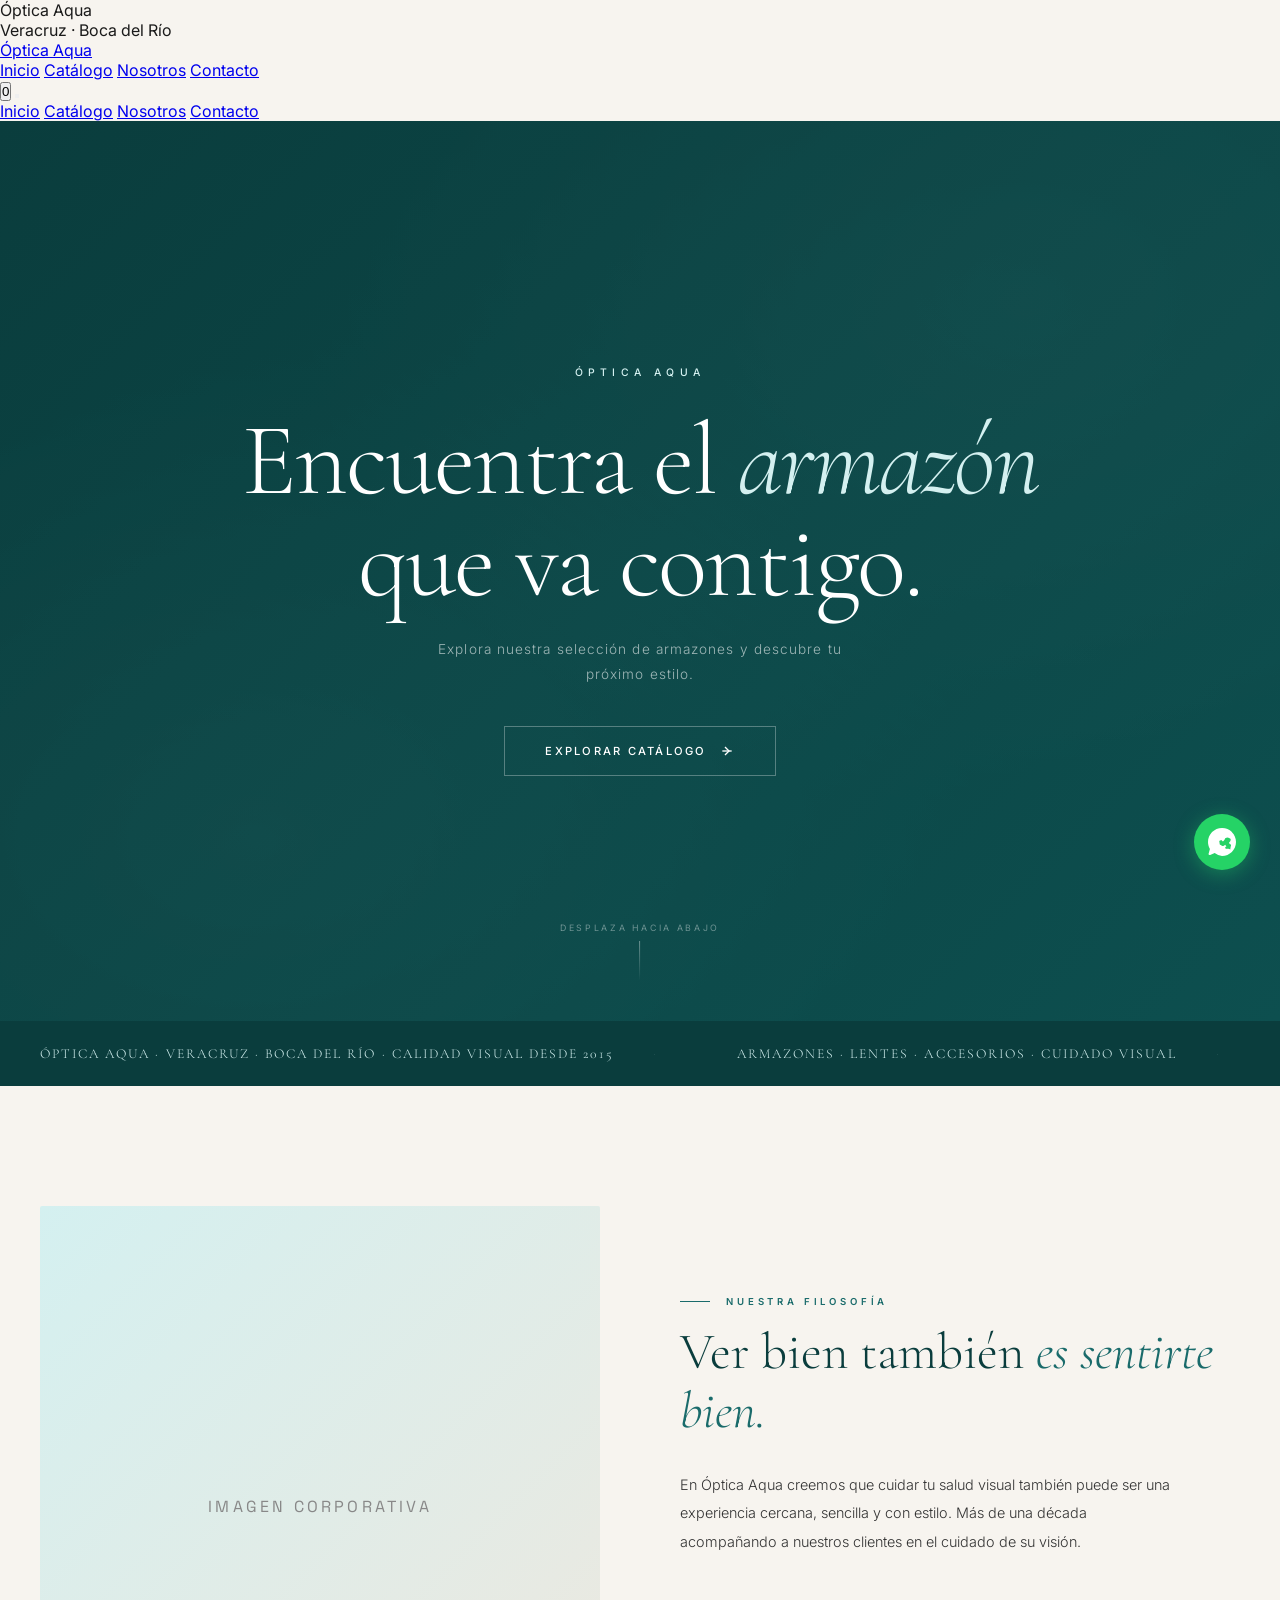
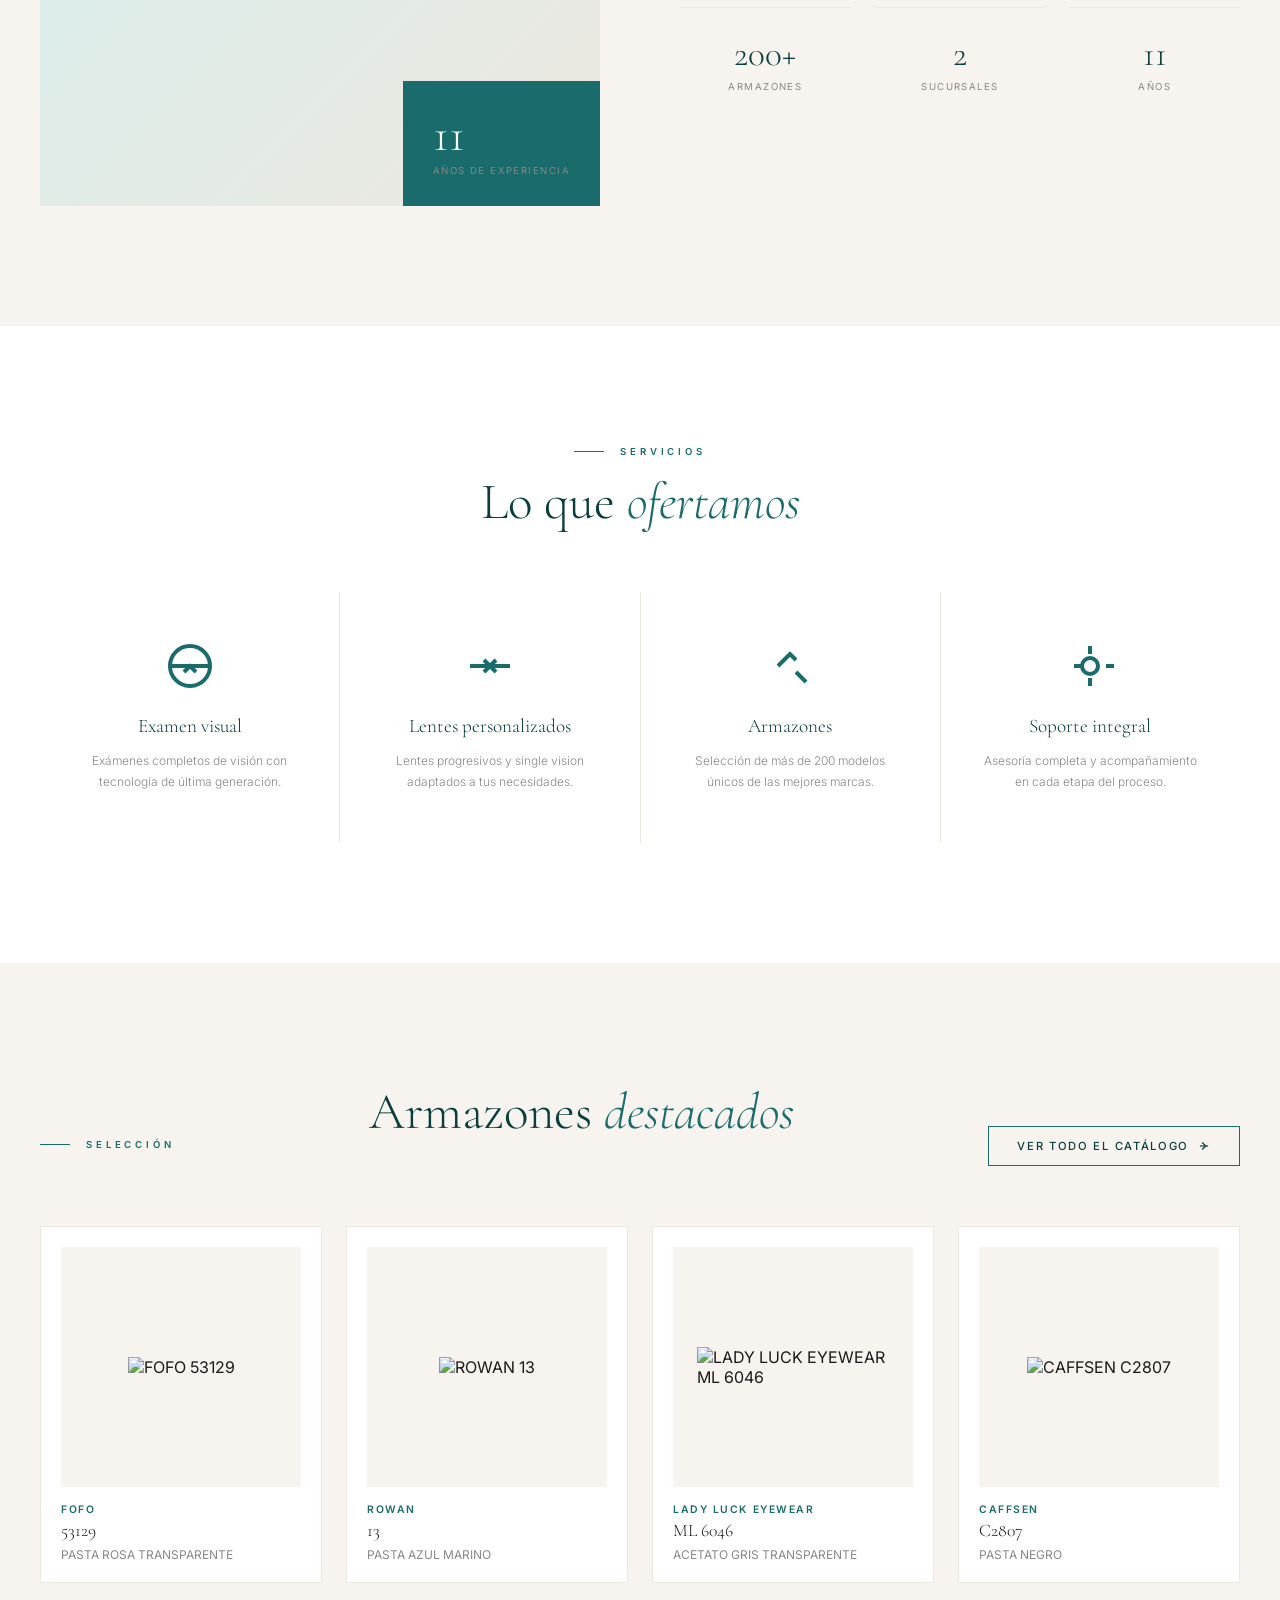
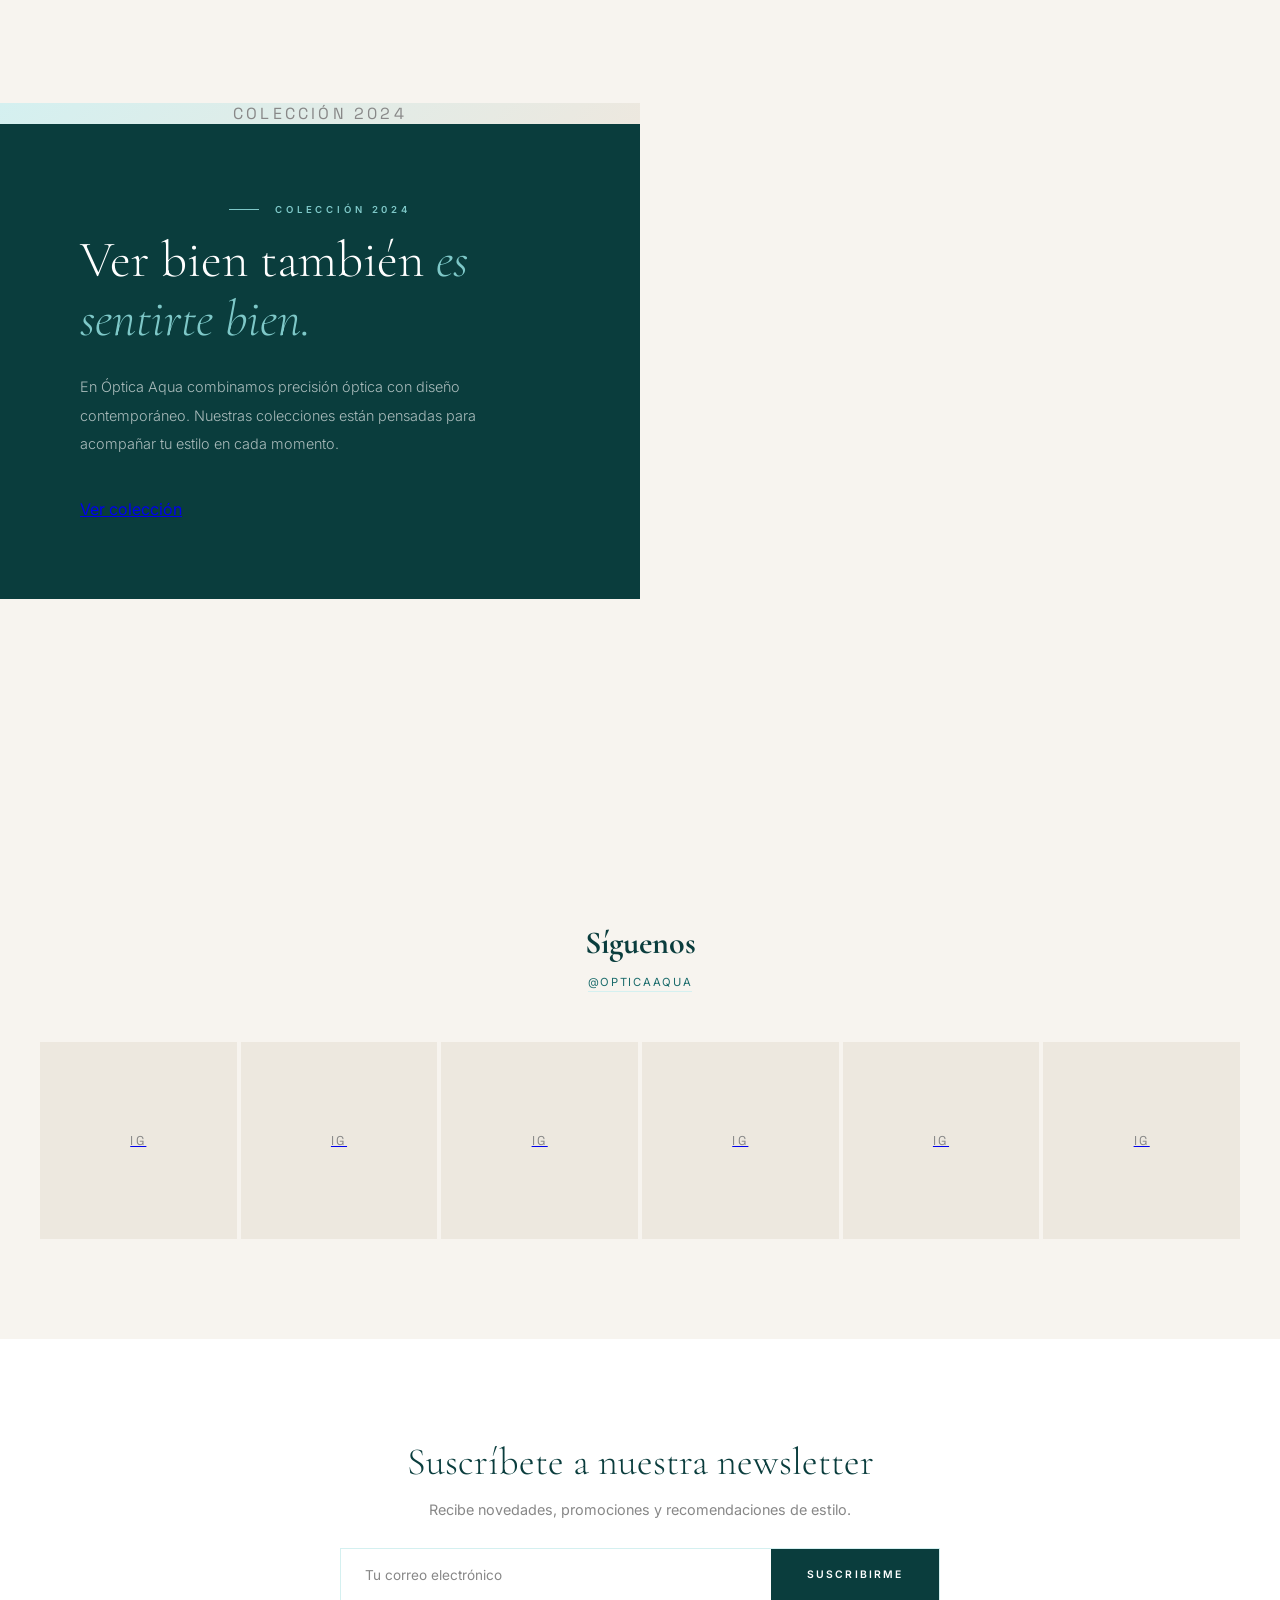
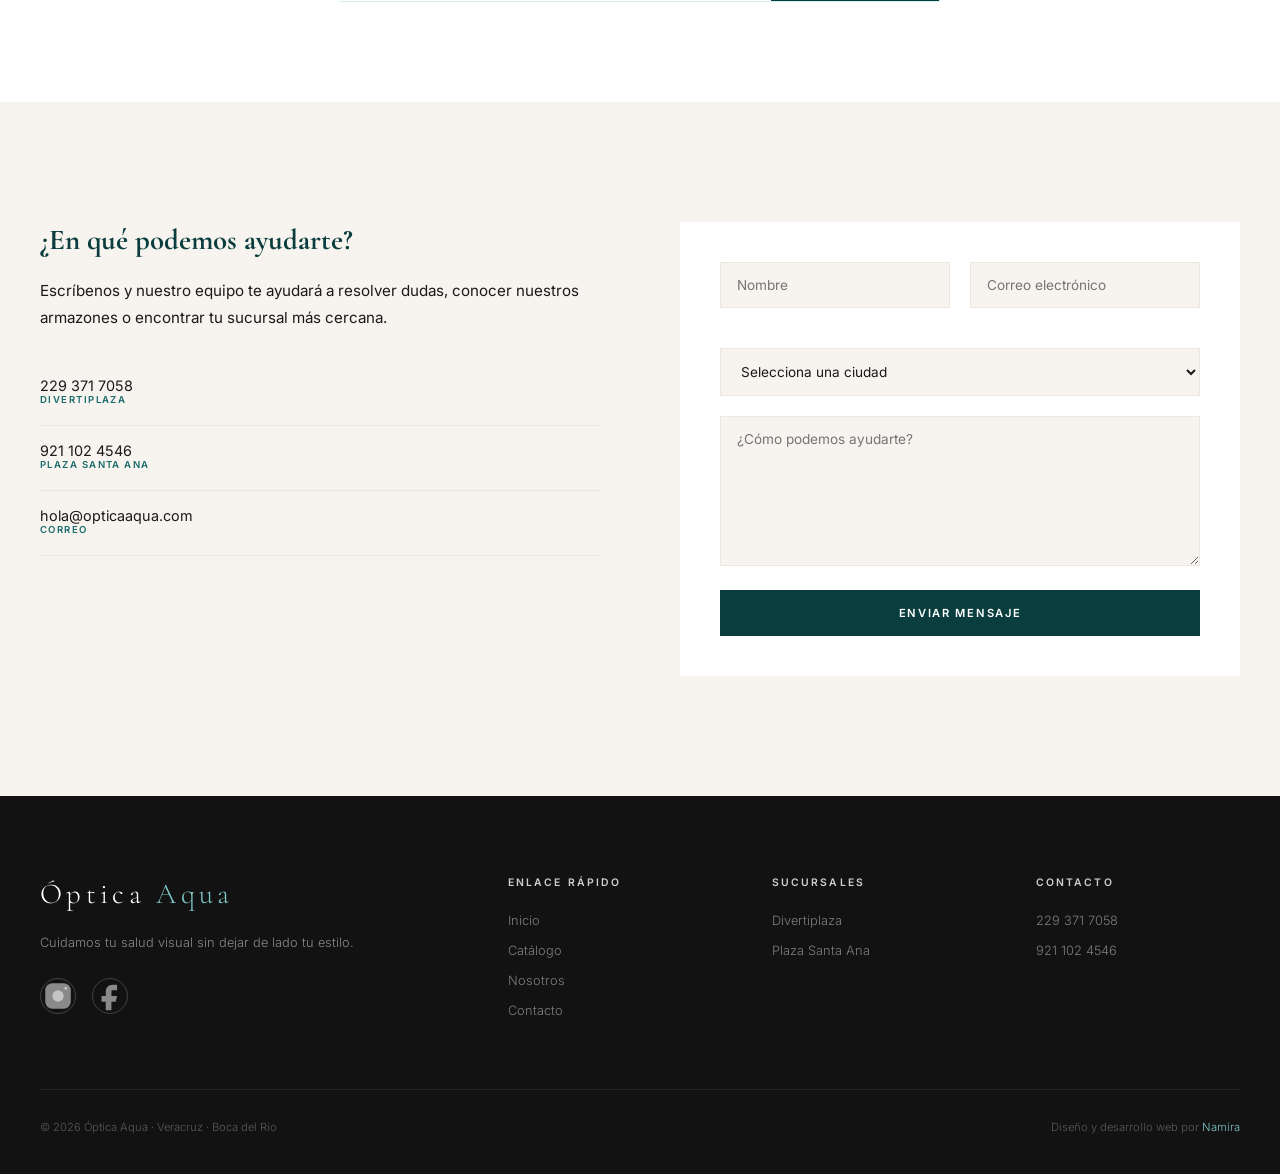
==== index.html @ f12cabb3 "Prototipo V2 - Diseño mejorado de Óptica Aqua - Index.html con Hero, filosofía, servicios y producto" ====
<!DOCTYPE html>
<html lang="es">
<head>
    <meta charset="UTF-8">
    <meta name="viewport" content="width=device-width, initial-scale=1.0">
    <title>Óptica Aqua — Veracruz · Boca del Río</title>
    <link href="https://fonts.googleapis.com/css2?family=Cormorant+Garamond:ital,wght@0,300;0,400;0,500;0,600;0,700;1,300;1,400;1,500&family=Inter:wght@300;400;500;600;700&family=Space+Grotesk:wght@300;400;500;600;700&display=swap" rel="stylesheet">
    <link rel="stylesheet" href="styles.css">
    <link rel="stylesheet" href="home.css">
</head>
<body>

    <!-- Preloader -->
    <div class="preloader">
        <div class="preloader-logo"><span>Óptica</span> <span>Aqua</span></div>
        <div class="preloader-line"></div>
        <div class="preloader-sub">Veracruz · Boca del Río</div>
    </div>

    <!-- Header -->
    <header class="header-sticky" id="header">
        <div class="header-inner">
            <a href="index.html" class="logo">Óptica <span>Aqua</span></a>
            <nav class="nav-links" id="navLinks">
                <a href="#inicio" class="nav-link active">Inicio</a>
                <a href="catalogo.html" class="nav-link">Catálogo</a>
                <a href="#nosotros" class="nav-link">Nosotros</a>
                <a href="#contacto" class="nav-link">Contacto</a>
            </nav>
            <button class="nav-cart" id="cartBtn">
                <span class="cart-count" id="cartCount">0</span>
            </button>
            <button class="nav-hamburger" id="hamburger">
                <span></span><span></span><span></span>
            </button>
        </div>
    </header>

    <!-- Mobile Menu -->
    <div class="mobile-menu" id="mobileMenu">
        <a href="#inicio">Inicio</a>
        <a href="catalogo.html">Catálogo</a>
        <a href="#nosotros">Nosotros</a>
        <a href="#contacto">Contacto</a>
    </div>

    <!-- Hero Section -->
    <section class="hero" id="inicio">
        <div class="hero-bg"></div>
        <div class="hero-content-wrapper">
            <div class="hero-content">
                <div class="hero-eyebrow">Óptica Aqua</div>
                <h1 class="hero-title">
                    <span class="hero-title-line">Encuentra el <em>armazón</em></span>
                    <span class="hero-title-line">que va contigo.</span>
                </h1>
                <p class="hero-subtitle">Explora nuestra selección de armazones y descubre tu próximo estilo.</p>
                <a href="catalogo.html" class="hero-cta">
                    <span>Explorar catálogo</span>
                    <svg viewBox="0 0 24 24" fill="none" stroke="currentColor" stroke-width="2">
                        <line x1="5" y1="12" x2="19" y2="12"></line>
                        <polyline points="9 6 15 12 9 18"></polyline>
                    </svg>
                </a>
            </div>
        </div>
        <div class="hero-scroll">
            <span>Desplaza hacia abajo</span>
            <div class="hero-scroll-line"></div>
        </div>
    </section>

    <!-- Marquee -->
    <div class="marquee-section">
        <div class="marquee-track">
            <div class="marquee-item">Óptica Aqua · Veracruz · Boca del Río · Calidad visual desde 2015</div>
            <div class="marquee-item">Armazones · Lentes · Accesorios · Cuidado visual</div>
        </div>
    </div>

    <!-- Philosophy Section -->
    <section class="philosophy-section" id="nosotros">
        <div class="philosophy-grid">
            <div class="philosophy-visual">
                <div class="philosophy-image">
                    <span class="image-placeholder">Imagen Corporativa</span>
                </div>
                <div class="philosophy-accent">
                    <div class="stat-number-large">11</div>
                    <div class="stat-label">Años de experiencia</div>
                </div>
            </div>
            <div class="philosophy-content">
                <div class="section-label">Nuestra Filosofía</div>
                <h2 class="section-title">Ver bien también <em>es sentirte bien.</em></h2>
                <p class="philosophy-text">En Óptica Aqua creemos que cuidar tu salud visual también puede ser una experiencia cercana, sencilla y con estilo. Más de una década acompañando a nuestros clientes en el cuidado de su visión.</p>
                <div class="philosophy-stats">
                    <div class="stat">
                        <div class="stat-number">200+</div>
                        <div class="stat-label">Armazones</div>
                    </div>
                    <div class="stat">
                        <div class="stat-number">2</div>
                        <div class="stat-label">Sucursales</div>
                    </div>
                    <div class="stat">
                        <div class="stat-number">11</div>
                        <div class="stat-label">Años</div>
                    </div>
                </div>
            </div>
        </div>
    </section>

    <!-- Services Section -->
    <section class="services-section">
        <div class="services-header">
            <div class="section-label">Servicios</div>
            <h2 class="section-title">Lo que <em>ofertamos</em></h2>
        </div>
        <div class="services-grid">
            <div class="service-card">
                <div class="service-icon">
                    <svg viewBox="0 0 24 24" fill="none" stroke="currentColor" stroke-width="2">
                        <circle cx="12" cy="12" r="10"/>
                        <path d="M2 12h20M9 15l3-3 3 3"/>
                    </svg>
                </div>
                <h3>Examen visual</h3>
                <p>Exámenes completos de visión con tecnología de última generación.</p>
            </div>
            <div class="service-card">
                <div class="service-icon">
                    <svg viewBox="0 0 24 24" fill="none" stroke="currentColor" stroke-width="2">
                        <path d="M2 12h20M9 15l3-3 3 3M9 9l3 3 3-3"/>
                    </svg>
                </div>
                <h3>Lentes personalizados</h3>
                <p>Lentes progresivos y single vision adaptados a tus necesidades.</p>
            </div>
            <div class="service-card">
                <div class="service-icon">
                    <svg viewBox="0 0 24 24" fill="none" stroke="currentColor" stroke-width="2">
                        <path d="M20 20l-5-5M9 9l3-3 3 3M9 9l-3 3 3-3z"/>
                    </svg>
                </div>
                <h3>Armazones</h3>
                <p>Selección de más de 200 modelos únicos de las mejores marcas.</p>
            </div>
            <div class="service-card">
                <div class="service-icon">
                    <svg viewBox="0 0 24 24" fill="none" stroke="currentColor" stroke-width="2">
                        <circle cx="12" cy="12" r="4"/>
                        <path d="M12 2v4m0 12v4M4 12h4m12 0h4"/>
                    </svg>
                </div>
                <h3>Soporte integral</h3>
                <p>Asesoría completa y acompañamiento en cada etapa del proceso.</p>
            </div>
        </div>
    </section>

    <!-- Featured Products -->
    <section class="featured-products">
        <div class="featured-header">
            <div class="section-label">Selección</div>
            <h2 class="section-title">Armazones <em>destacados</em></h2>
            <a href="catalogo.html" class="btn-secondary">
                <span>Ver todo el catálogo</span>
                <svg viewBox="0 0 24 24" fill="none" stroke="currentColor" stroke-width="2">
                    <line x1="5" y1="12" x2="19" y2="12"></line>
                    <polyline points="9 6 15 12 9 18"></polyline>
                </svg>
            </a>
        </div>
        <div class="products-grid">
            <div class="product-card-simple">
                <div class="product-image-simple">
                    <img src="imagenes/FOFO53129.png" alt="FOFO 53129">
                </div>
                <div class="product-info-simple">
                    <div class="product-brand-simple">FOFO</div>
                    <h3 class="product-name-simple">53129</h3>
                    <div class="product-meta-simple">PASTA ROSA TRANSPARENTE</div>
                </div>
            </div>
            <div class="product-card-simple">
                <div class="product-image-simple">
                    <img src="imagenes/ROWAN.png" alt="ROWAN 13">
                </div>
                <div class="product-info-simple">
                    <div class="product-brand-simple">ROWAN</div>
                    <h3 class="product-name-simple">13</h3>
                    <div class="product-meta-simple">PASTA AZUL MARINO</div>
                </div>
            </div>
            <div class="product-card-simple">
                <div class="product-image-simple">
                    <img src="imagenes/LADY6046.png" alt="LADY LUCK EYEWEAR ML 6046">
                </div>
                <div class="product-info-simple">
                    <div class="product-brand-simple">LADY LUCK EYEWEAR</div>
                    <h3 class="product-name-simple">ML 6046</h3>
                    <div class="product-meta-simple">ACETATO GRIS TRANSPARENTE</div>
                </div>
            </div>
            <div class="product-card-simple">
                <div class="product-image-simple">
                    <img src="imagenes/CAFFSEN C2807.png" alt="CAFFSEN C2807">
                </div>
                <div class="product-info-simple">
                    <div class="product-brand-simple">CAFFSEN</div>
                    <h3 class="product-name-simple">C2807</h3>
                    <div class="product-meta-simple">PASTA NEGRO</div>
                </div>
            </div>
        </div>
    </section>

    <!-- Editorial -->
    <section class="editorial-section">
        <div class="editorial-grid">
            <div class="editorial-image">
                <div class="editorial-placeholder">
                    <span class="editorial-placeholder-text">Colección 2024</span>
                </div>
            </div>
            <div class="editorial-content">
                <div class="section-label white">Colección 2024</div>
                <h2 class="section-title white">Ver bien también <em>es sentirte bien.</em></h2>
                <p>En Óptica Aqua combinamos precisión óptica con diseño contemporáneo. Nuestras colecciones están pensadas para acompañar tu estilo en cada momento.</p>
                <a href="catalogo.html" class="btn-outline">Ver colección</a>
            </div>
        </div>
    </section>

    <!-- Instagram Feed -->
    <section class="instagram-section">
        <div class="instagram-header">
            <h2>Síguenos</h2>
            <a href="https://www.instagram.com/opticaaqua/" target="_blank">@opticaaqua</a>
        </div>
        <div class="instagram-grid">
            <a href="https://www.instagram.com/opticaaqua/" target="_blank" class="insta-item">
                <div class="insta-placeholder">IG</div>
            </a>
            <a href="https://www.instagram.com/opticaaqua/" target="_blank" class="insta-item">
                <div class="insta-placeholder">IG</div>
            </a>
            <a href="https://www.instagram.com/opticaaqua/" target="_blank" class="insta-item">
                <div class="insta-placeholder">IG</div>
            </a>
            <a href="https://www.instagram.com/opticaaqua/" target="_blank" class="insta-item">
                <div class="insta-placeholder">IG</div>
            </a>
            <a href="https://www.instagram.com/opticaaqua/" target="_blank" class="insta-item">
                <div class="insta-placeholder">IG</div>
            </a>
            <a href="https://www.instagram.com/opticaaqua/" target="_blank" class="insta-item">
                <div class="insta-placeholder">IG</div>
            </a>
        </div>
    </section>

    <!-- Newsletter -->
    <section class="newsletter-section">
        <div class="newsletter-container">
            <h2>Suscríbete a nuestra newsletter</h2>
            <p>Recibe novedades, promociones y recomendaciones de estilo.</p>
            <form class="newsletter-form">
                <input type="email" placeholder="Tu correo electrónico" required>
                <button type="submit" class="btn-primary">Suscribirme</button>
            </form>
        </div>
    </section>

    <!-- Contact -->
    <section class="contact-section" id="contacto">
        <div class="contact-grid">
            <div class="contact-info">
                <h3>¿En qué podemos ayudarte?</h3>
                <p>Escríbenos y nuestro equipo te ayudará a resolver dudas, conocer nuestros armazones o encontrar tu sucursal más cercana.</p>
                <ul class="contact-details">
                    <li>
                        <div class="detail-value">
                            <a href="tel:+522293717058">229 371 7058</a>
                            <span class="detail-label">Divertiplaza</span>
                        </div>
                    </li>
                    <li>
                        <div class="detail-value">
                            <a href="tel:+529211024546">921 102 4546</a>
                            <span class="detail-label">Plaza Santa Ana</span>
                        </div>
                    </li>
                    <li>
                        <div class="detail-value">
                            <a href="mailto:hola@opticaaqua.com">hola@opticaaqua.com</a>
                            <span class="detail-label">Correo</span>
                        </div>
                    </li>
                </ul>
            </div>
            <form class="contact-form">
                <div class="form-row">
                    <div class="form-group">
                        <input type="text" placeholder="Nombre" required>
                    </div>
                    <div class="form-group">
                        <input type="email" placeholder="Correo electrónico" required>
                    </div>
                </div>
                <div class="form-group">
                    <select required>
                        <option value="">Selecciona una ciudad</option>
                        <option>Veracruz</option>
                        <option>Boca del Río</option>
                        <option>Xalapa</option>
                        <option>Coatzacoalcos</option>
                    </select>
                </div>
                <div class="form-group">
                    <textarea placeholder="¿Cómo podemos ayudarte?" rows="5" required></textarea>
                </div>
                <button type="submit" class="form-submit">Enviar mensaje</button>
            </form>
        </div>
    </section>

    <!-- Footer -->
    <footer class="footer">
        <div class="footer-top">
            <div class="footer-brand">
                <div class="footer-logo">Óptica <span>Aqua</span></div>
                <p>Cuidamos tu salud visual sin dejar de lado tu estilo.</p>
                <div class="footer-social">
                    <a href="https://www.instagram.com/opticaaqua/" target="_blank" aria-label="Instagram">
                        <svg viewBox="0 0 24 24" fill="currentColor">
                            <rect x="3" y="3" width="18" height="18" rx="5"/>
                            <circle cx="12" cy="12" r="4"/>
                            <circle cx="17.5" cy="6.5" r="1"/>
                        </svg>
                    </a>
                    <a href="https://www.facebook.com/opticaaqua" target="_blank" aria-label="Facebook">
                        <svg viewBox="0 0 24 24" fill="currentColor">
                            <path d="M14 8h3V4h-3c-3 0-5 2-5 5v3H6v4h3v6h4v-6h3l1-4h-4V9c0-.7.3-1 1-1Z"/>
                        </svg>
                    </a>
                </div>
            </div>
            <div class="footer-col">
                <h4>Enlace rápido</h4>
                <ul>
                    <li><a href="#inicio">Inicio</a></li>
                    <li><a href="catalogo.html">Catálogo</a></li>
                    <li><a href="#nosotros">Nosotros</a></li>
                    <li><a href="#contacto">Contacto</a></li>
                </ul>
            </div>
            <div class="footer-col">
                <h4>Sucursales</h4>
                <ul>
                    <li><a href="https://maps.google.com/?q=Divertiplaza+Rio+Medio+Veracruz">Divertiplaza</a></li>
                    <li><a href="https://maps.google.com/?q=Plaza+Santa+Ana+49+Boca+del+Rio">Plaza Santa Ana</a></li>
                </ul>
            </div>
            <div class="footer-col">
                <h4>Contacto</h4>
                <ul>
                    <li><a href="tel:+522293717058">229 371 7058</a></li>
                    <li><a href="tel:+529211024546">921 102 4546</a></li>
                </ul>
            </div>
        </div>
        <div class="footer-bottom">
            <p>© 2026 Óptica Aqua · Veracruz · Boca del Río</p>
            <p>Diseño y desarrollo web por <a href="https://www.instagram.com/namiramx/">Namira</a></p>
        </div>
    </footer>

    <!-- WhatsApp Float -->
    <a href="https://wa.me/522293717058" class="whatsapp-float" target="_blank">
        <svg viewBox="0 0 24 24" fill="currentColor">
            <path d="M20.52 3.48A11.94 11.94 0 0012 0C5.38 0 .01 5.37.01 12c0 2.11.55 4.16 1.61 6.01l-1.06 3.87a1 1 0 001.28 1.28l3.9-1.63A11.84 11.84 0 0012 24c6.62 0 12-5.38 12-12 0-3.2-1.25-6.17-3.48-8.42zm-1.42 14.88c-.34-.2-2.01-.99-3.82-.43-.24-.46-.43-.92-.62-1.38.34-.28.74-.52 1.19-.69a13.2 13.2 0 00-1.1-1.6 13.2 13.2 0 00-1.63 1.21 10.8 10.8 0 01-1.29-.32l-.26-.08v-.08a11.9 11.9 0 01-1.28-.6l-.08-.04a12 12 0 01-.43-2.57 10.6 10.6 0 01-.16-.56 8.3 8.3 0 011.44-.7l.4-.21a8.5 8.5 0 001.33 1.24 8.2 8.2 0 001.62-1.92l.11-.29a9.6 9.6 0 01.23-.55 8.5 8.5 0 012.1-.72 8.4 8.4 0 012.35 1.13l.24.16a8.2 8.2 0 01-.13 1.35 8.1 8.1 0 01-.23.59 10.8 10.8 0 00-1.14 1.53 10.9 10.9 0 001.79 1.57 8.6 8.6 0 01-.06 1.1 8.1 8.1 0 01-.27.59z"/>
        </svg>
    </a>

    <script src="script.js"></script>
</body>
</html>
---- styles.css ----
/* Base Styles - Prototipo V2 */

:root {
    /* Paleta de acuarios profesional */
    --deep-aqua: #0a3d3d;
    --mid-aqua: #1a6b6b;
    --light-aqua: #2d9e9e;
    --pale-aqua: #7ec8c8;
    --aqua-whisper: #d4f0f0;
    
    /* Paleta neutra elegante */
    --cream: #f7f4ef;
    --cream-dark: #ede8df;
    --sand: #c9b99a;
    --gold: #b8973a;
    
    /* Tipografía */
    --font-serif: 'Cormorant Garamond', Georgia, serif;
    --font-sans: 'Inter', -apple-system, sans-serif;
    --font-display: 'Space Grotesk', sans-serif;
    
    /* Textos */
    --charcoal: #1a1a1a;
    --graphite: #333333;
    --silver: #888888;
    --white: #ffffff;
    
    /* Utilidades */
    --nav-height: 72px;
    --transition-smooth: cubic-bezier(0.25, 0.46, 0.45, 0.94);
    --transition-bounce: cubic-bezier(0.68, -0.55, 0.265, 1.55);
}

* {
    margin: 0;
    padding: 0;
    box-sizing: border-box;
}

html {
    scroll-behavior: smooth;
    font-size: 16px;
    overflow-x: hidden;
}

body {
    font-family: var(--font-sans);
    background-color: var(--cream);
    color: var(--charcoal);
    overflow-x: hidden;
}

::selection {
    background: var(--pale-aqua);
    color: var(--deep-aqua);
}

/* Section label helper */
.section-label {
    font-family: var(--font-sans);
    font-size: 0.6rem;
    font-weight: 600;
    color: var(--mid-aqua);
    letter-spacing: 0.4em;
    text-transform: uppercase;
    margin-bottom: 16px;
    display: flex;
    align-items: center;
    justify-content: center;
    gap: 16px;
}

.section-label::before {
    content: '';
    width: 30px;
    height: 1px;
    background: var(--mid-aqua);
}

/* Section title helper */
.section-title {
    font-family: var(--font-serif);
    font-size: clamp(2rem, 4vw, 3.5rem);
    font-weight: 300;
    color: var(--deep-aqua);
    line-height: 1.15;
    margin-bottom: 24px;
}

.section-title em {
    font-style: italic;
    color: var(--mid-aqua);
}

/* Button helpers */
.btn-primary {
    display: inline-flex;
    align-items: center;
    gap: 0.8rem;
    padding: 1rem 2.5rem;
    background: var(--mid-aqua);
    color: var(--white);
    text-decoration: none;
    font-size: 0.8rem;
    font-weight: 500;
    letter-spacing: 0.15em;
    text-transform: uppercase;
    border: none;
    cursor: pointer;
    transition: all 0.4s var(--transition-smooth);
}

.btn-primary:hover {
    background: var(--light-aqua);
    transform: translateY(-2px);
    box-shadow: 0 4px 20px rgba(45, 158, 158, 0.3);
}

.btn-secondary {
    display: inline-flex;
    align-items: center;
    gap: 0.8rem;
    padding: 1rem 2rem;
    background: transparent;
    color: var(--white);
    text-decoration: none;
    font-size: 0.8rem;
    font-weight: 500;
    letter-spacing: 0.15em;
    text-transform: uppercase;
    border: 1px solid rgba(255, 255, 255, 0.3);
    cursor: pointer;
    transition: all 0.4s var(--transition-smooth);
}

.btn-secondary:hover {
    background: var(--white);
    color: var(--deep-aqua);
}
---- home.css ----
/* Home Styles - Prototipo V2 */

/* Hero Section */
.hero {
    width: 100%;
    height: 100vh;
    position: relative;
    overflow: hidden;
    display: flex;
    align-items: center;
    justify-content: center;
    background: linear-gradient(135deg,
        #0a3d3d 0%,
        #0d4f4f 25%,
        #1a6b6b 50%,
        #0f5555 75%,
        #0a3d3d 100%);
    background-size: 400% 400%;
    animation: gradientShift 12s ease infinite;
}

@keyframes gradientShift {
    0% { background-position: 0% 50%; }
    50% { background-position: 100% 50%; }
    100% { background-position: 0% 50%; }
}

.hero::before {
    content: '';
    position: absolute;
    top: 0;
    left: 0;
    width: 100%;
    height: 100%;
    opacity: 0.15;
    background:
        radial-gradient(ellipse at 20% 80%, rgba(126, 200, 200, 0.3) 0%, transparent 50%),
        radial-gradient(ellipse at 80% 20%, rgba(212, 240, 240, 0.2) 0%, transparent 50%),
        radial-gradient(ellipse at 50% 50%, rgba(45, 158, 158, 0.15) 0%, transparent 70%);
    animation: waterMove 8s ease-in-out infinite alternate;
}

@keyframes waterMove {
    0% { transform: scale(1) translate(0, 0); }
    100% { transform: scale(1.05) translate(-10px, -10px); }
}

.hero-content-wrapper {
    position: relative;
    z-index: 2;
    text-align: center;
    padding: 0 20px;
}

.hero-eyebrow {
    font-family: var(--font-sans);
    font-size: 0.65rem;
    font-weight: 500;
    color: var(--aqua-whisper);
    letter-spacing: 0.5em;
    text-transform: uppercase;
    margin-bottom: 30px;
    opacity: 0;
    transform: translateY(20px);
    animation: heroFadeUp 0.8s var(--transition-smooth) 2.2s forwards;
}

.hero-title {
    font-family: var(--font-serif);
    font-size: clamp(3rem, 8vw, 7rem);
    font-weight: 300;
    color: var(--white);
    line-height: 1;
    letter-spacing: -0.02em;
    margin-bottom: 24px;
}

.hero-title-line {
    display: block;
    opacity: 0;
    transform: translateY(100%);
    animation: heroSlideUp 1s var(--transition-smooth) forwards;
}

.hero-title-line:nth-child(1) { animation-delay: 2.4s; }
.hero-title-line:nth-child(2) { animation-delay: 2.6s; }

.hero-title em {
    font-style: italic;
    font-weight: 300;
    color: var(--aqua-whisper);
}

.hero-subtitle {
    font-family: var(--font-sans);
    font-size: 0.85rem;
    font-weight: 300;
    color: rgba(255, 255, 255, 0.6);
    letter-spacing: 0.08em;
    max-width: 460px;
    margin: 0 auto 40px;
    line-height: 1.8;
    opacity: 0;
    transform: translateY(20px);
    animation: heroFadeUp 0.8s var(--transition-smooth) 3s forwards;
}

.hero-cta {
    display: inline-flex;
    align-items: center;
    gap: 12px;
    font-family: var(--font-sans);
    font-size: 0.7rem;
    font-weight: 500;
    color: var(--white);
    text-decoration: none;
    letter-spacing: 0.2em;
    text-transform: uppercase;
    border: 1px solid rgba(255, 255, 255, 0.3);
    padding: 16px 40px;
    transition: all 0.4s var(--transition-smooth);
    opacity: 0;
    transform: translateY(20px);
    animation: heroFadeUp 0.8s var(--transition-smooth) 3.2s forwards;
}

.hero-cta:hover {
    background: var(--white);
    color: var(--deep-aqua);
    border-color: var(--white);
}

.hero-cta svg {
    width: 16px;
    height: 16px;
    transition: transform 0.3s ease;
}

.hero-cta:hover svg {
    transform: translateX(4px);
}

@keyframes heroSlideUp {
    to { opacity: 1; transform: translateY(0); }
}

@keyframes heroFadeUp {
    to { opacity: 1; transform: translateY(0); }
}

.hero-scroll {
    position: absolute;
    bottom: 40px;
    left: 50%;
    transform: translateX(-50%);
    z-index: 3;
    display: flex;
    flex-direction: column;
    align-items: center;
    gap: 8px;
    opacity: 0;
    animation: fadeIn 1s ease 3.5s forwards;
}

.hero-scroll span {
    font-family: var(--font-sans);
    font-size: 0.55rem;
    color: rgba(255, 255, 255, 0.4);
    letter-spacing: 0.3em;
    text-transform: uppercase;
}

.hero-scroll-line {
    width: 1px;
    height: 40px;
    background: linear-gradient(to bottom, rgba(255, 255, 255, 0.4), transparent);
    animation: scrollPulse 2s ease infinite;
}

@keyframes scrollPulse {
    0%, 100% { opacity: 0.4; }
    50% { opacity: 1; }
}

@keyframes fadeIn {
    to { opacity: 1; }
}

/* Marquee */
.marquee-section {
    padding: 24px 0;
    background: var(--deep-aqua);
    overflow: hidden;
}

.marquee-track {
    display: flex;
    animation: marquee 30s linear infinite;
    white-space: nowrap;
}

.marquee-item {
    font-family: var(--font-serif);
    font-size: 0.85rem;
    font-weight: 300;
    color: var(--aqua-whisper);
    letter-spacing: 0.15em;
    text-transform: uppercase;
    padding: 0 40px;
    flex-shrink: 0;
    display: flex;
    align-items: center;
    gap: 40px;
}

.marquee-item::after {
    content: '·';
    font-size: 0.4rem;
    opacity: 0.5;
}

@keyframes marquee {
    0% { transform: translateX(0); }
    100% { transform: translateX(-50%); }
}

/* Philosophy Section */
.philosophy-section {
    padding: 120px 40px;
}

.philosophy-grid {
    display: grid;
    grid-template-columns: 1fr 1fr;
    gap: 80px;
    align-items: center;
    max-width: 1400px;
    margin: 0 auto;
}

.philosophy-visual {
    position: relative;
    height: 600px;
    overflow: hidden;
}

.philosophy-image {
    width: 100%;
    height: 100%;
    background: linear-gradient(135deg, var(--aqua-whisper) 0%, var(--cream-dark) 100%);
    display: flex;
    align-items: center;
    justify-content: center;
    border-radius: 2px;
}

.image-placeholder {
    font-family: var(--font-display);
    font-size: 1rem;
    color: var(--silver);
    letter-spacing: 0.2em;
    text-transform: uppercase;
}

.philosophy-accent {
    position: absolute;
    bottom: 0;
    right: 0;
    background: var(--mid-aqua);
    color: var(--white);
    padding: 30px;
    max-width: 200px;
}

.stat-number-large {
    font-family: var(--font-serif);
    font-size: 3rem;
    font-weight: 300;
    line-height: 1;
}

.philosophy-content .section-label {
    justify-content: flex-start;
}

.philosophy-content .section-title {
    text-align: left;
}

.philosophy-text {
    font-family: var(--font-sans);
    font-size: 0.9rem;
    font-weight: 300;
    color: var(--graphite);
    line-height: 2;
    margin-top: 30px;
    max-width: 500px;
}

.philosophy-stats {
    display: grid;
    grid-template-columns: repeat(3, 1fr);
    gap: 24px;
    margin-top: 50px;
}

.stat {
    text-align: center;
    padding: 24px 0;
    border-top: 1px solid var(--aqua-whisper);
}

.stat-number {
    font-family: var(--font-serif);
    font-size: 2.2rem;
    font-weight: 300;
    color: var(--deep-aqua);
}

.stat-label {
    font-family: var(--font-sans);
    font-size: 0.6rem;
    color: var(--silver);
    letter-spacing: 0.15em;
    text-transform: uppercase;
    margin-top: 6px;
}

/* Services Section */
.services-section {
    padding: 120px 40px;
    background: var(--white);
}

.services-header {
    text-align: center;
    max-width: 900px;
    margin: 0 auto 60px;
}

.services-header .section-label {
    justify-content: center;
}

.services-header .section-title {
    text-align: center;
}

.services-grid {
    display: grid;
    grid-template-columns: repeat(4, 1fr);
    gap: 1px;
    max-width: 1400px;
    margin: 0 auto;
    background: var(--cream-dark);
}

.service-card {
    background: var(--white);
    padding: 50px 36px;
    text-align: center;
    transition: all 0.5s ease;
    cursor: default;
}

.service-card:hover {
    background: var(--deep-aqua);
    transform: translateY(-4px);
}

.service-icon {
    width: 48px;
    height: 48px;
    margin: 0 auto 24px;
    color: var(--mid-aqua);
    transition: color 0.5s ease;
}

.service-card:hover .service-icon {
    color: var(--pale-aqua);
}

.service-card h3 {
    font-family: var(--font-serif);
    font-size: 1.2rem;
    font-weight: 300;
    color: var(--deep-aqua);
    margin-bottom: 12px;
    transition: color 0.5s ease;
}

.service-card:hover h3 {
    color: var(--white);
}

.service-card p {
    font-family: var(--font-sans);
    font-size: 0.75rem;
    font-weight: 300;
    color: var(--silver);
    line-height: 1.8;
    transition: color 0.5s ease;
}

.service-card:hover p {
    color: rgba(255, 255, 255, 0.6);
}

/* Featured Products */
.featured-products {
    padding: 120px 40px;
    background: var(--cream);
}

.featured-header {
    display: flex;
    justify-content: space-between;
    align-items: flex-end;
    max-width: 1400px;
    margin: 0 auto 60px;
}

.featured-header .section-label {
    justify-content: flex-start;
}

.featured-header .section-title {
    text-align: left;
}

.btn-secondary {
    display: inline-flex;
    align-items: center;
    gap: 8px;
    font-family: var(--font-sans);
    font-size: 0.7rem;
    font-weight: 500;
    color: var(--deep-aqua);
    text-decoration: none;
    letter-spacing: 0.15em;
    text-transform: uppercase;
    border: 1px solid var(--mid-aqua);
    padding: 12px 28px;
    transition: all 0.4s ease;
}

.btn-secondary:hover {
    background: var(--deep-aqua);
    color: var(--white);
}

.btn-secondary svg {
    width: 14px;
    height: 14px;
    transition: transform 0.3s ease;
}

.btn-secondary:hover svg {
    transform: translateX(4px);
}

.products-grid {
    display: grid;
    grid-template-columns: repeat(4, 1fr);
    gap: 24px;
    max-width: 1400px;
    margin: 0 auto;
}

.product-card-simple {
    background: var(--white);
    padding: 20px;
    border: 1px solid var(--cream-dark);
    transition: all 0.3s ease;
}

.product-card-simple:hover {
    transform: translateY(-4px);
    box-shadow: 0 10px 40px rgba(10, 61, 61, 0.1);
}

.product-image-simple {
    aspect-ratio: 1;
    background: var(--cream);
    display: flex;
    align-items: center;
    justify-content: center;
    margin-bottom: 16px;
}

.product-image-simple img {
    max-width: 80%;
    max-height: 80%;
    object-fit: contain;
}

.product-brand-simple {
    font-family: var(--font-sans);
    font-size: 0.65rem;
    font-weight: 600;
    color: var(--mid-aqua);
    letter-spacing: 0.15em;
    text-transform: uppercase;
    margin-bottom: 4px;
}

.product-name-simple {
    font-family: var(--font-serif);
    font-size: 1.1rem;
    font-weight: 300;
    color: var(--charcoal);
    margin-bottom: 6px;
}

.product-meta-simple {
    font-size: 0.75rem;
    color: var(--silver);
}

/* Editorial Section */
.editorial-section {
    display: grid;
    grid-template-columns: 1fr 1fr;
    min-height: 80vh;
}

.editorial-image {
    position: relative;
    overflow: hidden;
    background: var(--deep-aqua);
}

.editorial-placeholder {
    width: 100%;
    height: 100%;
    background: linear-gradient(135deg, var(--aqua-whisper) 0%, var(--cream-dark) 100%);
    display: flex;
    align-items: center;
    justify-content: center;
}

.editorial-placeholder-text {
    font-family: var(--font-display);
    font-size: 1rem;
    color: var(--silver);
    letter-spacing: 0.2em;
    text-transform: uppercase;
}

.editorial-content {
    display: flex;
    flex-direction: column;
    justify-content: center;
    padding: 80px;
    background: var(--deep-aqua);
    color: var(--white);
}

.editorial-content .section-label {
    color: var(--pale-aqua);
}

.editorial-content .section-label::before {
    background: var(--pale-aqua);
}

.editorial-content .section-title {
    color: var(--white);
    margin-bottom: 24px;
}

.editorial-content .section-title em {
    color: var(--pale-aqua);
}

.editorial-content p {
    font-size: 0.9rem;
    font-weight: 300;
    line-height: 2;
    color: rgba(255, 255, 255, 0.65);
    max-width: 440px;
    margin-bottom: 40px;
}

.section-title.white {
    color: var(--white);
}

/* Instagram Section */
.instagram-section {
    padding: 100px 40px;
    background: var(--cream);
}

.instagram-header {
    text-align: center;
    margin-bottom: 50px;
}

.instagram-header h2 {
    font-family: var(--font-serif);
    font-size: 2rem;
    color: var(--deep-aqua);
    margin-bottom: 8px;
}

.instagram-header a {
    font-family: var(--font-sans);
    font-size: 0.7rem;
    color: var(--mid-aqua);
    letter-spacing: 0.15em;
    text-decoration: none;
    text-transform: uppercase;
    border-bottom: 1px solid var(--aqua-whisper);
    padding-bottom: 2px;
    display: inline-block;
}

.instagram-grid {
    display: grid;
    grid-template-columns: repeat(6, 1fr);
    gap: 4px;
    max-width: 1400px;
    margin: 0 auto;
}

.insta-item {
    aspect-ratio: 1;
    overflow: hidden;
    position: relative;
    cursor: pointer;
    background: var(--cream-dark);
    display: flex;
    align-items: center;
    justify-content: center;
    font-size: 2.5rem;
}

.insta-item:hover {
    opacity: 0.9;
}

.insta-placeholder {
    font-family: var(--font-display);
    font-size: 0.8rem;
    color: var(--silver);
    letter-spacing: 0.2em;
    text-transform: uppercase;
}

/* Newsletter */
.newsletter-section {
    background: var(--white);
    padding: 100px 40px;
    text-align: center;
}

.newsletter-container {
    max-width: 600px;
    margin: 0 auto;
}

.newsletter-section h2 {
    font-family: var(--font-serif);
    font-size: clamp(1.8rem, 3vw, 2.5rem);
    font-weight: 300;
    color: var(--deep-aqua);
    margin-bottom: 16px;
}

.newsletter-section p {
    color: var(--silver);
    margin-bottom: 30px;
    font-size: 0.9rem;
}

.newsletter-form {
    display: flex;
    gap: 0;
    border: 1px solid var(--aqua-whisper);
    overflow: hidden;
}

.newsletter-form input {
    flex: 1;
    padding: 18px 24px;
    font-family: var(--font-sans);
    font-size: 0.85rem;
    border: none;
    background: transparent;
    color: var(--charcoal);
    outline: none;
}

.newsletter-form input::placeholder {
    color: var(--silver);
}

.newsletter-form button {
    padding: 18px 36px;
    background: var(--deep-aqua);
    color: var(--white);
    font-family: var(--font-sans);
    font-size: 0.65rem;
    font-weight: 600;
    letter-spacing: 0.2em;
    text-transform: uppercase;
    border: none;
    cursor: pointer;
    transition: background 0.3s ease;
}

.newsletter-form button:hover {
    background: var(--light-aqua);
}

/* Contact Section */
.contact-section {
    padding: 120px 40px;
    background: var(--cream);
}

.contact-grid {
    display: grid;
    grid-template-columns: 1fr 1fr;
    gap: 80px;
    max-width: 1400px;
    margin: 0 auto;
}

.contact-info h3 {
    font-family: var(--font-serif);
    font-size: 1.8rem;
    color: var(--deep-aqua);
    margin-bottom: 20px;
}

.contact-info p {
    color: var(--medium-gray);
    line-height: 1.8;
    margin-bottom: 30px;
    font-size: 0.95rem;
}

.contact-details {
    list-style: none;
    margin-bottom: 40px;
}

.contact-details li {
    padding: 16px 0;
    border-bottom: 1px solid var(--cream-dark);
}

.detail-label {
    font-size: 0.6rem;
    font-weight: 600;
    color: var(--mid-aqua);
    letter-spacing: 0.15em;
    text-transform: uppercase;
    display: block;
    margin-bottom: 4px;
}

.detail-value {
    font-size: 0.9rem;
    color: var(--charcoal);
}

.detail-value a {
    color: var(--charcoal);
    text-decoration: none;
    transition: color 0.3s;
}

.detail-value a:hover {
    color: var(--mid-aqua);
}

.contact-form {
    background: var(--white);
    padding: 40px;
}

.form-row {
    display: grid;
    grid-template-columns: 1fr 1fr;
    gap: 20px;
    margin-bottom: 20px;
}

.form-group {
    margin-bottom: 20px;
}

.form-group input,
.form-group select,
.form-group textarea {
    width: 100%;
    padding: 14px 16px;
    border: 1px solid var(--cream-dark);
    background: var(--cream);
    font-family: var(--font-sans);
    font-size: 0.85rem;
    color: var(--charcoal);
    transition: border-color 0.3s;
    outline: none;
}

.form-group input:focus,
.form-group select:focus,
.form-group textarea:focus {
    border-color: var(--mid-aqua);
}

.form-group textarea {
    resize: vertical;
    min-height: 150px;
}

.form-submit {
    width: 100%;
    padding: 16px;
    background: var(--deep-aqua);
    color: var(--white);
    border: none;
    font-family: var(--font-sans);
    font-size: 0.7rem;
    font-weight: 600;
    letter-spacing: 0.15em;
    text-transform: uppercase;
    cursor: pointer;
    transition: background 0.3s ease;
}

.form-submit:hover {
    background: var(--light-aqua);
}

/* WhatsApp Float Button */
.whatsapp-float {
    position: fixed;
    bottom: 30px;
    right: 30px;
    width: 56px;
    height: 56px;
    background: #25D366;
    border-radius: 50%;
    display: flex;
    align-items: center;
    justify-content: center;
    z-index: 9999;
    box-shadow: 0 4px 20px rgba(37, 211, 102, 0.4);
    transition: transform 0.3s ease;
    text-decoration: none;
}

.whatsapp-float:hover {
    transform: scale(1.1);
}

.whatsapp-float svg {
    width: 28px;
    height: 28px;
    fill: var(--white);
}

/* Footer */
.footer {
    background: #121212;
    color: rgba(255, 255, 255, 0.4);
    padding: 80px 40px 40px;
}

.footer-top {
    display: grid;
    grid-template-columns: 2fr 1fr 1fr 1fr;
    gap: 60px;
    max-width: 1400px;
    margin: 0 auto 60px;
}

.footer-brand {
    max-width: 320px;
}

.footer-logo {
    font-family: var(--font-serif);
    font-size: 1.8rem;
    font-weight: 300;
    letter-spacing: 0.15em;
    color: var(--white);
    margin-bottom: 20px;
}

.footer-logo span {
    color: var(--pale-aqua);
}

.footer-brand p {
    font-size: 0.8rem;
    font-weight: 300;
    line-height: 1.8;
    color: rgba(255, 255, 255, 0.5);
}

.footer-social {
    display: flex;
    gap: 16px;
    margin-top: 24px;
}

.footer-social a {
    width: 36px;
    height: 36px;
    border: 1px solid rgba(255, 255, 255, 0.2);
    border-radius: 50%;
    display: flex;
    align-items: center;
    justify-content: center;
    color: rgba(255, 255, 255, 0.5);
    transition: all 0.3s ease;
    text-decoration: none;
}

.footer-social a:hover {
    border-color: var(--pale-aqua);
    color: var(--pale-aqua);
}

.footer-col h4 {
    font-family: var(--font-sans);
    font-size: 0.65rem;
    font-weight: 600;
    letter-spacing: 0.2em;
    text-transform: uppercase;
    margin-bottom: 20px;
    color: rgba(255, 255, 255, 0.8);
}

.footer-col ul {
    list-style: none;
}

.footer-col ul li {
    margin-bottom: 10px;
}

.footer-col ul li a {
    font-size: 0.8rem;
    font-weight: 300;
    color: rgba(255, 255, 255, 0.45);
    text-decoration: none;
    transition: color 0.3s ease;
}

.footer-col ul li a:hover {
    color: var(--pale-aqua);
}

.footer-bottom {
    border-top: 1px solid rgba(255, 255, 255, 0.08);
    padding-top: 30px;
    max-width: 1400px;
    margin: 0 auto;
    display: flex;
    justify-content: space-between;
    align-items: center;
}

.footer-bottom p {
    font-size: 0.7rem;
    font-weight: 300;
    color: rgba(255, 255, 255, 0.3);
}

.footer-bottom a {
    color: var(--pale-aqua);
    text-decoration: none;
}

/* Responsive */
@media (max-width: 1024px) {
    .services-grid {
        grid-template-columns: repeat(2, 1fr);
    }
    
    .footer-top {
        grid-template-columns: 1fr 1fr;
    }
    
    .philosophy-grid {
        grid-template-columns: 1fr;
        gap: 40px;
    }
    
    .featured-header {
        flex-direction: column;
        align-items: flex-start;
        gap: 20px;
    }
    
    .products-grid {
        grid-template-columns: repeat(2, 1fr);
    }
    
    .instagram-grid {
        grid-template-columns: repeat(3, 1fr);
    }
}

@media (max-width: 768px) {
    .services-grid {
        grid-template-columns: 1fr;
    }
    
    .philosophy-section {
        padding: 80px 20px;
    }
    
    .hero-scroll {
        display: none;
    }
    
    .products-grid {
        grid-template-columns: 1fr;
    }
    
    .instagram-grid {
        grid-template-columns: repeat(2, 1fr);
    }
    
    .footer-top {
        grid-template-columns: 1fr;
    }
    
    .footer-bottom {
        flex-direction: column;
        gap: 12px;
        text-align: center;
    }
}

@media (max-width: 480px) {
    .instagram-grid {
        grid-template-columns: 1fr;
    }
}
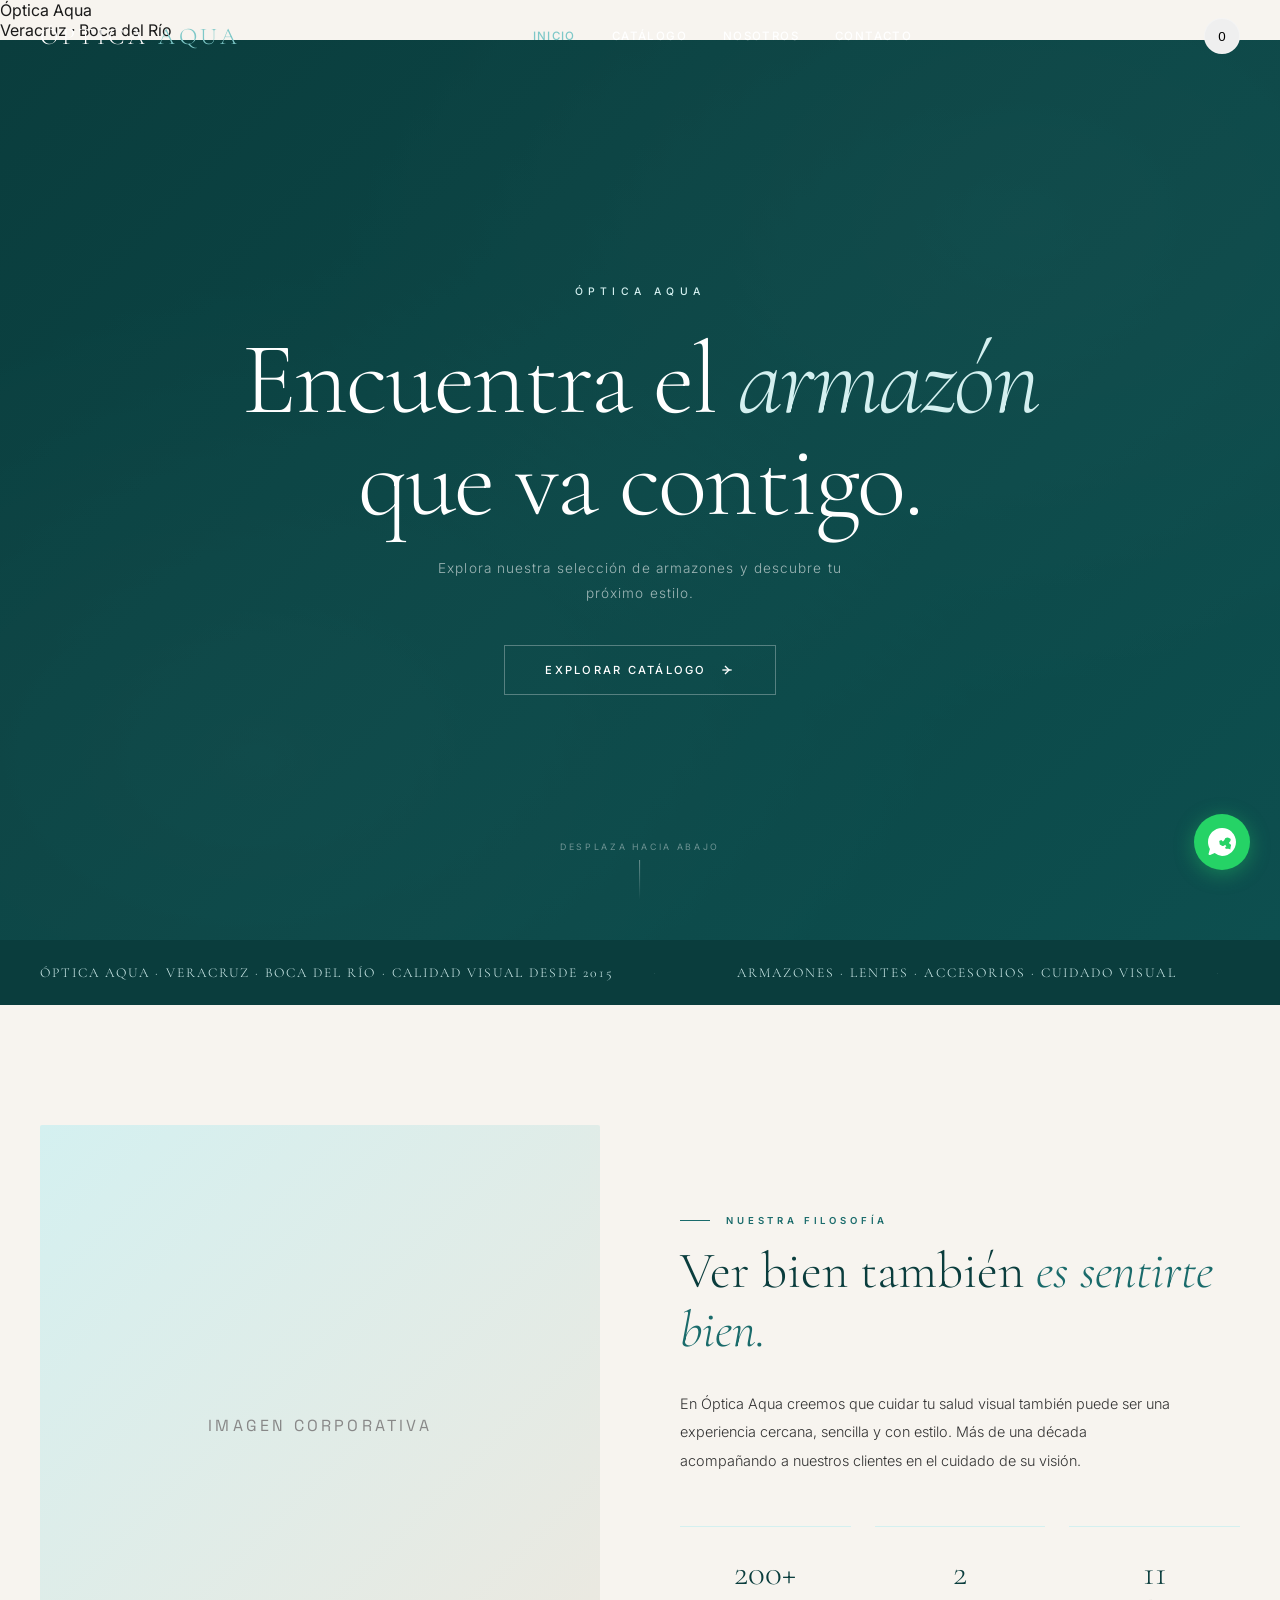
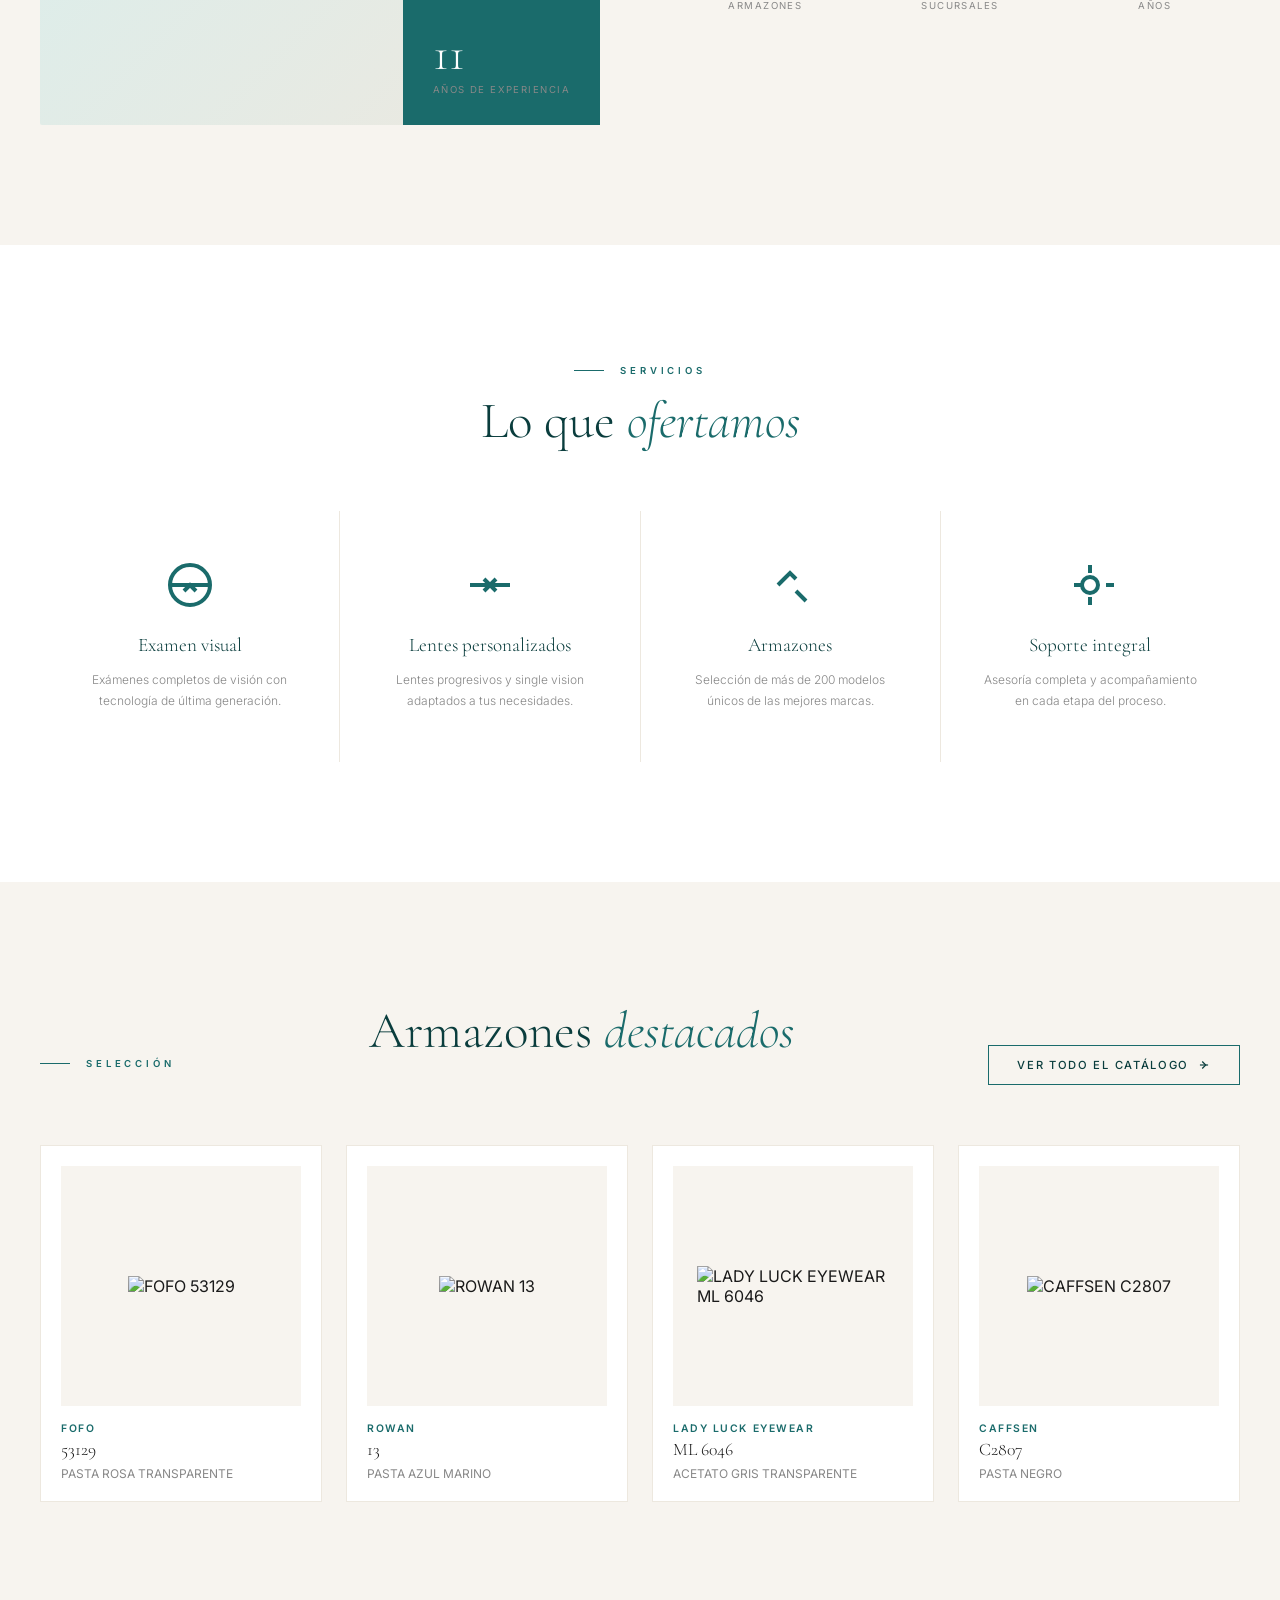
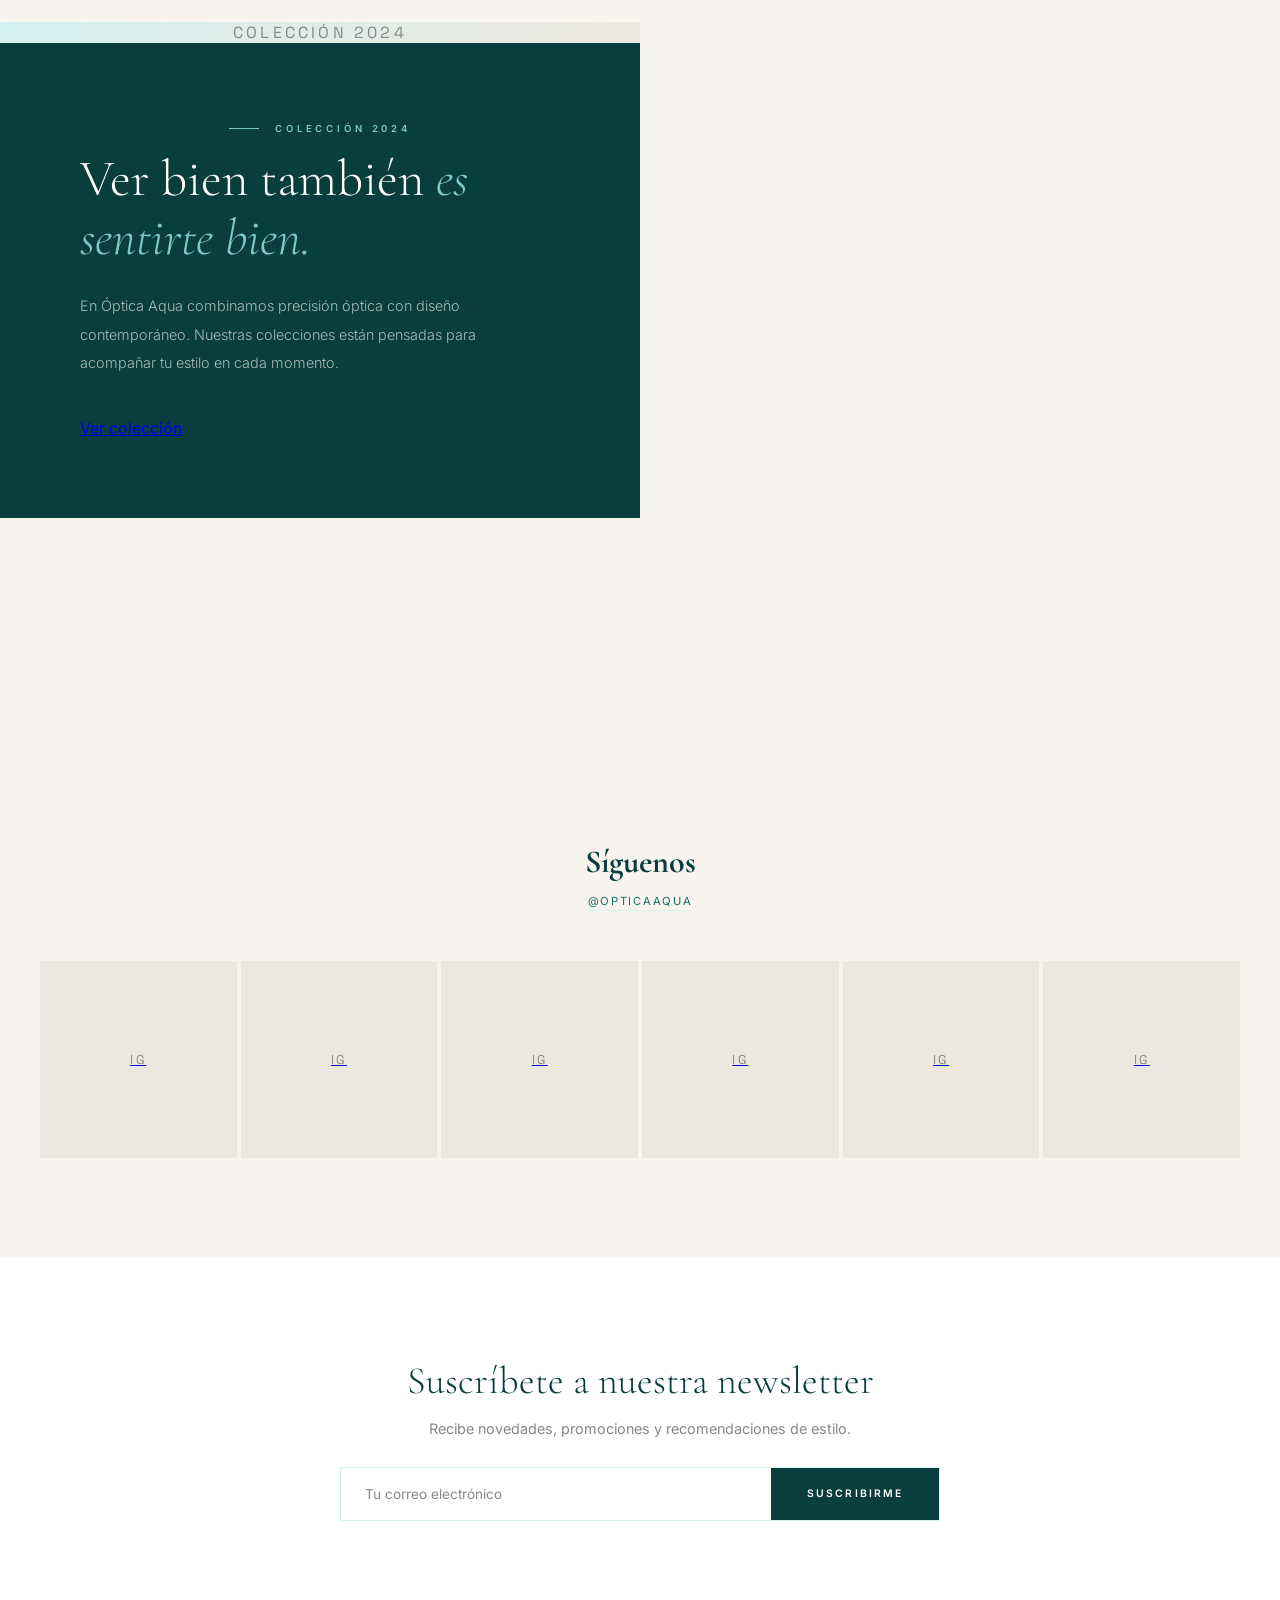
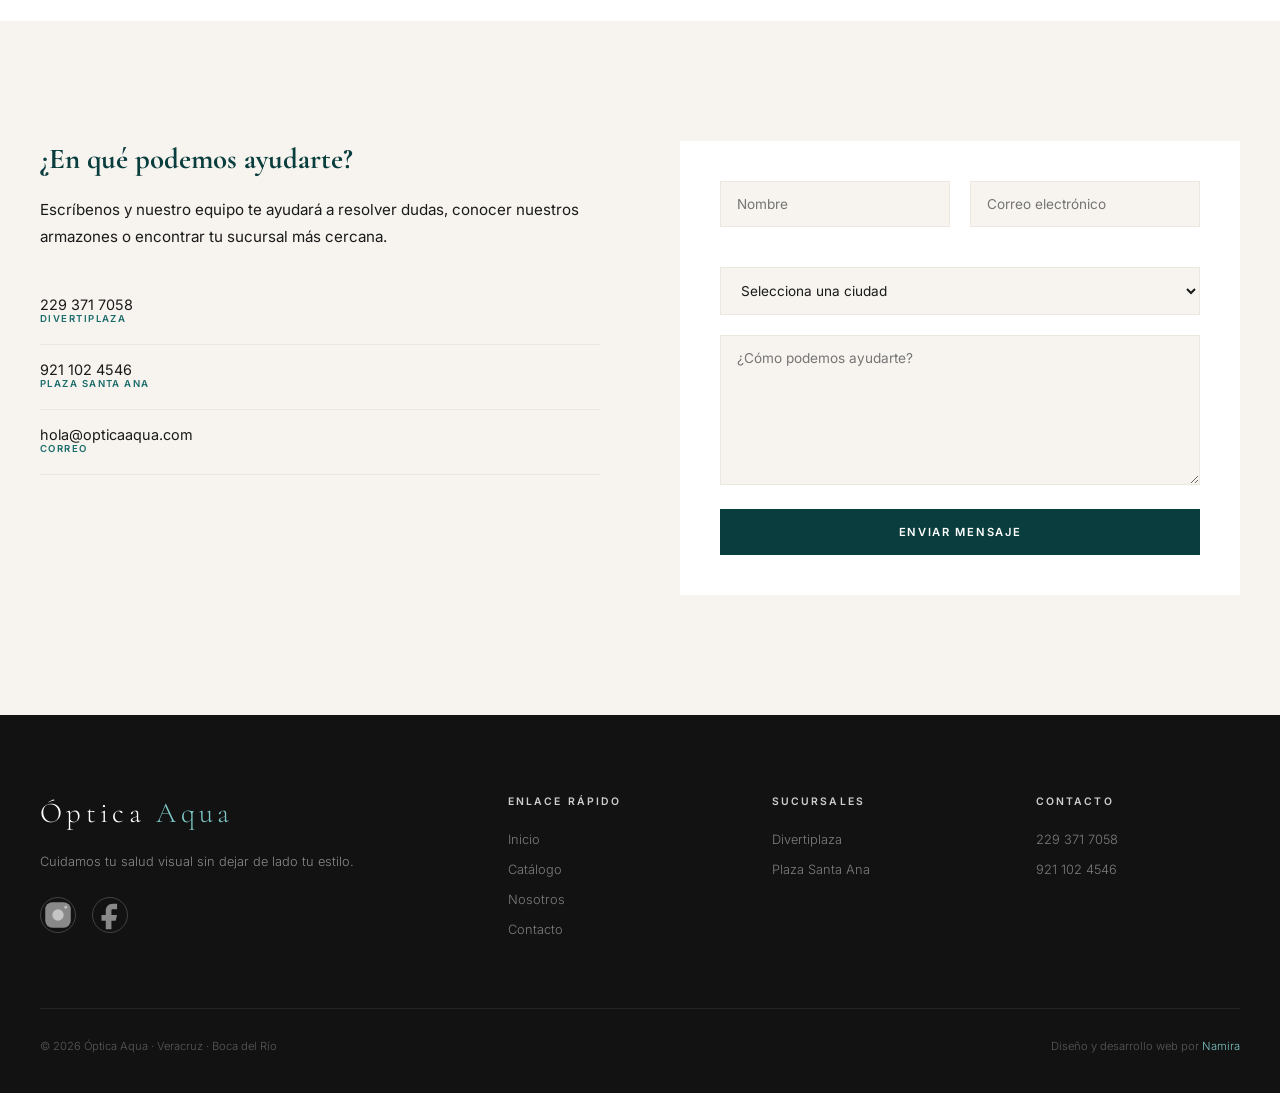
==== commit f223119b: "Fix: Header styles - Añadir header.css con estilos completos para el menú de navegación - Crear head" ====
--- a/index.html
+++ b/index.html
@@ -6,6 +6,7 @@
     <title>Óptica Aqua — Veracruz · Boca del Río</title>
     <link href="https://fonts.googleapis.com/css2?family=Cormorant+Garamond:ital,wght@0,300;0,400;0,500;0,600;0,700;1,300;1,400;1,500&family=Inter:wght@300;400;500;600;700&family=Space+Grotesk:wght@300;400;500;600;700&display=swap" rel="stylesheet">
     <link rel="stylesheet" href="styles.css">
+    <link rel="stylesheet" href="header.css">
     <link rel="stylesheet" href="home.css">
 </head>
 <body>
--- a/header.css
+++ b/header.css
@@ -0,0 +1,247 @@
+/* Header Styles - Prototipo V2 */
+/* Common header styles for both index.html and catalogo.html */
+
+/* Header */
+.header-sticky {
+    position: fixed;
+    top: 0;
+    left: 0;
+    width: 100%;
+    height: var(--nav-height);
+    z-index: 10000;
+    display: flex;
+    align-items: center;
+    transition: all 0.5s var(--transition-smooth);
+    background: transparent;
+}
+
+.header-sticky.scrolled {
+    background: rgba(247, 244, 239, 0.92);
+    backdrop-filter: blur(20px);
+    -webkit-backdrop-filter: blur(20px);
+    border-bottom: 1px solid rgba(26, 107, 107, 0.08);
+}
+
+.header-inner {
+    max-width: 1400px;
+    margin: 0 auto;
+    padding: 0 40px;
+    width: 100%;
+    display: flex;
+    align-items: center;
+    justify-content: space-between;
+}
+
+.logo {
+    font-family: var(--font-serif);
+    font-size: 1.5rem;
+    font-weight: 300;
+    color: var(--white);
+    text-decoration: none;
+    letter-spacing: 0.15em;
+    text-transform: uppercase;
+    transition: color 0.3s ease;
+}
+
+.header-sticky.scrolled .logo {
+    color: var(--deep-aqua);
+}
+
+.logo span {
+    color: var(--pale-aqua);
+}
+
+/* Navigation Links */
+.nav-links {
+    display: flex;
+    align-items: center;
+    gap: 36px;
+    list-style: none;
+}
+
+.nav-links a {
+    font-family: var(--font-sans);
+    font-size: 0.72rem;
+    font-weight: 500;
+    color: var(--white);
+    text-decoration: none;
+    letter-spacing: 0.12em;
+    text-transform: uppercase;
+    position: relative;
+    padding: 4px 0;
+    transition: color 0.3s ease;
+}
+
+.nav-links a:hover {
+    color: var(--pale-aqua);
+}
+
+.nav-links a::after {
+    content: '';
+    position: absolute;
+    bottom: 0;
+    left: 0;
+    width: 0;
+    height: 1px;
+    background: var(--pale-aqua);
+    transition: width 0.4s var(--transition-smooth);
+}
+
+.nav-links a:hover::after {
+    width: 100%;
+}
+
+.header-sticky.scrolled .nav-links a {
+    color: var(--deep-aqua);
+}
+
+.header-sticky.scrolled .nav-links a:hover {
+    color: var(--mid-aqua);
+}
+
+.header-sticky.scrolled .nav-links a:hover::after {
+    background: var(--mid-aqua);
+}
+
+.nav-links a.active {
+    color: var(--pale-aqua);
+}
+
+.header-sticky.scrolled .nav-links a.active {
+    color: var(--mid-aqua);
+}
+
+/* Cart Button */
+.nav-cart {
+    position: relative;
+    cursor: pointer;
+    width: 36px;
+    height: 36px;
+    display: flex;
+    align-items: center;
+    justify-content: center;
+    border: 1px solid rgba(255, 255, 255, 0.3);
+    border-radius: 50%;
+    transition: all 0.3s ease;
+}
+
+.nav-cart:hover {
+    border-color: var(--pale-aqua);
+    transform: scale(1.05);
+}
+
+.header-sticky.scrolled .nav-cart {
+    border-color: var(--cream-dark);
+}
+
+.nav-cart-count {
+    position: absolute;
+    top: -4px;
+    right: -4px;
+    width: 18px;
+    height: 18px;
+    background: var(--mid-aqua);
+    color: var(--white);
+    border-radius: 50%;
+    display: flex;
+    align-items: center;
+    justify-content: center;
+    font-size: 0.55rem;
+    font-weight: 600;
+}
+
+.nav-cart.added {
+    animation: cartPulse 0.3s ease;
+}
+
+@keyframes cartPulse {
+    0%, 100% { transform: scale(1); }
+    50% { transform: scale(1.2); }
+}
+
+/* Hamburger Menu */
+.nav-hamburger {
+    display: none;
+    flex-direction: column;
+    gap: 5px;
+    cursor: pointer;
+    padding: 8px;
+    z-index: 10001;
+}
+
+.nav-hamburger span {
+    width: 24px;
+    height: 1.5px;
+    background: var(--white);
+    transition: all 0.3s ease;
+}
+
+.nav-hamburger.active span:nth-child(1) {
+    transform: rotate(45deg) translate(4px, 4px);
+}
+
+.nav-hamburger.active span:nth-child(2) {
+    opacity: 0;
+}
+
+.nav-hamburger.active span:nth-child(3) {
+    transform: rotate(-45deg) translate(5px, -5px);
+}
+
+.header-sticky.scrolled .nav-hamburger span {
+    background: var(--deep-aqua);
+}
+
+/* Mobile Menu */
+.mobile-menu {
+    position: fixed;
+    top: 0;
+    right: -100%;
+    width: 100%;
+    height: 100vh;
+    background: var(--cream);
+    z-index: 10000;
+    display: flex;
+    flex-direction: column;
+    justify-content: center;
+    align-items: center;
+    gap: 32px;
+    transition: right 0.6s var(--transition-smooth);
+}
+
+.mobile-menu.active {
+    right: 0;
+}
+
+.mobile-menu a {
+    font-family: var(--font-serif);
+    font-size: 2.5rem;
+    font-weight: 300;
+    color: var(--deep-aqua);
+    text-decoration: none;
+    letter-spacing: 0.05em;
+    transition: color 0.3s ease;
+}
+
+.mobile-menu a:hover {
+    color: var(--mid-aqua);
+}
+
+/* Responsive */
+@media (max-width: 768px) {
+    .nav-hamburger {
+        display: flex;
+    }
+    
+    .nav-links {
+        display: none;
+    }
+    
+    .header-inner {
+        padding: 0 20px;
+    }
+    
+    .logo {
+        font-size: 1.3rem;
+    }
+}
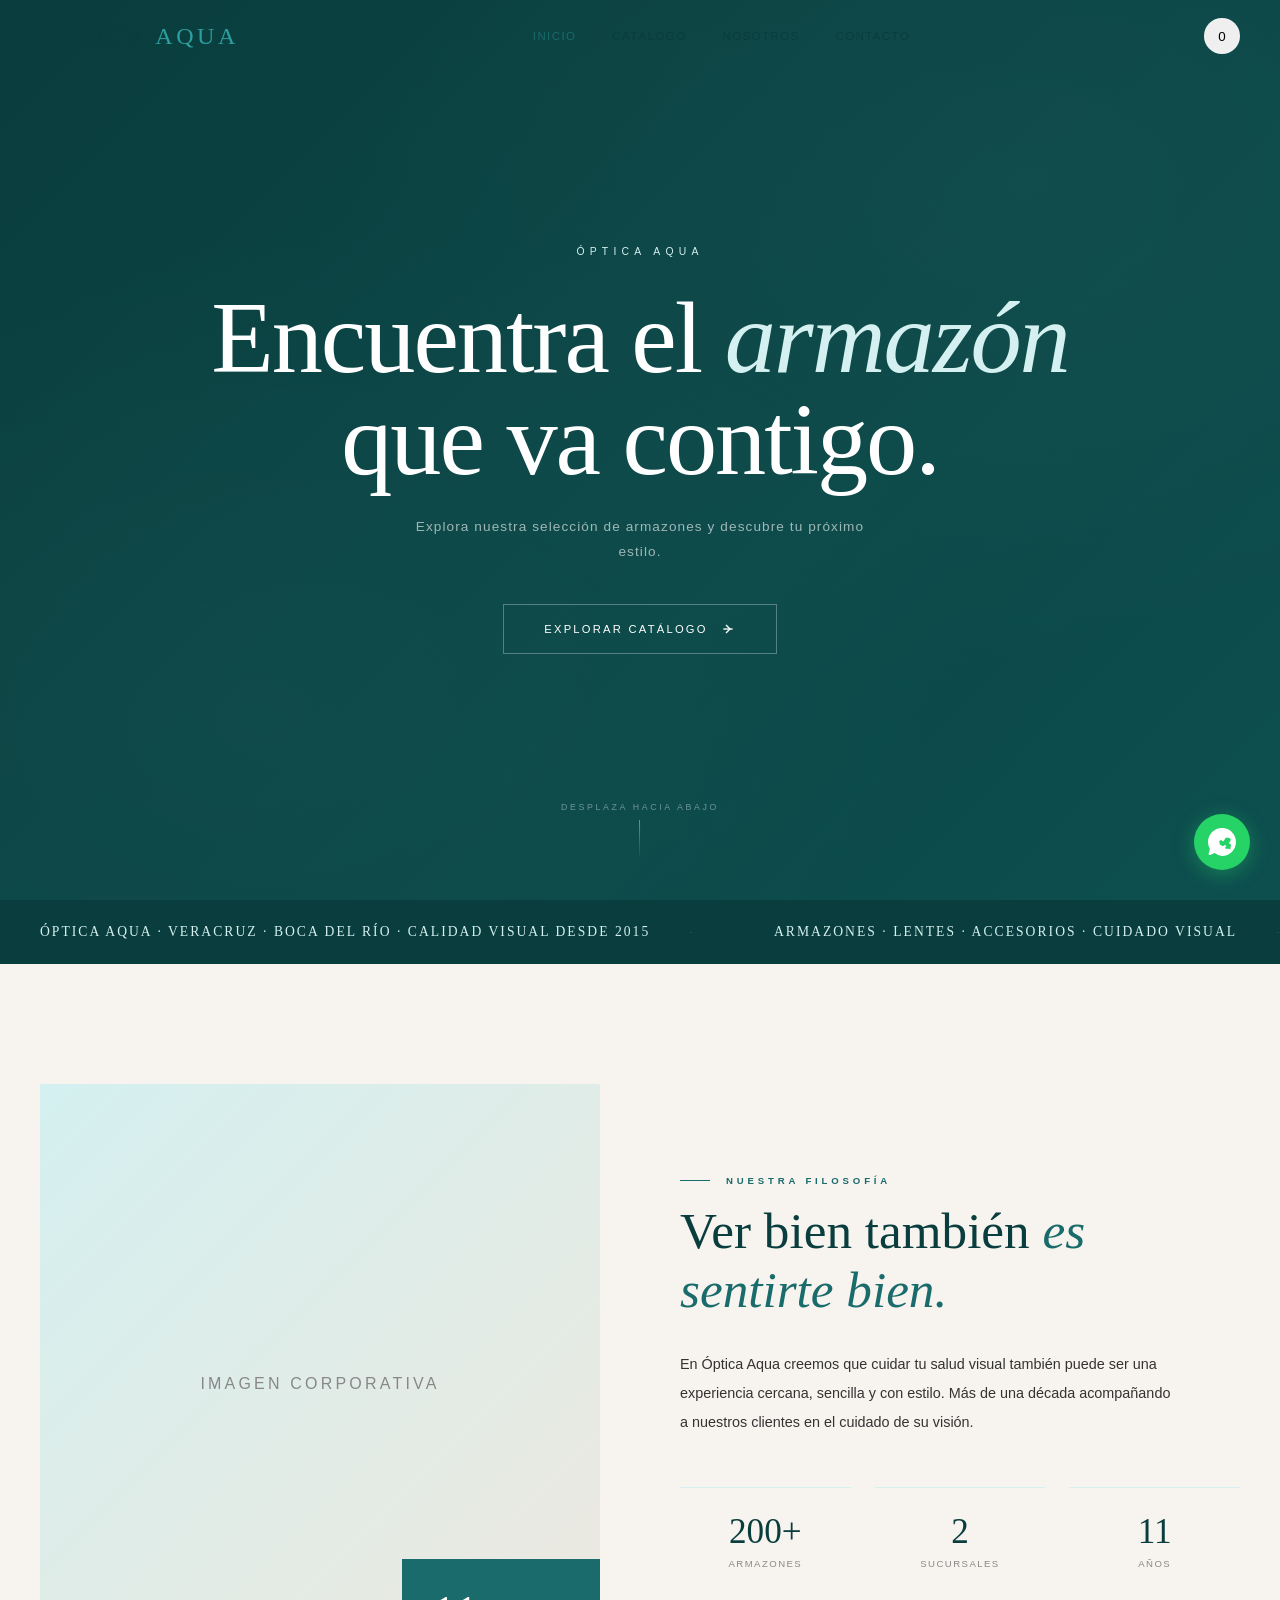
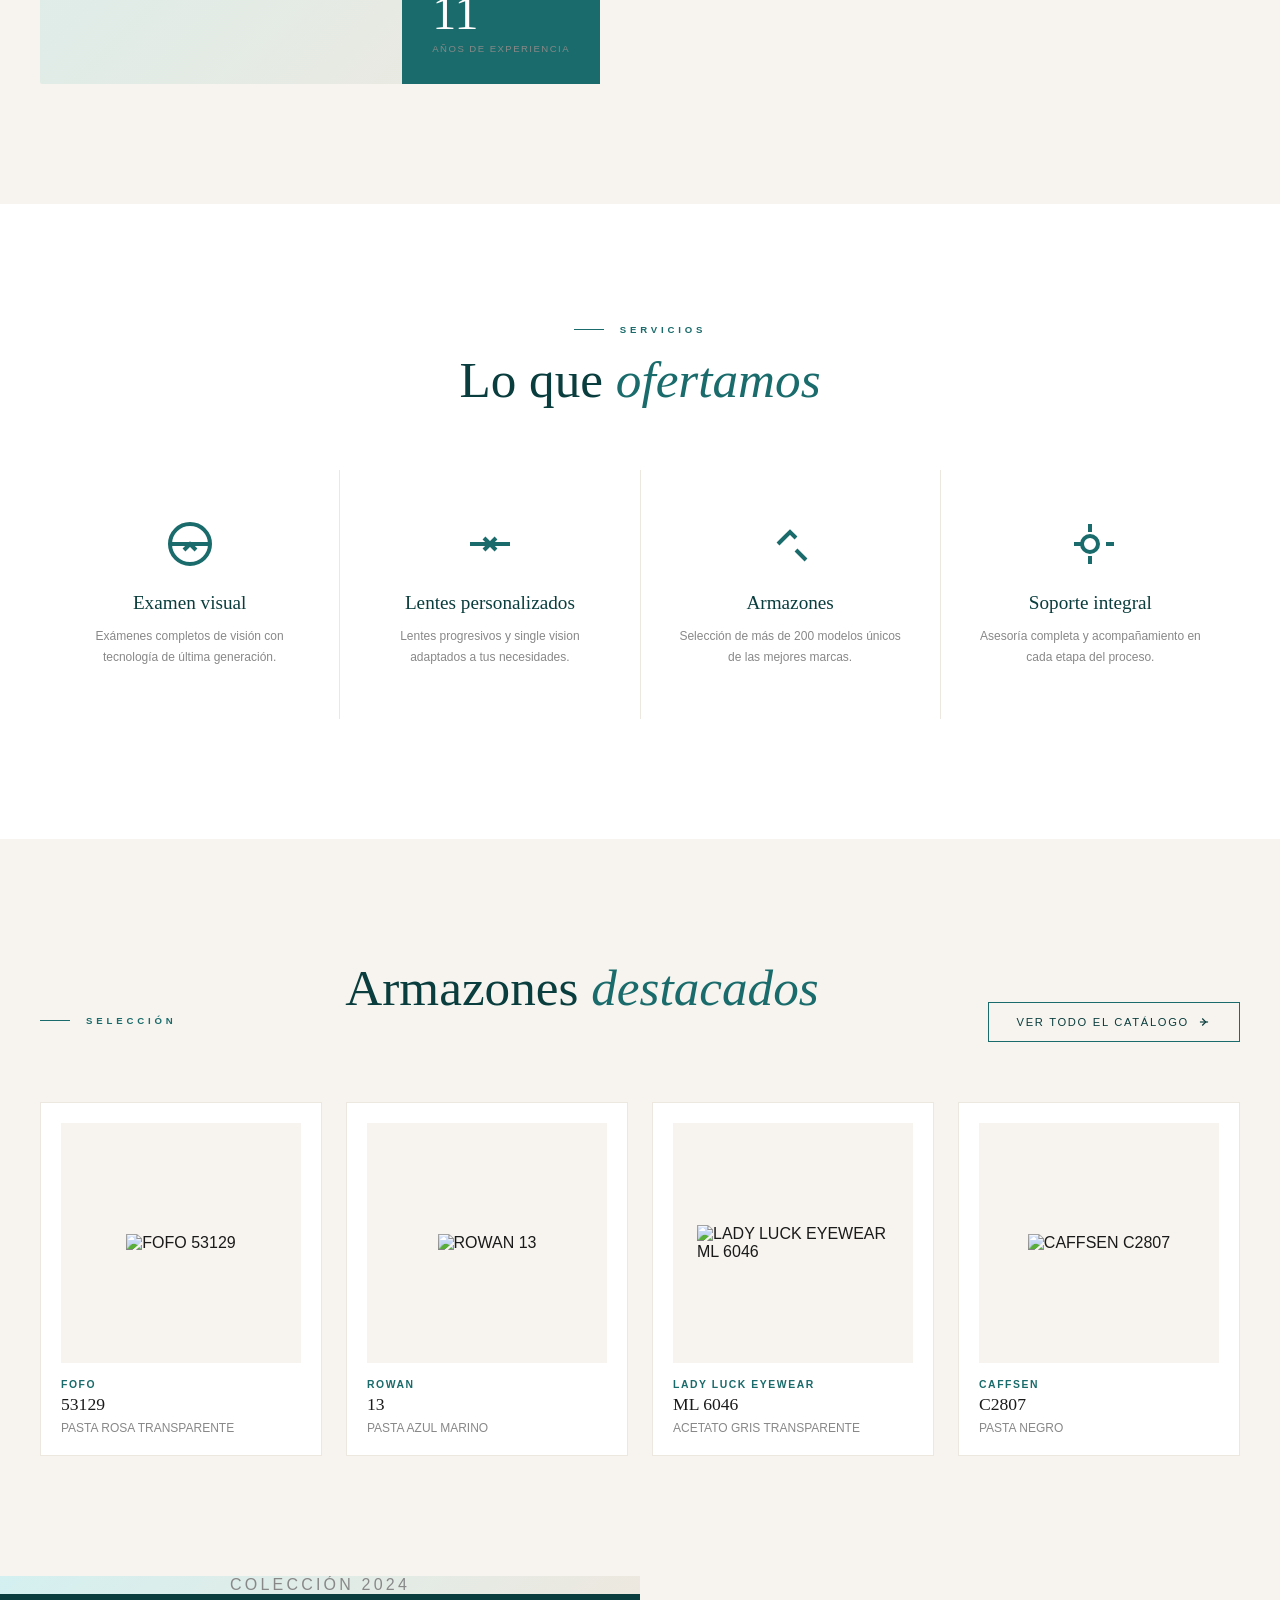
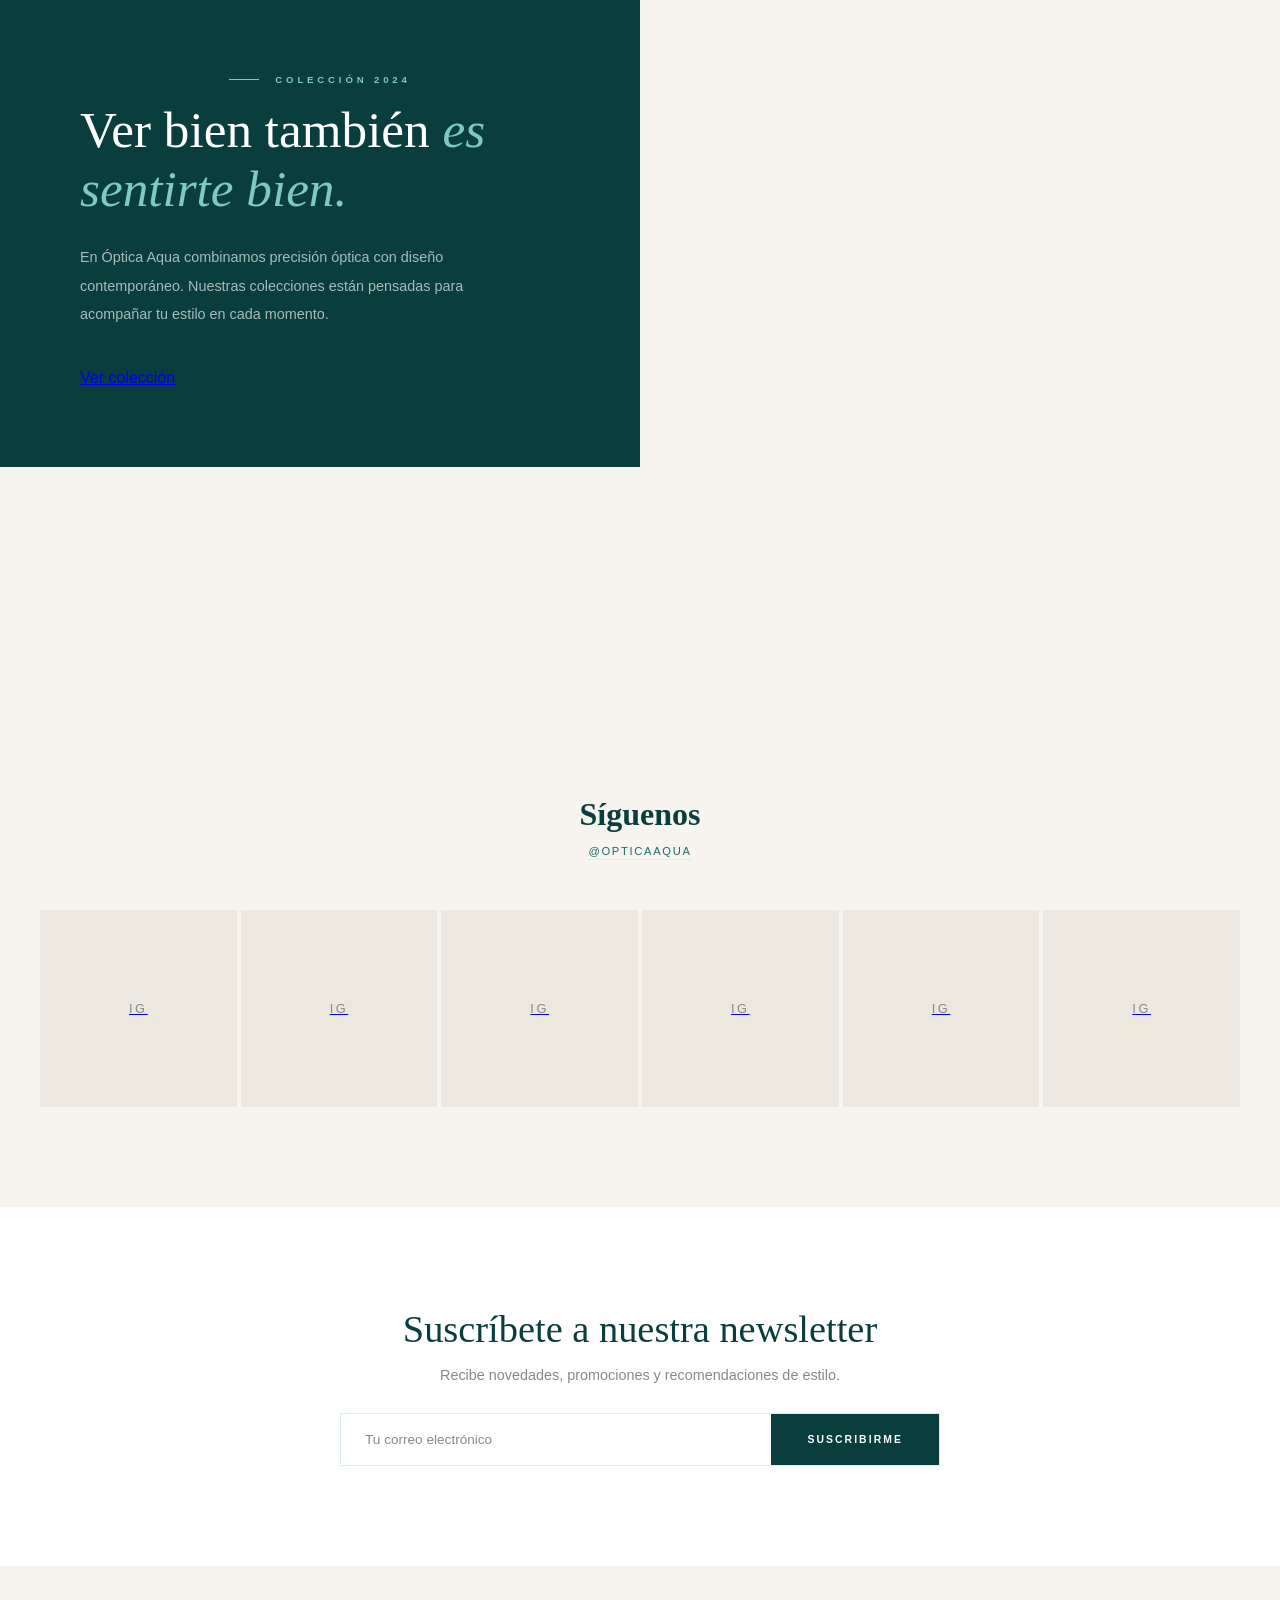
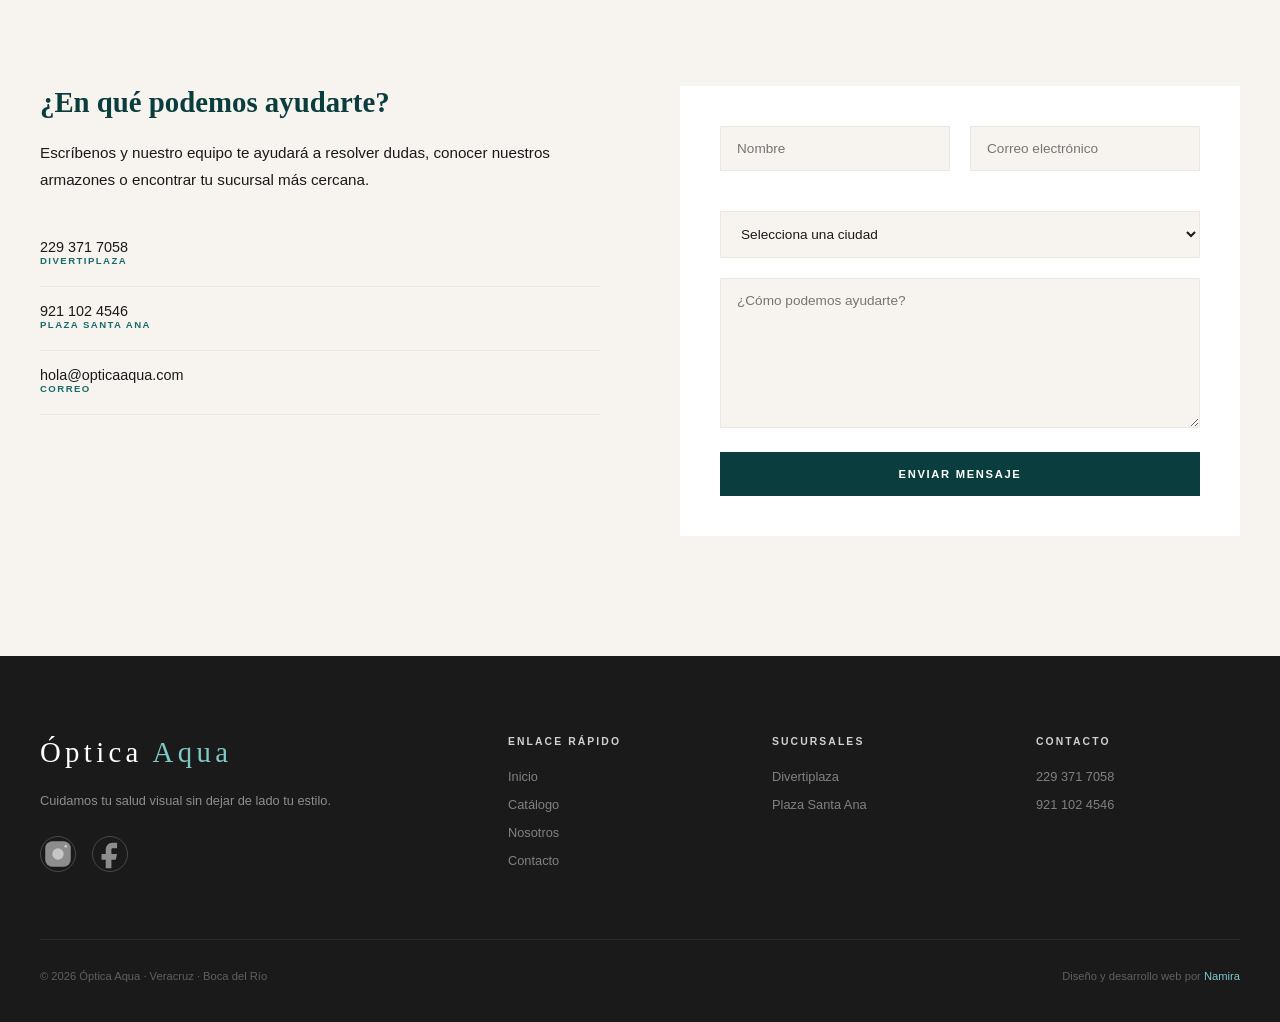
==== commit d52e5015: "Fix: Consolidate all CSS into single all-styles.css file" ====
--- a/index.html
+++ b/index.html
@@ -4,10 +4,7 @@
     <meta charset="UTF-8">
     <meta name="viewport" content="width=device-width, initial-scale=1.0">
     <title>Óptica Aqua — Veracruz · Boca del Río</title>
-    <link href="https://fonts.googleapis.com/css2?family=Cormorant+Garamond:ital,wght@0,300;0,400;0,500;0,600;0,700;1,300;1,400;1,500&family=Inter:wght@300;400;500;600;700&family=Space+Grotesk:wght@300;400;500;600;700&display=swap" rel="stylesheet">
-    <link rel="stylesheet" href="styles.css">
-    <link rel="stylesheet" href="header.css">
-    <link rel="stylesheet" href="home.css">
+    <link rel="stylesheet" href="all-styles.css">
 </head>
 <body>
 
--- a/all-styles.css
+++ b/all-styles.css
@@ -0,0 +1,2287 @@
+/* Base Styles - Prototipo V2 */
+
+:root {
+    /* Paleta de acuarios profesional */
+    --deep-aqua: #0a3d3d;
+    --mid-aqua: #1a6b6b;
+    --light-aqua: #2d9e9e;
+    --pale-aqua: #7ec8c8;
+    --aqua-whisper: #d4f0f0;
+    
+    /* Paleta neutra elegante */
+    --cream: #f7f4ef;
+    --cream-dark: #ede8df;
+    --sand: #c9b99a;
+    --gold: #b8973a;
+    
+    /* Tipografía */
+    --font-serif: 'Cormorant Garamond', Georgia, serif;
+    --font-sans: 'Inter', -apple-system, sans-serif;
+    --font-display: 'Space Grotesk', sans-serif;
+    
+    /* Textos */
+    --charcoal: #1a1a1a;
+    --graphite: #333333;
+    --silver: #888888;
+    --white: #ffffff;
+    
+    /* Utilidades */
+    --nav-height: 72px;
+    --transition-smooth: cubic-bezier(0.25, 0.46, 0.45, 0.94);
+    --transition-bounce: cubic-bezier(0.68, -0.55, 0.265, 1.55);
+}
+
+* {
+    margin: 0;
+    padding: 0;
+    box-sizing: border-box;
+}
+
+html {
+    scroll-behavior: smooth;
+    font-size: 16px;
+    overflow-x: hidden;
+}
+
+body {
+    font-family: var(--font-sans);
+    background-color: var(--cream);
+    color: var(--charcoal);
+    overflow-x: hidden;
+}
+
+::selection {
+    background: var(--pale-aqua);
+    color: var(--deep-aqua);
+}
+
+/* Section label helper */
+.section-label {
+    font-family: var(--font-sans);
+    font-size: 0.6rem;
+    font-weight: 600;
+    color: var(--mid-aqua);
+    letter-spacing: 0.4em;
+    text-transform: uppercase;
+    margin-bottom: 16px;
+    display: flex;
+    align-items: center;
+    justify-content: center;
+    gap: 16px;
+}
+
+.section-label::before {
+    content: '';
+    width: 30px;
+    height: 1px;
+    background: var(--mid-aqua);
+}
+
+/* Section title helper */
+.section-title {
+    font-family: var(--font-serif);
+    font-size: clamp(2rem, 4vw, 3.5rem);
+    font-weight: 300;
+    color: var(--deep-aqua);
+    line-height: 1.15;
+    margin-bottom: 24px;
+}
+
+.section-title em {
+    font-style: italic;
+    color: var(--mid-aqua);
+}
+
+/* Button helpers */
+.btn-primary {
+    display: inline-flex;
+    align-items: center;
+    gap: 0.8rem;
+    padding: 1rem 2.5rem;
+    background: var(--mid-aqua);
+    color: var(--white);
+    text-decoration: none;
+    font-size: 0.8rem;
+    font-weight: 500;
+    letter-spacing: 0.15em;
+    text-transform: uppercase;
+    border: none;
+    cursor: pointer;
+    transition: all 0.4s var(--transition-smooth);
+}
+
+.btn-primary:hover {
+    background: var(--light-aqua);
+    transform: translateY(-2px);
+    box-shadow: 0 4px 20px rgba(45, 158, 158, 0.3);
+}
+
+.btn-secondary {
+    display: inline-flex;
+    align-items: center;
+    gap: 0.8rem;
+    padding: 1rem 2rem;
+    background: transparent;
+    color: var(--white);
+    text-decoration: none;
+    font-size: 0.8rem;
+    font-weight: 500;
+    letter-spacing: 0.15em;
+    text-transform: uppercase;
+    border: 1px solid rgba(255, 255, 255, 0.3);
+    cursor: pointer;
+    transition: all 0.4s var(--transition-smooth);
+}
+
+.btn-secondary:hover {
+    background: var(--white);
+    color: var(--deep-aqua);
+}
+/* Header Styles - Prototipo V2 */
+/* Common header styles for both index.html and catalogo.html */
+
+/* Header */
+.header-sticky {
+    position: fixed;
+    top: 0;
+    left: 0;
+    width: 100%;
+    height: var(--nav-height);
+    z-index: 10000;
+    display: flex;
+    align-items: center;
+    transition: all 0.5s var(--transition-smooth);
+    background: transparent;
+}
+
+.header-sticky.scrolled {
+    background: rgba(247, 244, 239, 0.92);
+    backdrop-filter: blur(20px);
+    -webkit-backdrop-filter: blur(20px);
+    border-bottom: 1px solid rgba(26, 107, 107, 0.08);
+}
+
+.header-inner {
+    max-width: 1400px;
+    margin: 0 auto;
+    padding: 0 40px;
+    width: 100%;
+    display: flex;
+    align-items: center;
+    justify-content: space-between;
+}
+
+.logo {
+    font-family: var(--font-serif);
+    font-size: 1.5rem;
+    font-weight: 300;
+    color: var(--white);
+    text-decoration: none;
+    letter-spacing: 0.15em;
+    text-transform: uppercase;
+    transition: color 0.3s ease;
+}
+
+.header-sticky.scrolled .logo {
+    color: var(--deep-aqua);
+}
+
+.logo span {
+    color: var(--pale-aqua);
+}
+
+/* Navigation Links */
+.nav-links {
+    display: flex;
+    align-items: center;
+    gap: 36px;
+    list-style: none;
+}
+
+.nav-links a {
+    font-family: var(--font-sans);
+    font-size: 0.72rem;
+    font-weight: 500;
+    color: var(--white);
+    text-decoration: none;
+    letter-spacing: 0.12em;
+    text-transform: uppercase;
+    position: relative;
+    padding: 4px 0;
+    transition: color 0.3s ease;
+}
+
+.nav-links a:hover {
+    color: var(--pale-aqua);
+}
+
+.nav-links a::after {
+    content: '';
+    position: absolute;
+    bottom: 0;
+    left: 0;
+    width: 0;
+    height: 1px;
+    background: var(--pale-aqua);
+    transition: width 0.4s var(--transition-smooth);
+}
+
+.nav-links a:hover::after {
+    width: 100%;
+}
+
+.header-sticky.scrolled .nav-links a {
+    color: var(--deep-aqua);
+}
+
+.header-sticky.scrolled .nav-links a:hover {
+    color: var(--mid-aqua);
+}
+
+.header-sticky.scrolled .nav-links a:hover::after {
+    background: var(--mid-aqua);
+}
+
+.nav-links a.active {
+    color: var(--pale-aqua);
+}
+
+.header-sticky.scrolled .nav-links a.active {
+    color: var(--mid-aqua);
+}
+
+/* Cart Button */
+.nav-cart {
+    position: relative;
+    cursor: pointer;
+    width: 36px;
+    height: 36px;
+    display: flex;
+    align-items: center;
+    justify-content: center;
+    border: 1px solid rgba(255, 255, 255, 0.3);
+    border-radius: 50%;
+    transition: all 0.3s ease;
+}
+
+.nav-cart:hover {
+    border-color: var(--pale-aqua);
+    transform: scale(1.05);
+}
+
+.header-sticky.scrolled .nav-cart {
+    border-color: var(--cream-dark);
+}
+
+.nav-cart-count {
+    position: absolute;
+    top: -4px;
+    right: -4px;
+    width: 18px;
+    height: 18px;
+    background: var(--mid-aqua);
+    color: var(--white);
+    border-radius: 50%;
+    display: flex;
+    align-items: center;
+    justify-content: center;
+    font-size: 0.55rem;
+    font-weight: 600;
+}
+
+.nav-cart.added {
+    animation: cartPulse 0.3s ease;
+}
+
+@keyframes cartPulse {
+    0%, 100% { transform: scale(1); }
+    50% { transform: scale(1.2); }
+}
+
+/* Hamburger Menu */
+.nav-hamburger {
+    display: none;
+    flex-direction: column;
+    gap: 5px;
+    cursor: pointer;
+    padding: 8px;
+    z-index: 10001;
+}
+
+.nav-hamburger span {
+    width: 24px;
+    height: 1.5px;
+    background: var(--white);
+    transition: all 0.3s ease;
+}
+
+.nav-hamburger.active span:nth-child(1) {
+    transform: rotate(45deg) translate(4px, 4px);
+}
+
+.nav-hamburger.active span:nth-child(2) {
+    opacity: 0;
+}
+
+.nav-hamburger.active span:nth-child(3) {
+    transform: rotate(-45deg) translate(5px, -5px);
+}
+
+.header-sticky.scrolled .nav-hamburger span {
+    background: var(--deep-aqua);
+}
+
+/* Mobile Menu */
+.mobile-menu {
+    position: fixed;
+    top: 0;
+    right: -100%;
+    width: 100%;
+    height: 100vh;
+    background: var(--cream);
+    z-index: 10000;
+    display: flex;
+    flex-direction: column;
+    justify-content: center;
+    align-items: center;
+    gap: 32px;
+    transition: right 0.6s var(--transition-smooth);
+}
+
+.mobile-menu.active {
+    right: 0;
+}
+
+.mobile-menu a {
+    font-family: var(--font-serif);
+    font-size: 2.5rem;
+    font-weight: 300;
+    color: var(--deep-aqua);
+    text-decoration: none;
+    letter-spacing: 0.05em;
+    transition: color 0.3s ease;
+}
+
+.mobile-menu a:hover {
+    color: var(--mid-aqua);
+}
+
+/* Responsive */
+@media (max-width: 768px) {
+    .nav-hamburger {
+        display: flex;
+    }
+    
+    .nav-links {
+        display: none;
+    }
+    
+    .header-inner {
+        padding: 0 20px;
+    }
+    
+    .logo {
+        font-size: 1.3rem;
+    }
+}
+/* Preloader */
+.preloader {
+    position: fixed;
+    top: 0;
+    left: 0;
+    width: 100%;
+    height: 100%;
+    background: var(--deep-aqua);
+    z-index: 100000;
+    display: flex;
+    align-items: center;
+    justify-content: center;
+    flex-direction: column;
+    transition: all 1s var(--transition-smooth);
+}
+
+.preloader.loaded {
+    transform: translateY(-100%);
+    opacity: 0;
+}
+
+.preloader-logo span {
+    display: inline-block;
+    animation: slideUp 0.6s var(--transition-smooth) forwards;
+    opacity: 0;
+}
+
+.preloader-logo span:nth-child(1) { animation-delay: 0s; }
+.preloader-logo span:nth-child(2) { animation-delay: 0.2s; }
+
+.preloader-line {
+    width: 0;
+    height: 1px;
+    background: var(--pale-aqua);
+    margin-top: 20px;
+    animation: expandLine 1.5s var(--transition-smooth) 0.8s forwards;
+}
+
+.preloader-sub {
+    font-family: var(--font-sans);
+    font-size: 0.7rem;
+    color: var(--pale-aqua);
+    letter-spacing: 0.4em;
+    text-transform: uppercase;
+    margin-top: 15px;
+    opacity: 0;
+    animation: fadeIn 0.6s ease 1.2s forwards;
+}
+
+@keyframes slideUp {
+    to { opacity: 1; transform: translateY(0); }
+}
+
+@keyframes expandLine {
+    to { width: 120px; }
+}
+
+@keyframes fadeIn {
+    to { opacity: 1; }
+}
+/* Home Styles - Prototipo V2 */
+
+/* Hero Section */
+.hero {
+    width: 100%;
+    height: 100vh;
+    position: relative;
+    overflow: hidden;
+    display: flex;
+    align-items: center;
+    justify-content: center;
+    background: linear-gradient(135deg,
+        #0a3d3d 0%,
+        #0d4f4f 25%,
+        #1a6b6b 50%,
+        #0f5555 75%,
+        #0a3d3d 100%);
+    background-size: 400% 400%;
+    animation: gradientShift 12s ease infinite;
+}
+
+@keyframes gradientShift {
+    0% { background-position: 0% 50%; }
+    50% { background-position: 100% 50%; }
+    100% { background-position: 0% 50%; }
+}
+
+.hero::before {
+    content: '';
+    position: absolute;
+    top: 0;
+    left: 0;
+    width: 100%;
+    height: 100%;
+    opacity: 0.15;
+    background:
+        radial-gradient(ellipse at 20% 80%, rgba(126, 200, 200, 0.3) 0%, transparent 50%),
+        radial-gradient(ellipse at 80% 20%, rgba(212, 240, 240, 0.2) 0%, transparent 50%),
+        radial-gradient(ellipse at 50% 50%, rgba(45, 158, 158, 0.15) 0%, transparent 70%);
+    animation: waterMove 8s ease-in-out infinite alternate;
+}
+
+@keyframes waterMove {
+    0% { transform: scale(1) translate(0, 0); }
+    100% { transform: scale(1.05) translate(-10px, -10px); }
+}
+
+.hero-content-wrapper {
+    position: relative;
+    z-index: 2;
+    text-align: center;
+    padding: 0 20px;
+}
+
+.hero-eyebrow {
+    font-family: var(--font-sans);
+    font-size: 0.65rem;
+    font-weight: 500;
+    color: var(--aqua-whisper);
+    letter-spacing: 0.5em;
+    text-transform: uppercase;
+    margin-bottom: 30px;
+    opacity: 0;
+    transform: translateY(20px);
+    animation: heroFadeUp 0.8s var(--transition-smooth) 2.2s forwards;
+}
+
+.hero-title {
+    font-family: var(--font-serif);
+    font-size: clamp(3rem, 8vw, 7rem);
+    font-weight: 300;
+    color: var(--white);
+    line-height: 1;
+    letter-spacing: -0.02em;
+    margin-bottom: 24px;
+}
+
+.hero-title-line {
+    display: block;
+    opacity: 0;
+    transform: translateY(100%);
+    animation: heroSlideUp 1s var(--transition-smooth) forwards;
+}
+
+.hero-title-line:nth-child(1) { animation-delay: 2.4s; }
+.hero-title-line:nth-child(2) { animation-delay: 2.6s; }
+
+.hero-title em {
+    font-style: italic;
+    font-weight: 300;
+    color: var(--aqua-whisper);
+}
+
+.hero-subtitle {
+    font-family: var(--font-sans);
+    font-size: 0.85rem;
+    font-weight: 300;
+    color: rgba(255, 255, 255, 0.6);
+    letter-spacing: 0.08em;
+    max-width: 460px;
+    margin: 0 auto 40px;
+    line-height: 1.8;
+    opacity: 0;
+    transform: translateY(20px);
+    animation: heroFadeUp 0.8s var(--transition-smooth) 3s forwards;
+}
+
+.hero-cta {
+    display: inline-flex;
+    align-items: center;
+    gap: 12px;
+    font-family: var(--font-sans);
+    font-size: 0.7rem;
+    font-weight: 500;
+    color: var(--white);
+    text-decoration: none;
+    letter-spacing: 0.2em;
+    text-transform: uppercase;
+    border: 1px solid rgba(255, 255, 255, 0.3);
+    padding: 16px 40px;
+    transition: all 0.4s var(--transition-smooth);
+    opacity: 0;
+    transform: translateY(20px);
+    animation: heroFadeUp 0.8s var(--transition-smooth) 3.2s forwards;
+}
+
+.hero-cta:hover {
+    background: var(--white);
+    color: var(--deep-aqua);
+    border-color: var(--white);
+}
+
+.hero-cta svg {
+    width: 16px;
+    height: 16px;
+    transition: transform 0.3s ease;
+}
+
+.hero-cta:hover svg {
+    transform: translateX(4px);
+}
+
+@keyframes heroSlideUp {
+    to { opacity: 1; transform: translateY(0); }
+}
+
+@keyframes heroFadeUp {
+    to { opacity: 1; transform: translateY(0); }
+}
+
+.hero-scroll {
+    position: absolute;
+    bottom: 40px;
+    left: 50%;
+    transform: translateX(-50%);
+    z-index: 3;
+    display: flex;
+    flex-direction: column;
+    align-items: center;
+    gap: 8px;
+    opacity: 0;
+    animation: fadeIn 1s ease 3.5s forwards;
+}
+
+.hero-scroll span {
+    font-family: var(--font-sans);
+    font-size: 0.55rem;
+    color: rgba(255, 255, 255, 0.4);
+    letter-spacing: 0.3em;
+    text-transform: uppercase;
+}
+
+.hero-scroll-line {
+    width: 1px;
+    height: 40px;
+    background: linear-gradient(to bottom, rgba(255, 255, 255, 0.4), transparent);
+    animation: scrollPulse 2s ease infinite;
+}
+
+@keyframes scrollPulse {
+    0%, 100% { opacity: 0.4; }
+    50% { opacity: 1; }
+}
+
+@keyframes fadeIn {
+    to { opacity: 1; }
+}
+
+/* Marquee */
+.marquee-section {
+    padding: 24px 0;
+    background: var(--deep-aqua);
+    overflow: hidden;
+}
+
+.marquee-track {
+    display: flex;
+    animation: marquee 30s linear infinite;
+    white-space: nowrap;
+}
+
+.marquee-item {
+    font-family: var(--font-serif);
+    font-size: 0.85rem;
+    font-weight: 300;
+    color: var(--aqua-whisper);
+    letter-spacing: 0.15em;
+    text-transform: uppercase;
+    padding: 0 40px;
+    flex-shrink: 0;
+    display: flex;
+    align-items: center;
+    gap: 40px;
+}
+
+.marquee-item::after {
+    content: '·';
+    font-size: 0.4rem;
+    opacity: 0.5;
+}
+
+@keyframes marquee {
+    0% { transform: translateX(0); }
+    100% { transform: translateX(-50%); }
+}
+
+/* Philosophy Section */
+.philosophy-section {
+    padding: 120px 40px;
+}
+
+.philosophy-grid {
+    display: grid;
+    grid-template-columns: 1fr 1fr;
+    gap: 80px;
+    align-items: center;
+    max-width: 1400px;
+    margin: 0 auto;
+}
+
+.philosophy-visual {
+    position: relative;
+    height: 600px;
+    overflow: hidden;
+}
+
+.philosophy-image {
+    width: 100%;
+    height: 100%;
+    background: linear-gradient(135deg, var(--aqua-whisper) 0%, var(--cream-dark) 100%);
+    display: flex;
+    align-items: center;
+    justify-content: center;
+    border-radius: 2px;
+}
+
+.image-placeholder {
+    font-family: var(--font-display);
+    font-size: 1rem;
+    color: var(--silver);
+    letter-spacing: 0.2em;
+    text-transform: uppercase;
+}
+
+.philosophy-accent {
+    position: absolute;
+    bottom: 0;
+    right: 0;
+    background: var(--mid-aqua);
+    color: var(--white);
+    padding: 30px;
+    max-width: 200px;
+}
+
+.stat-number-large {
+    font-family: var(--font-serif);
+    font-size: 3rem;
+    font-weight: 300;
+    line-height: 1;
+}
+
+.philosophy-content .section-label {
+    justify-content: flex-start;
+}
+
+.philosophy-content .section-title {
+    text-align: left;
+}
+
+.philosophy-text {
+    font-family: var(--font-sans);
+    font-size: 0.9rem;
+    font-weight: 300;
+    color: var(--graphite);
+    line-height: 2;
+    margin-top: 30px;
+    max-width: 500px;
+}
+
+.philosophy-stats {
+    display: grid;
+    grid-template-columns: repeat(3, 1fr);
+    gap: 24px;
+    margin-top: 50px;
+}
+
+.stat {
+    text-align: center;
+    padding: 24px 0;
+    border-top: 1px solid var(--aqua-whisper);
+}
+
+.stat-number {
+    font-family: var(--font-serif);
+    font-size: 2.2rem;
+    font-weight: 300;
+    color: var(--deep-aqua);
+}
+
+.stat-label {
+    font-family: var(--font-sans);
+    font-size: 0.6rem;
+    color: var(--silver);
+    letter-spacing: 0.15em;
+    text-transform: uppercase;
+    margin-top: 6px;
+}
+
+/* Services Section */
+.services-section {
+    padding: 120px 40px;
+    background: var(--white);
+}
+
+.services-header {
+    text-align: center;
+    max-width: 900px;
+    margin: 0 auto 60px;
+}
+
+.services-header .section-label {
+    justify-content: center;
+}
+
+.services-header .section-title {
+    text-align: center;
+}
+
+.services-grid {
+    display: grid;
+    grid-template-columns: repeat(4, 1fr);
+    gap: 1px;
+    max-width: 1400px;
+    margin: 0 auto;
+    background: var(--cream-dark);
+}
+
+.service-card {
+    background: var(--white);
+    padding: 50px 36px;
+    text-align: center;
+    transition: all 0.5s ease;
+    cursor: default;
+}
+
+.service-card:hover {
+    background: var(--deep-aqua);
+    transform: translateY(-4px);
+}
+
+.service-icon {
+    width: 48px;
+    height: 48px;
+    margin: 0 auto 24px;
+    color: var(--mid-aqua);
+    transition: color 0.5s ease;
+}
+
+.service-card:hover .service-icon {
+    color: var(--pale-aqua);
+}
+
+.service-card h3 {
+    font-family: var(--font-serif);
+    font-size: 1.2rem;
+    font-weight: 300;
+    color: var(--deep-aqua);
+    margin-bottom: 12px;
+    transition: color 0.5s ease;
+}
+
+.service-card:hover h3 {
+    color: var(--white);
+}
+
+.service-card p {
+    font-family: var(--font-sans);
+    font-size: 0.75rem;
+    font-weight: 300;
+    color: var(--silver);
+    line-height: 1.8;
+    transition: color 0.5s ease;
+}
+
+.service-card:hover p {
+    color: rgba(255, 255, 255, 0.6);
+}
+
+/* Featured Products */
+.featured-products {
+    padding: 120px 40px;
+    background: var(--cream);
+}
+
+.featured-header {
+    display: flex;
+    justify-content: space-between;
+    align-items: flex-end;
+    max-width: 1400px;
+    margin: 0 auto 60px;
+}
+
+.featured-header .section-label {
+    justify-content: flex-start;
+}
+
+.featured-header .section-title {
+    text-align: left;
+}
+
+.btn-secondary {
+    display: inline-flex;
+    align-items: center;
+    gap: 8px;
+    font-family: var(--font-sans);
+    font-size: 0.7rem;
+    font-weight: 500;
+    color: var(--deep-aqua);
+    text-decoration: none;
+    letter-spacing: 0.15em;
+    text-transform: uppercase;
+    border: 1px solid var(--mid-aqua);
+    padding: 12px 28px;
+    transition: all 0.4s ease;
+}
+
+.btn-secondary:hover {
+    background: var(--deep-aqua);
+    color: var(--white);
+}
+
+.btn-secondary svg {
+    width: 14px;
+    height: 14px;
+    transition: transform 0.3s ease;
+}
+
+.btn-secondary:hover svg {
+    transform: translateX(4px);
+}
+
+.products-grid {
+    display: grid;
+    grid-template-columns: repeat(4, 1fr);
+    gap: 24px;
+    max-width: 1400px;
+    margin: 0 auto;
+}
+
+.product-card-simple {
+    background: var(--white);
+    padding: 20px;
+    border: 1px solid var(--cream-dark);
+    transition: all 0.3s ease;
+}
+
+.product-card-simple:hover {
+    transform: translateY(-4px);
+    box-shadow: 0 10px 40px rgba(10, 61, 61, 0.1);
+}
+
+.product-image-simple {
+    aspect-ratio: 1;
+    background: var(--cream);
+    display: flex;
+    align-items: center;
+    justify-content: center;
+    margin-bottom: 16px;
+}
+
+.product-image-simple img {
+    max-width: 80%;
+    max-height: 80%;
+    object-fit: contain;
+}
+
+.product-brand-simple {
+    font-family: var(--font-sans);
+    font-size: 0.65rem;
+    font-weight: 600;
+    color: var(--mid-aqua);
+    letter-spacing: 0.15em;
+    text-transform: uppercase;
+    margin-bottom: 4px;
+}
+
+.product-name-simple {
+    font-family: var(--font-serif);
+    font-size: 1.1rem;
+    font-weight: 300;
+    color: var(--charcoal);
+    margin-bottom: 6px;
+}
+
+.product-meta-simple {
+    font-size: 0.75rem;
+    color: var(--silver);
+}
+
+/* Editorial Section */
+.editorial-section {
+    display: grid;
+    grid-template-columns: 1fr 1fr;
+    min-height: 80vh;
+}
+
+.editorial-image {
+    position: relative;
+    overflow: hidden;
+    background: var(--deep-aqua);
+}
+
+.editorial-placeholder {
+    width: 100%;
+    height: 100%;
+    background: linear-gradient(135deg, var(--aqua-whisper) 0%, var(--cream-dark) 100%);
+    display: flex;
+    align-items: center;
+    justify-content: center;
+}
+
+.editorial-placeholder-text {
+    font-family: var(--font-display);
+    font-size: 1rem;
+    color: var(--silver);
+    letter-spacing: 0.2em;
+    text-transform: uppercase;
+}
+
+.editorial-content {
+    display: flex;
+    flex-direction: column;
+    justify-content: center;
+    padding: 80px;
+    background: var(--deep-aqua);
+    color: var(--white);
+}
+
+.editorial-content .section-label {
+    color: var(--pale-aqua);
+}
+
+.editorial-content .section-label::before {
+    background: var(--pale-aqua);
+}
+
+.editorial-content .section-title {
+    color: var(--white);
+    margin-bottom: 24px;
+}
+
+.editorial-content .section-title em {
+    color: var(--pale-aqua);
+}
+
+.editorial-content p {
+    font-size: 0.9rem;
+    font-weight: 300;
+    line-height: 2;
+    color: rgba(255, 255, 255, 0.65);
+    max-width: 440px;
+    margin-bottom: 40px;
+}
+
+.section-title.white {
+    color: var(--white);
+}
+
+/* Instagram Section */
+.instagram-section {
+    padding: 100px 40px;
+    background: var(--cream);
+}
+
+.instagram-header {
+    text-align: center;
+    margin-bottom: 50px;
+}
+
+.instagram-header h2 {
+    font-family: var(--font-serif);
+    font-size: 2rem;
+    color: var(--deep-aqua);
+    margin-bottom: 8px;
+}
+
+.instagram-header a {
+    font-family: var(--font-sans);
+    font-size: 0.7rem;
+    color: var(--mid-aqua);
+    letter-spacing: 0.15em;
+    text-decoration: none;
+    text-transform: uppercase;
+    border-bottom: 1px solid var(--aqua-whisper);
+    padding-bottom: 2px;
+    display: inline-block;
+}
+
+.instagram-grid {
+    display: grid;
+    grid-template-columns: repeat(6, 1fr);
+    gap: 4px;
+    max-width: 1400px;
+    margin: 0 auto;
+}
+
+.insta-item {
+    aspect-ratio: 1;
+    overflow: hidden;
+    position: relative;
+    cursor: pointer;
+    background: var(--cream-dark);
+    display: flex;
+    align-items: center;
+    justify-content: center;
+    font-size: 2.5rem;
+}
+
+.insta-item:hover {
+    opacity: 0.9;
+}
+
+.insta-placeholder {
+    font-family: var(--font-display);
+    font-size: 0.8rem;
+    color: var(--silver);
+    letter-spacing: 0.2em;
+    text-transform: uppercase;
+}
+
+/* Newsletter */
+.newsletter-section {
+    background: var(--white);
+    padding: 100px 40px;
+    text-align: center;
+}
+
+.newsletter-container {
+    max-width: 600px;
+    margin: 0 auto;
+}
+
+.newsletter-section h2 {
+    font-family: var(--font-serif);
+    font-size: clamp(1.8rem, 3vw, 2.5rem);
+    font-weight: 300;
+    color: var(--deep-aqua);
+    margin-bottom: 16px;
+}
+
+.newsletter-section p {
+    color: var(--silver);
+    margin-bottom: 30px;
+    font-size: 0.9rem;
+}
+
+.newsletter-form {
+    display: flex;
+    gap: 0;
+    border: 1px solid var(--aqua-whisper);
+    overflow: hidden;
+}
+
+.newsletter-form input {
+    flex: 1;
+    padding: 18px 24px;
+    font-family: var(--font-sans);
+    font-size: 0.85rem;
+    border: none;
+    background: transparent;
+    color: var(--charcoal);
+    outline: none;
+}
+
+.newsletter-form input::placeholder {
+    color: var(--silver);
+}
+
+.newsletter-form button {
+    padding: 18px 36px;
+    background: var(--deep-aqua);
+    color: var(--white);
+    font-family: var(--font-sans);
+    font-size: 0.65rem;
+    font-weight: 600;
+    letter-spacing: 0.2em;
+    text-transform: uppercase;
+    border: none;
+    cursor: pointer;
+    transition: background 0.3s ease;
+}
+
+.newsletter-form button:hover {
+    background: var(--light-aqua);
+}
+
+/* Contact Section */
+.contact-section {
+    padding: 120px 40px;
+    background: var(--cream);
+}
+
+.contact-grid {
+    display: grid;
+    grid-template-columns: 1fr 1fr;
+    gap: 80px;
+    max-width: 1400px;
+    margin: 0 auto;
+}
+
+.contact-info h3 {
+    font-family: var(--font-serif);
+    font-size: 1.8rem;
+    color: var(--deep-aqua);
+    margin-bottom: 20px;
+}
+
+.contact-info p {
+    color: var(--medium-gray);
+    line-height: 1.8;
+    margin-bottom: 30px;
+    font-size: 0.95rem;
+}
+
+.contact-details {
+    list-style: none;
+    margin-bottom: 40px;
+}
+
+.contact-details li {
+    padding: 16px 0;
+    border-bottom: 1px solid var(--cream-dark);
+}
+
+.detail-label {
+    font-size: 0.6rem;
+    font-weight: 600;
+    color: var(--mid-aqua);
+    letter-spacing: 0.15em;
+    text-transform: uppercase;
+    display: block;
+    margin-bottom: 4px;
+}
+
+.detail-value {
+    font-size: 0.9rem;
+    color: var(--charcoal);
+}
+
+.detail-value a {
+    color: var(--charcoal);
+    text-decoration: none;
+    transition: color 0.3s;
+}
+
+.detail-value a:hover {
+    color: var(--mid-aqua);
+}
+
+.contact-form {
+    background: var(--white);
+    padding: 40px;
+}
+
+.form-row {
+    display: grid;
+    grid-template-columns: 1fr 1fr;
+    gap: 20px;
+    margin-bottom: 20px;
+}
+
+.form-group {
+    margin-bottom: 20px;
+}
+
+.form-group input,
+.form-group select,
+.form-group textarea {
+    width: 100%;
+    padding: 14px 16px;
+    border: 1px solid var(--cream-dark);
+    background: var(--cream);
+    font-family: var(--font-sans);
+    font-size: 0.85rem;
+    color: var(--charcoal);
+    transition: border-color 0.3s;
+    outline: none;
+}
+
+.form-group input:focus,
+.form-group select:focus,
+.form-group textarea:focus {
+    border-color: var(--mid-aqua);
+}
+
+.form-group textarea {
+    resize: vertical;
+    min-height: 150px;
+}
+
+.form-submit {
+    width: 100%;
+    padding: 16px;
+    background: var(--deep-aqua);
+    color: var(--white);
+    border: none;
+    font-family: var(--font-sans);
+    font-size: 0.7rem;
+    font-weight: 600;
+    letter-spacing: 0.15em;
+    text-transform: uppercase;
+    cursor: pointer;
+    transition: background 0.3s ease;
+}
+
+.form-submit:hover {
+    background: var(--light-aqua);
+}
+
+/* WhatsApp Float Button */
+.whatsapp-float {
+    position: fixed;
+    bottom: 30px;
+    right: 30px;
+    width: 56px;
+    height: 56px;
+    background: #25D366;
+    border-radius: 50%;
+    display: flex;
+    align-items: center;
+    justify-content: center;
+    z-index: 9999;
+    box-shadow: 0 4px 20px rgba(37, 211, 102, 0.4);
+    transition: transform 0.3s ease;
+    text-decoration: none;
+}
+
+.whatsapp-float:hover {
+    transform: scale(1.1);
+}
+
+.whatsapp-float svg {
+    width: 28px;
+    height: 28px;
+    fill: var(--white);
+}
+
+/* Footer */
+.footer {
+    background: #121212;
+    color: rgba(255, 255, 255, 0.4);
+    padding: 80px 40px 40px;
+}
+
+.footer-top {
+    display: grid;
+    grid-template-columns: 2fr 1fr 1fr 1fr;
+    gap: 60px;
+    max-width: 1400px;
+    margin: 0 auto 60px;
+}
+
+.footer-brand {
+    max-width: 320px;
+}
+
+.footer-logo {
+    font-family: var(--font-serif);
+    font-size: 1.8rem;
+    font-weight: 300;
+    letter-spacing: 0.15em;
+    color: var(--white);
+    margin-bottom: 20px;
+}
+
+.footer-logo span {
+    color: var(--pale-aqua);
+}
+
+.footer-brand p {
+    font-size: 0.8rem;
+    font-weight: 300;
+    line-height: 1.8;
+    color: rgba(255, 255, 255, 0.5);
+}
+
+.footer-social {
+    display: flex;
+    gap: 16px;
+    margin-top: 24px;
+}
+
+.footer-social a {
+    width: 36px;
+    height: 36px;
+    border: 1px solid rgba(255, 255, 255, 0.2);
+    border-radius: 50%;
+    display: flex;
+    align-items: center;
+    justify-content: center;
+    color: rgba(255, 255, 255, 0.5);
+    transition: all 0.3s ease;
+    text-decoration: none;
+}
+
+.footer-social a:hover {
+    border-color: var(--pale-aqua);
+    color: var(--pale-aqua);
+}
+
+.footer-col h4 {
+    font-family: var(--font-sans);
+    font-size: 0.65rem;
+    font-weight: 600;
+    letter-spacing: 0.2em;
+    text-transform: uppercase;
+    margin-bottom: 20px;
+    color: rgba(255, 255, 255, 0.8);
+}
+
+.footer-col ul {
+    list-style: none;
+}
+
+.footer-col ul li {
+    margin-bottom: 10px;
+}
+
+.footer-col ul li a {
+    font-size: 0.8rem;
+    font-weight: 300;
+    color: rgba(255, 255, 255, 0.45);
+    text-decoration: none;
+    transition: color 0.3s ease;
+}
+
+.footer-col ul li a:hover {
+    color: var(--pale-aqua);
+}
+
+.footer-bottom {
+    border-top: 1px solid rgba(255, 255, 255, 0.08);
+    padding-top: 30px;
+    max-width: 1400px;
+    margin: 0 auto;
+    display: flex;
+    justify-content: space-between;
+    align-items: center;
+}
+
+.footer-bottom p {
+    font-size: 0.7rem;
+    font-weight: 300;
+    color: rgba(255, 255, 255, 0.3);
+}
+
+.footer-bottom a {
+    color: var(--pale-aqua);
+    text-decoration: none;
+}
+
+/* Responsive */
+@media (max-width: 1024px) {
+    .services-grid {
+        grid-template-columns: repeat(2, 1fr);
+    }
+    
+    .footer-top {
+        grid-template-columns: 1fr 1fr;
+    }
+    
+    .philosophy-grid {
+        grid-template-columns: 1fr;
+        gap: 40px;
+    }
+    
+    .featured-header {
+        flex-direction: column;
+        align-items: flex-start;
+        gap: 20px;
+    }
+    
+    .products-grid {
+        grid-template-columns: repeat(2, 1fr);
+    }
+    
+    .instagram-grid {
+        grid-template-columns: repeat(3, 1fr);
+    }
+}
+
+@media (max-width: 768px) {
+    .services-grid {
+        grid-template-columns: 1fr;
+    }
+    
+    .philosophy-section {
+        padding: 80px 20px;
+    }
+    
+    .hero-scroll {
+        display: none;
+    }
+    
+    .products-grid {
+        grid-template-columns: 1fr;
+    }
+    
+    .instagram-grid {
+        grid-template-columns: repeat(2, 1fr);
+    }
+    
+    .footer-top {
+        grid-template-columns: 1fr;
+    }
+    
+    .footer-bottom {
+        flex-direction: column;
+        gap: 12px;
+        text-align: center;
+    }
+}
+
+@media (max-width: 480px) {
+    .instagram-grid {
+        grid-template-columns: 1fr;
+    }
+}
+/* Catalog Styles - Prototipo V2 */
+
+/* Preloader */
+.preloader {
+    position: fixed;
+    top: 0;
+    left: 0;
+    width: 100%;
+    height: 100%;
+    background: var(--deep-aqua);
+    z-index: 100000;
+    display: flex;
+    align-items: center;
+    justify-content: center;
+    flex-direction: column;
+    transition: all 1s var(--transition-smooth);
+}
+
+.preloader.loaded {
+    transform: translateY(-100%);
+    opacity: 0;
+}
+
+.preloader-logo span {
+    display: inline-block;
+    animation: slideUp 0.6s var(--transition-smooth) forwards;
+    opacity: 0;
+}
+
+.preloader-logo span:nth-child(1) { animation-delay: 0s; }
+.preloader-logo span:nth-child(2) { animation-delay: 0.2s; }
+
+.preloader-line {
+    width: 0;
+    height: 1px;
+    background: var(--pale-aqua);
+    margin-top: 20px;
+    animation: expandLine 1.5s var(--transition-smooth) 0.8s forwards;
+}
+
+@keyframes slideUp {
+    to { opacity: 1; transform: translateY(0); }
+}
+
+@keyframes expandLine {
+    to { width: 120px; }
+}
+
+/* Header */
+.header-sticky {
+    position: fixed;
+    top: 0;
+    left: 0;
+    width: 100%;
+    height: var(--nav-height);
+    z-index: 10000;
+    display: flex;
+    align-items: center;
+    transition: all 0.5s var(--transition-smooth);
+}
+
+.header-sticky.scrolled {
+    background: rgba(247, 244, 239, 0.92);
+    backdrop-filter: blur(20px);
+    -webkit-backdrop-filter: blur(20px);
+    border-bottom: 1px solid rgba(26, 107, 107, 0.08);
+}
+
+.header-inner {
+    max-width: 1400px;
+    margin: 0 auto;
+    padding: 0 40px;
+    width: 100%;
+    display: flex;
+    align-items: center;
+    justify-content: space-between;
+}
+
+.logo {
+    font-family: var(--font-serif);
+    font-size: 1.5rem;
+    font-weight: 300;
+    color: var(--deep-aqua);
+    text-decoration: none;
+    letter-spacing: 0.15em;
+    text-transform: uppercase;
+}
+
+.logo span {
+    color: var(--light-aqua);
+}
+
+.nav-links {
+    display: flex;
+    align-items: center;
+    gap: 36px;
+}
+
+.nav-links a {
+    font-family: var(--font-sans);
+    font-size: 0.72rem;
+    font-weight: 500;
+    color: var(--deep-aqua);
+    text-decoration: none;
+    letter-spacing: 0.12em;
+    text-transform: uppercase;
+    position: relative;
+    padding: 4px 0;
+    transition: color 0.3s ease;
+}
+
+.nav-links a:hover {
+    color: var(--mid-aqua);
+}
+
+.nav-links a::after {
+    content: '';
+    position: absolute;
+    bottom: 0;
+    left: 0;
+    width: 0;
+    height: 1px;
+    background: var(--light-aqua);
+    transition: width 0.4s var(--transition-smooth);
+}
+
+.nav-links a:hover::after {
+    width: 100%;
+}
+
+.nav-links a.active {
+    color: var(--mid-aqua);
+}
+
+.nav-cart {
+    position: relative;
+    cursor: pointer;
+}
+
+.nav-cart-count {
+    width: 18px;
+    height: 18px;
+    background: var(--mid-aqua);
+    color: var(--white);
+    border-radius: 50%;
+    display: flex;
+    align-items: center;
+    justify-content: center;
+    font-size: 0.55rem;
+    font-weight: 600;
+}
+
+.nav-hamburger {
+    display: none;
+    flex-direction: column;
+    gap: 5px;
+    cursor: pointer;
+    padding: 8px;
+}
+
+.nav-hamburger span {
+    width: 24px;
+    height: 1.5px;
+    background: var(--deep-aqua);
+    transition: all 0.3s ease;
+}
+
+/* Mobile Menu */
+.mobile-menu {
+    position: fixed;
+    top: 0;
+    right: -100%;
+    width: 100%;
+    height: 100vh;
+    background: var(--cream);
+    z-index: 10000;
+    display: flex;
+    flex-direction: column;
+    justify-content: center;
+    align-items: center;
+    gap: 32px;
+    transition: right 0.6s var(--transition-smooth);
+}
+
+.mobile-menu.active {
+    right: 0;
+}
+
+.mobile-menu a {
+    font-family: var(--font-serif);
+    font-size: 2.5rem;
+    font-weight: 300;
+    color: var(--deep-aqua);
+    text-decoration: none;
+    letter-spacing: 0.05em;
+}
+
+.mobile-menu a:hover {
+    color: var(--light-aqua);
+}
+
+/* Catalog Header */
+.catalog-header {
+    padding: 140px 40px 80px;
+    background: linear-gradient(135deg, var(--deep-aqua) 0%, var(--mid-aqua) 100%);
+    text-align: center;
+    color: var(--white);
+}
+
+.catalog-header-inner {
+    max-width: 800px;
+    margin: 0 auto;
+}
+
+.catalog-title {
+    font-family: var(--font-serif);
+    font-size: clamp(2.5rem, 5vw, 4rem);
+    font-weight: 300;
+    color: var(--white);
+    margin-bottom: 16px;
+}
+
+.catalog-subtitle {
+    font-family: var(--font-sans);
+    font-size: 0.9rem;
+    font-weight: 300;
+    color: rgba(255, 255, 255, 0.7);
+    line-height: 1.6;
+}
+
+/* Filters Bar */
+.filters-bar {
+    background: var(--white);
+    border-bottom: 1px solid var(--cream-dark);
+    padding: 24px 40px;
+    position: sticky;
+    top: var(--nav-height);
+    z-index: 999;
+}
+
+.filters-inner {
+    max-width: 1400px;
+    margin: 0 auto;
+    display: flex;
+    gap: 8px;
+    flex-wrap: wrap;
+}
+
+.filter-btn {
+    font-family: var(--font-sans);
+    font-size: 0.65rem;
+    font-weight: 500;
+    letter-spacing: 0.1em;
+    text-transform: uppercase;
+    padding: 10px 22px;
+    border: 1px solid var(--aqua-whisper);
+    background: transparent;
+    color: var(--deep-aqua);
+    cursor: pointer;
+    transition: all 0.3s ease;
+}
+
+.filter-btn.active,
+.filter-btn:hover {
+    background: var(--deep-aqua);
+    color: var(--white);
+    border-color: var(--deep-aqua);
+}
+
+/* Product Section */
+.product-section {
+    padding: 60px 40px 120px;
+}
+
+.product-grid {
+    display: grid;
+    grid-template-columns: repeat(4, 1fr);
+    gap: 24px;
+    max-width: 1400px;
+    margin: 0 auto;
+}
+
+.product-card {
+    position: relative;
+    cursor: pointer;
+    overflow: hidden;
+    background: var(--white);
+    border: 1px solid var(--cream-dark);
+    transition: all 0.3s ease;
+}
+
+.product-card:hover {
+    transform: translateY(-4px);
+    box-shadow: 0 10px 40px rgba(10, 61, 61, 0.1);
+}
+
+.product-image {
+    position: relative;
+    aspect-ratio: 1;
+    background: var(--cream);
+    display: flex;
+    align-items: center;
+    justify-content: center;
+    padding: 20px;
+}
+
+.product-image img {
+    max-width: 100%;
+    max-height: 100%;
+    object-fit: contain;
+    transition: transform 0.5s ease;
+}
+
+.product-card:hover .product-image img {
+    transform: scale(1.05);
+}
+
+.product-info {
+    padding: 20px;
+}
+
+.product-brand {
+    font-family: var(--font-sans);
+    font-size: 0.65rem;
+    font-weight: 600;
+    color: var(--mid-aqua);
+    letter-spacing: 0.15em;
+    text-transform: uppercase;
+    margin-bottom: 8px;
+}
+
+.product-name {
+    font-family: var(--font-serif);
+    font-size: 1.1rem;
+    font-weight: 300;
+    color: var(--charcoal);
+    margin-bottom: 8px;
+}
+
+.product-meta {
+    font-family: var(--font-sans);
+    font-size: 0.75rem;
+    color: var(--silver);
+    margin-bottom: 12px;
+}
+
+.product-price {
+    font-family: var(--font-display);
+    font-size: 0.9rem;
+    font-weight: 600;
+    color: var(--deep-aqua);
+}
+
+/* WhatsApp Float */
+.whatsapp-float {
+    position: fixed;
+    bottom: 30px;
+    right: 30px;
+    width: 56px;
+    height: 56px;
+    background: #25D366;
+    border-radius: 50%;
+    display: flex;
+    align-items: center;
+    justify-content: center;
+    z-index: 9999;
+    box-shadow: 0 4px 20px rgba(37, 211, 102, 0.4);
+    transition: transform 0.3s ease;
+    text-decoration: none;
+}
+
+.whatsapp-float:hover {
+    transform: scale(1.1);
+}
+
+.whatsapp-float svg {
+    width: 28px;
+    height: 28px;
+    fill: var(--white);
+}
+
+/* Footer */
+.footer {
+    background: var(--charcoal);
+    color: var(--white);
+    padding: 80px 40px 40px;
+}
+
+.footer-top {
+    display: grid;
+    grid-template-columns: 2fr 1fr 1fr 1fr;
+    gap: 60px;
+    max-width: 1400px;
+    margin: 0 auto 60px;
+}
+
+.footer-brand {
+    max-width: 320px;
+}
+
+.footer-logo {
+    font-family: var(--font-serif);
+    font-size: 1.8rem;
+    font-weight: 300;
+    letter-spacing: 0.15em;
+    color: var(--white);
+    margin-bottom: 20px;
+}
+
+.footer-logo span {
+    color: var(--pale-aqua);
+}
+
+.footer-brand p {
+    font-size: 0.8rem;
+    font-weight: 300;
+    line-height: 1.8;
+    color: rgba(255, 255, 255, 0.5);
+}
+
+.footer-social {
+    display: flex;
+    gap: 16px;
+    margin-top: 24px;
+}
+
+.footer-social a {
+    width: 36px;
+    height: 36px;
+    border: 1px solid rgba(255, 255, 255, 0.2);
+    border-radius: 50%;
+    display: flex;
+    align-items: center;
+    justify-content: center;
+    color: rgba(255, 255, 255, 0.5);
+    transition: all 0.3s ease;
+    text-decoration: none;
+}
+
+.footer-social a:hover {
+    border-color: var(--pale-aqua);
+    color: var(--pale-aqua);
+}
+
+.footer-col h4 {
+    font-family: var(--font-sans);
+    font-size: 0.65rem;
+    font-weight: 600;
+    letter-spacing: 0.2em;
+    text-transform: uppercase;
+    margin-bottom: 20px;
+    color: rgba(255, 255, 255, 0.8);
+}
+
+.footer-col ul {
+    list-style: none;
+}
+
+.footer-col ul li {
+    margin-bottom: 10px;
+}
+
+.footer-col ul li a {
+    font-size: 0.8rem;
+    font-weight: 300;
+    color: rgba(255, 255, 255, 0.45);
+    text-decoration: none;
+    transition: color 0.3s ease;
+}
+
+.footer-col ul li a:hover {
+    color: var(--pale-aqua);
+}
+
+.footer-bottom {
+    border-top: 1px solid rgba(255, 255, 255, 0.08);
+    padding-top: 30px;
+    max-width: 1400px;
+    margin: 0 auto;
+    display: flex;
+    justify-content: space-between;
+    align-items: center;
+}
+
+.footer-bottom p {
+    font-size: 0.7rem;
+    font-weight: 300;
+    color: rgba(255, 255, 255, 0.3);
+}
+
+.footer-bottom a {
+    color: var(--pale-aqua);
+    text-decoration: none;
+}
+
+/* Responsive */
+@media (max-width: 1024px) {
+    .header-inner {
+        padding: 0 24px;
+    }
+    
+    .nav-links {
+        gap: 24px;
+    }
+    
+    .footer-top {
+        grid-template-columns: 1fr 1fr;
+        gap: 40px;
+    }
+    
+    .product-grid {
+        grid-template-columns: repeat(3, 1fr);
+        gap: 16px;
+    }
+    
+    .filters-inner {
+        flex-wrap: wrap;
+    }
+}
+
+@media (max-width: 768px) {
+    .nav-hamburger {
+        display: flex;
+    }
+    
+    .nav-links {
+        display: none;
+    }
+    
+    .catalog-header {
+        padding: 120px 20px 60px;
+    }
+    
+    .filters-bar {
+        padding: 16px 20px;
+    }
+    
+    .product-section {
+        padding: 40px 20px 80px;
+    }
+    
+    .product-grid {
+        grid-template-columns: repeat(2, 1fr);
+    }
+    
+    .footer-top {
+        grid-template-columns: 1fr;
+    }
+    
+    .footer-bottom {
+        flex-direction: column;
+        gap: 12px;
+        text-align: center;
+    }
+}
+
+@media (max-width: 480px) {
+    .product-grid {
+        grid-template-columns: 1fr;
+    }
+    
+    .catalog-title {
+        font-size: 2rem;
+    }
+    
+    .footer-social {
+        justify-content: center;
+    }
+}
+
+/* Category Tabs */
+.category-tabs {
+    background: var(--white);
+    border-bottom: 1px solid var(--cream-dark);
+    padding: 16px 40px;
+    position: sticky;
+    top: var(--nav-height);
+    z-index: 999;
+}
+
+.category-inner {
+    max-width: 1400px;
+    margin: 0 auto;
+    display: flex;
+    gap: 8px;
+    overflow-x: auto;
+    padding-bottom: 4px;
+}
+
+.category-btn {
+    font-family: var(--font-sans);
+    font-size: 0.65rem;
+    font-weight: 500;
+    letter-spacing: 0.1em;
+    text-transform: uppercase;
+    padding: 12px 24px;
+    border: 1px solid var(--cream-dark);
+    background: transparent;
+    color: var(--deep-aqua);
+    cursor: pointer;
+    transition: all 0.3s ease;
+    white-space: nowrap;
+}
+
+.category-btn:hover,
+.category-btn.active {
+    background: var(--deep-aqua);
+    color: var(--white);
+    border-color: var(--deep-aqua);
+}
+
+/* Catalog Header */
+.catalog-header {
+    padding: 140px 40px 80px;
+    background: linear-gradient(135deg, var(--deep-aqua) 0%, var(--mid-aqua) 100%);
+    text-align: center;
+    color: var(--white);
+}
+
+.catalog-header-inner {
+    max-width: 800px;
+    margin: 0 auto;
+}
+
+.catalog-title {
+    font-family: var(--font-serif);
+    font-size: clamp(2.5rem, 5vw, 4rem);
+    font-weight: 300;
+    color: var(--white);
+    margin-bottom: 16px;
+}
+
+.catalog-subtitle {
+    font-family: var(--font-sans);
+    font-size: 0.9rem;
+    font-weight: 300;
+    color: rgba(255, 255, 255, 0.7);
+    line-height: 1.6;
+}
+
+.catalog-header .section-label {
+    color: var(--pale-aqua);
+    justify-content: center;
+}
+
+/* Product Section */
+.product-section {
+    padding: 60px 40px;
+}
+
+.product-grid {
+    display: grid;
+    grid-template-columns: repeat(4, 1fr);
+    gap: 24px;
+    max-width: 1400px;
+    margin: 0 auto;
+}
+
+.product-card {
+    position: relative;
+    cursor: pointer;
+    overflow: hidden;
+    background: var(--white);
+    border: 1px solid var(--cream-dark);
+    opacity: 0;
+    transform: translateY(40px);
+    transition: opacity 0.6s ease, transform 0.6s ease;
+}
+
+.product-card.visible {
+    opacity: 1;
+    transform: translateY(0);
+}
+
+.product-card.destacado::before {
+    content: '';
+    position: absolute;
+    top: 0;
+    left: 0;
+    right: 0;
+    height: 3px;
+    background: var(--mid-aqua);
+    z-index: 1;
+}
+
+.product-card:hover {
+    transform: translateY(-4px);
+    box-shadow: 0 10px 40px rgba(10, 61, 61, 0.1);
+}
+
+.product-image {
+    position: relative;
+    aspect-ratio: 1;
+    background: var(--cream);
+    display: flex;
+    align-items: center;
+    justify-content: center;
+    padding: 20px;
+    transition: transform 0.5s ease;
+}
+
+.product-card:hover .product-image {
+    transform: scale(1.02);
+}
+
+.product-image img {
+    max-width: 80%;
+    max-height: 80%;
+    object-fit: contain;
+}
+
+.product-info {
+    padding: 16px;
+}
+
+.product-brand {
+    font-family: var(--font-sans);
+    font-size: 0.65rem;
+    font-weight: 600;
+    color: var(--mid-aqua);
+    letter-spacing: 0.15em;
+    text-transform: uppercase;
+    margin-bottom: 4px;
+}
+
+.product-name {
+    font-family: var(--font-serif);
+    font-size: 1.1rem;
+    font-weight: 300;
+    color: var(--charcoal);
+    margin-bottom: 6px;
+}
+
+.product-meta {
+    font-size: 0.75rem;
+    color: var(--silver);
+    margin-bottom: 8px;
+}
+
+.product-price {
+    font-family: var(--font-display);
+    font-size: 0.85rem;
+    font-weight: 600;
+    color: var(--deep-aqua);
+}
+
+/* Cart button hover effect */
+.nav-cart.added {
+    animation: pulse 0.3s ease;
+}
+
+@keyframes pulse {
+    0%, 100% { transform: scale(1); }
+    50% { transform: scale(1.2); }
+}
+
+@media (max-width: 1024px) {
+    .header-inner {
+        padding: 0 24px;
+    }
+    
+    .product-grid {
+        grid-template-columns: repeat(3, 1fr);
+    }
+}
+
+@media (max-width: 768px) {
+    .nav-hamburger {
+        display: flex;
+    }
+    
+    .nav-links {
+        display: none;
+    }
+    
+    .catalog-header {
+        padding: 120px 20px 60px;
+    }
+    
+    .product-section {
+        padding: 40px 20px;
+    }
+    
+    .product-grid {
+        grid-template-columns: repeat(2, 1fr);
+    }
+}
+
+@media (max-width: 480px) {
+    .product-grid {
+        grid-template-columns: 1fr;
+    }
+}
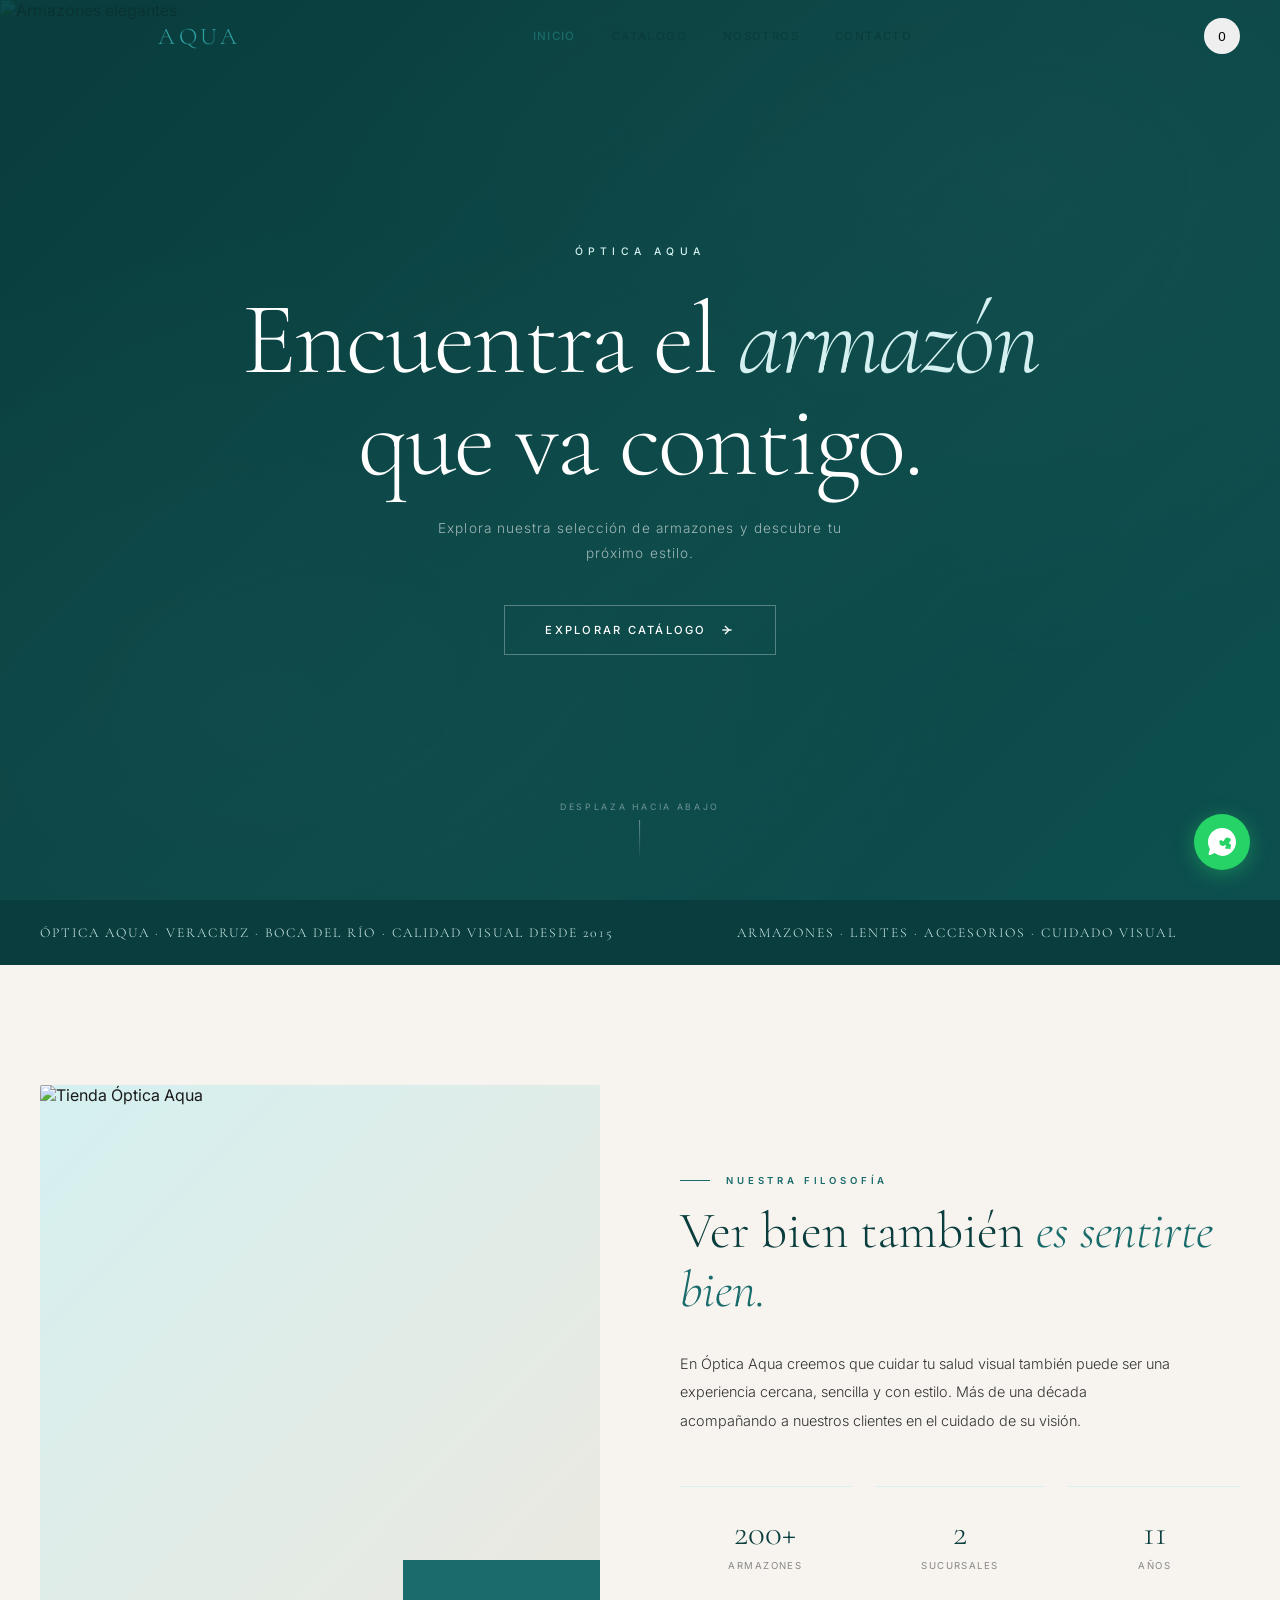
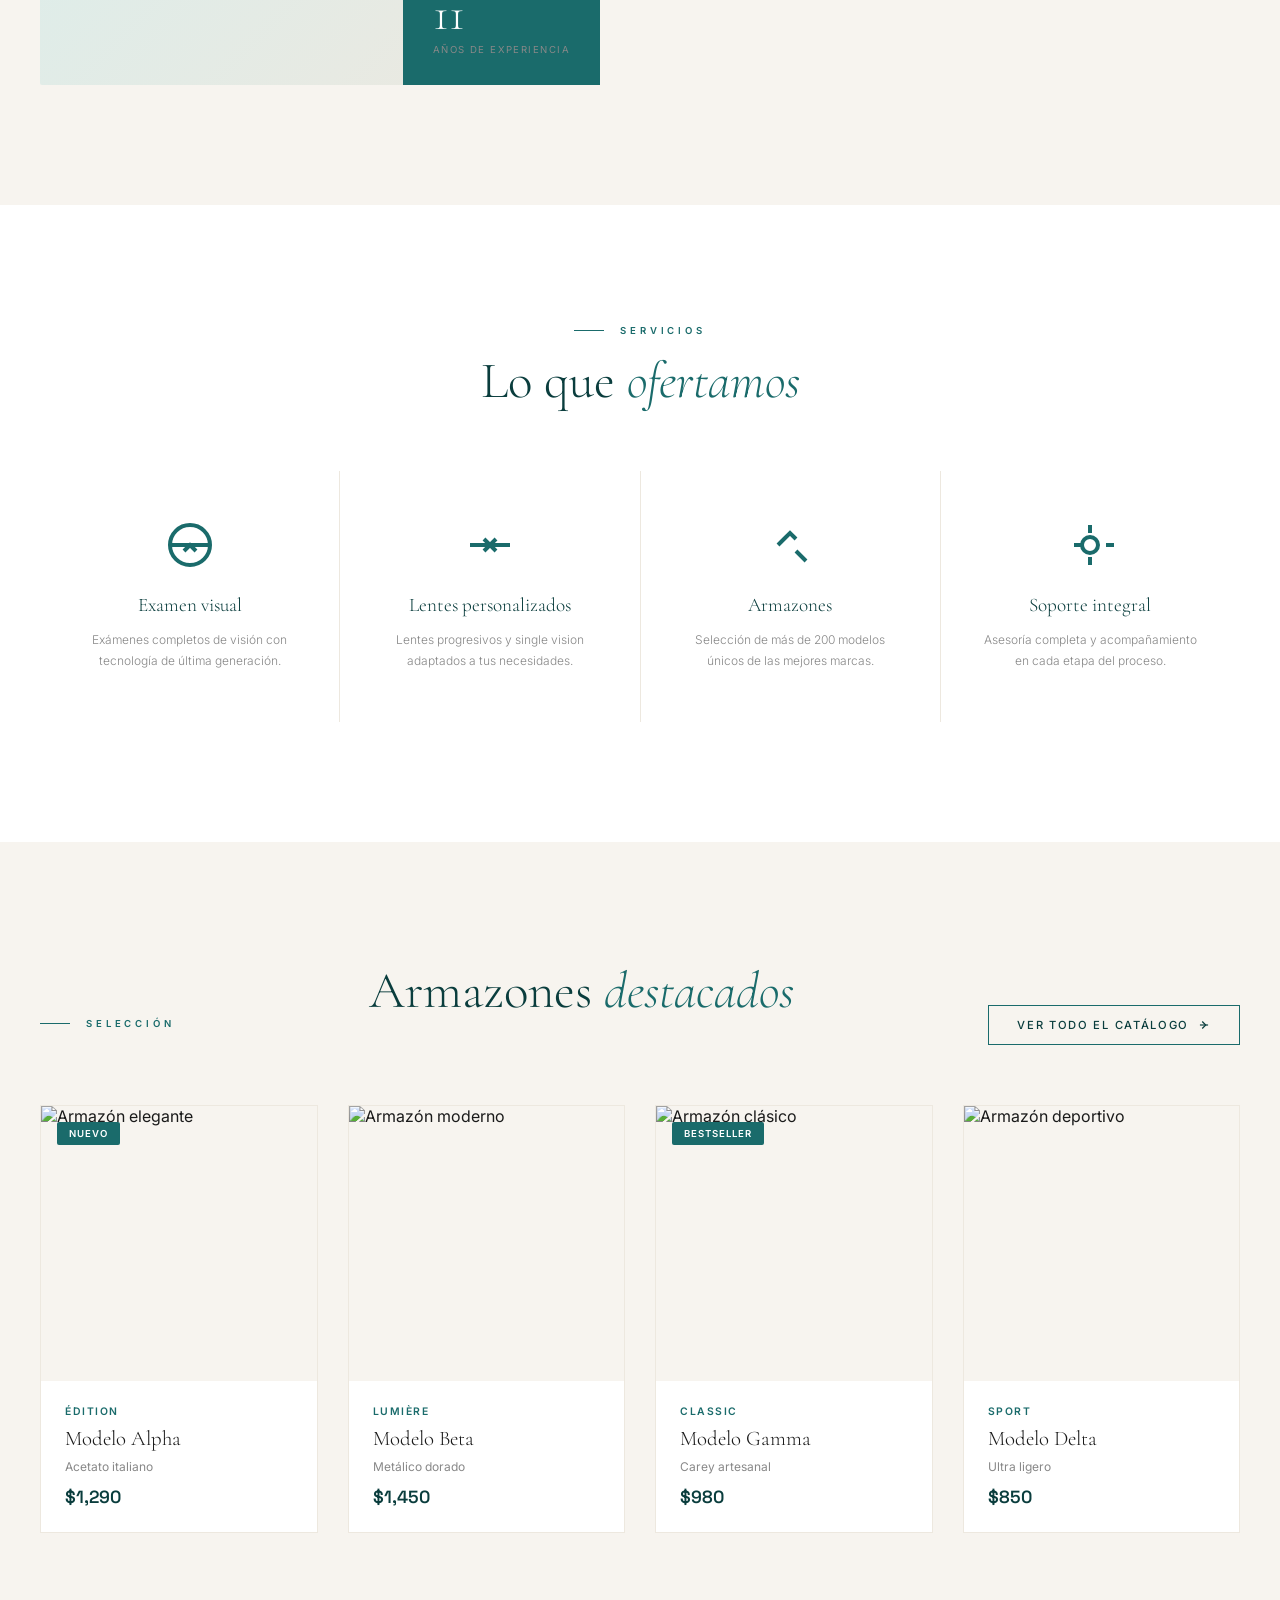
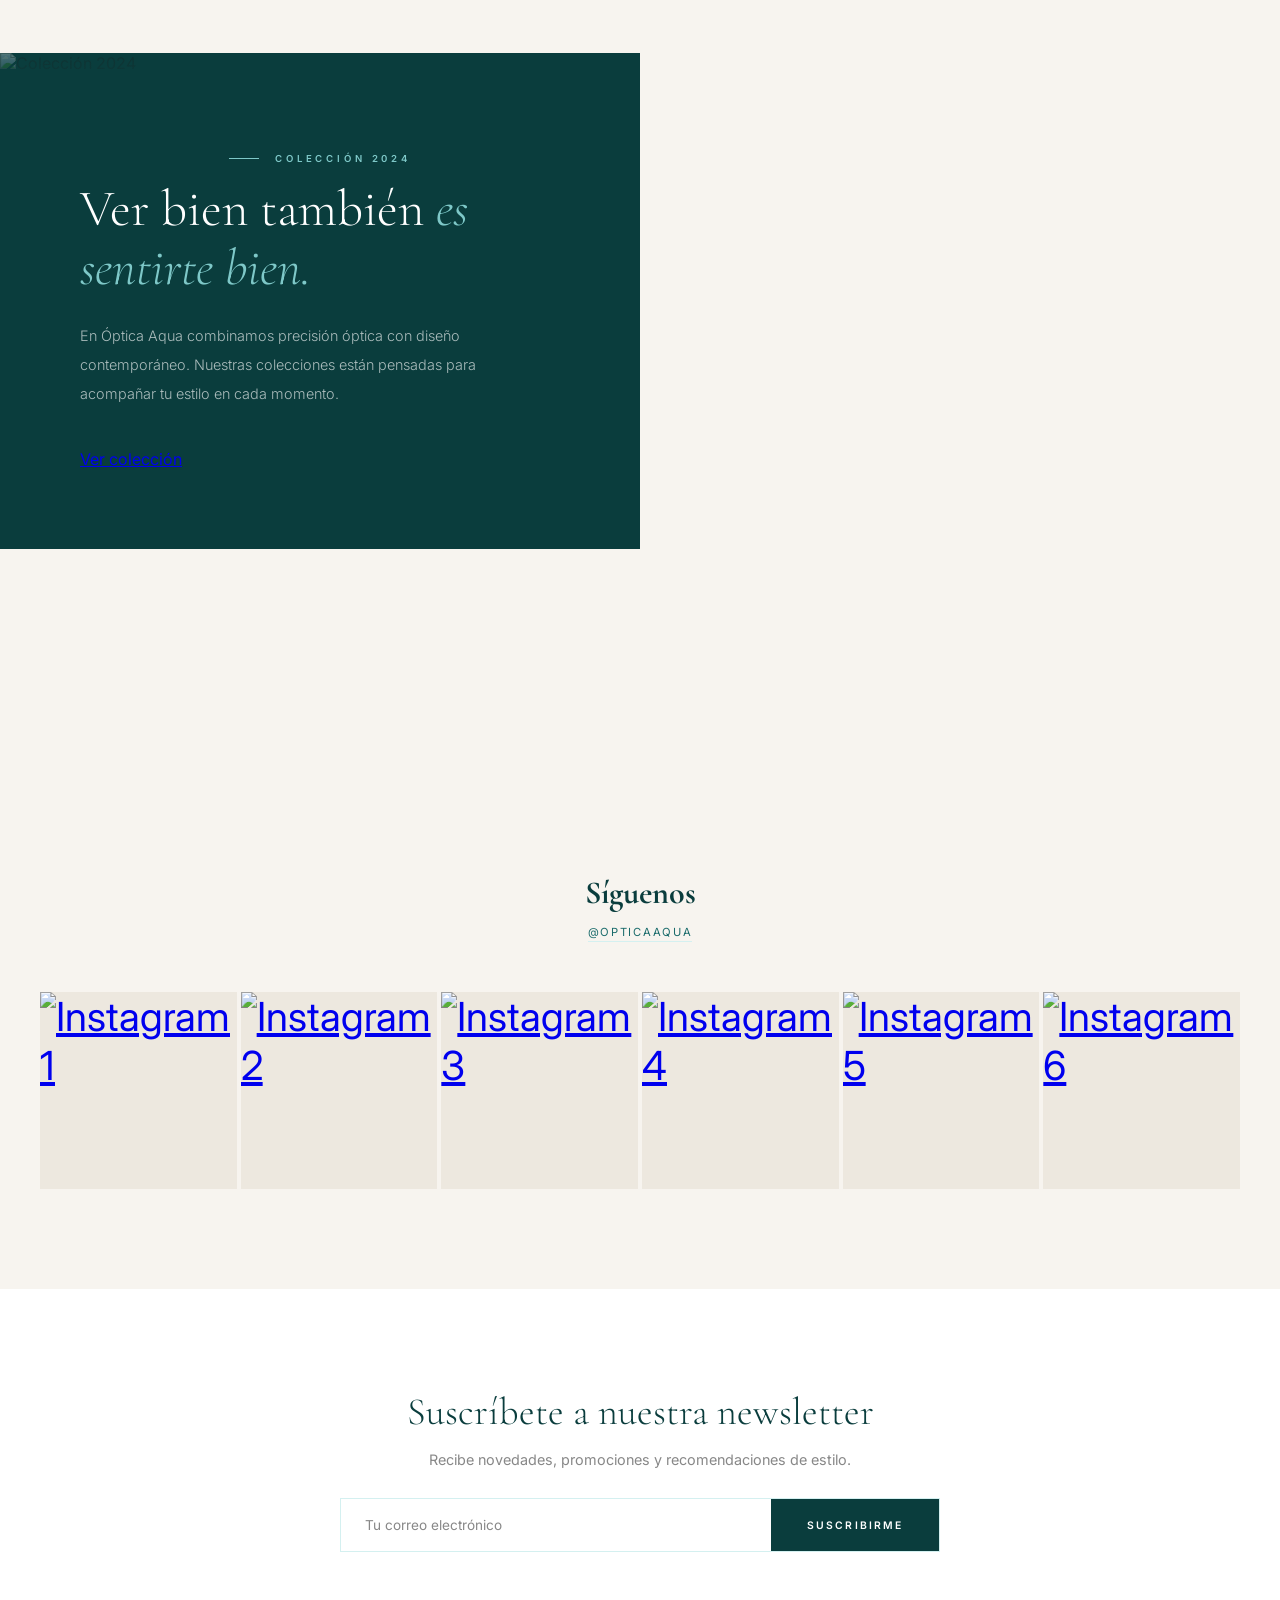
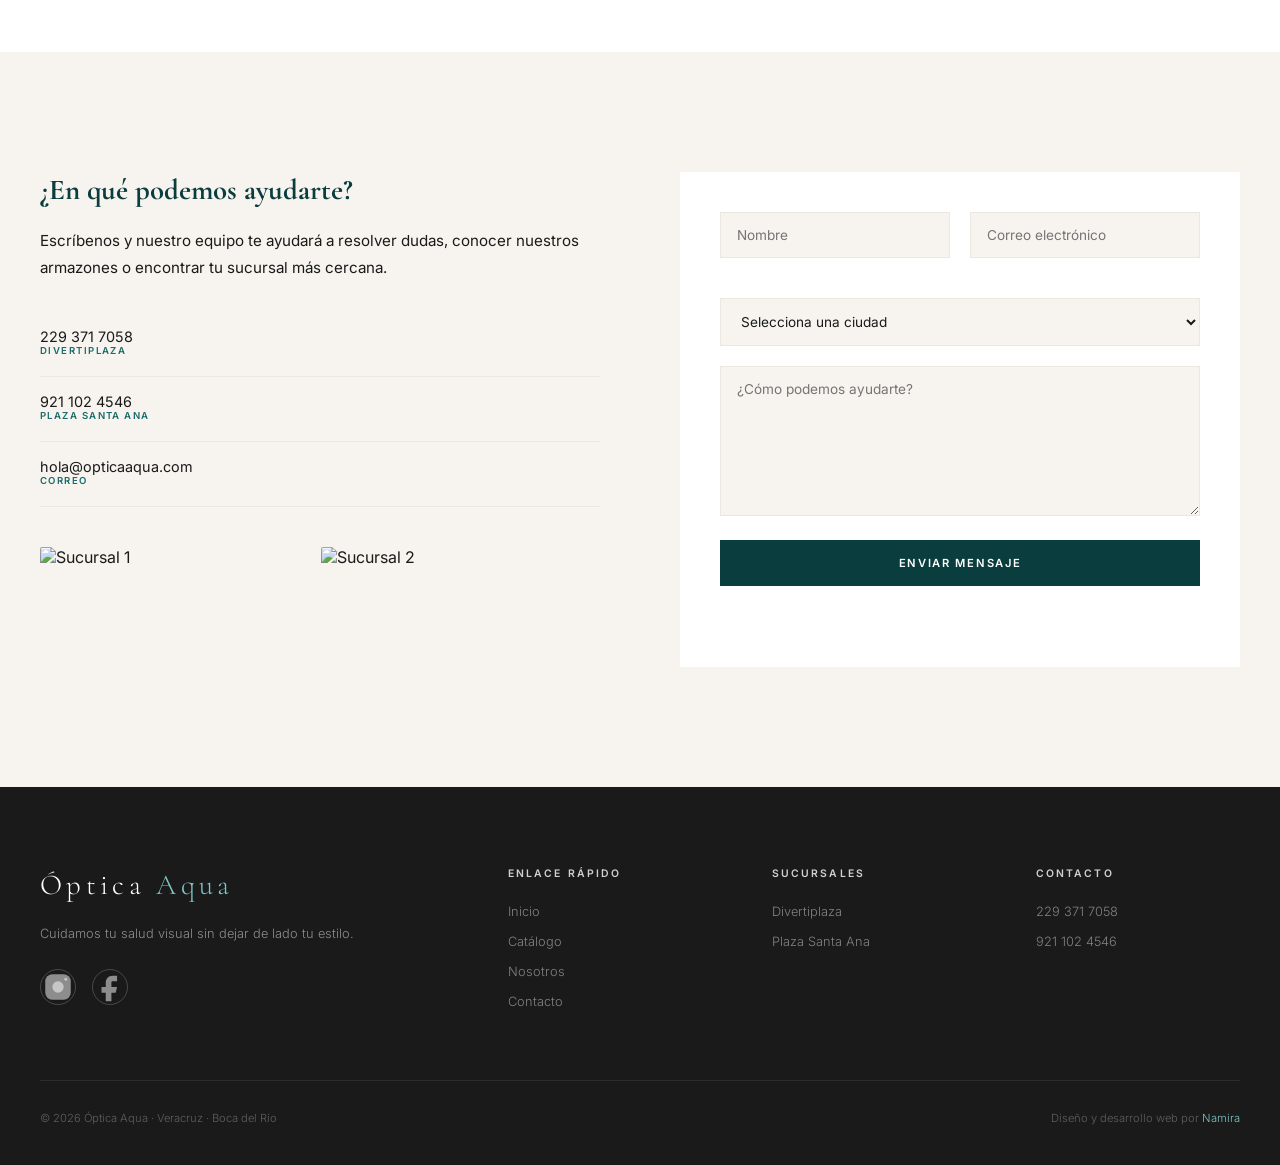
==== commit 6c759152: "Add real images to index.html and catalogo.html - Added Unsplash images to Hero, Philosophy, Feature" ====
--- a/index.html
+++ b/index.html
@@ -4,6 +4,7 @@
     <meta charset="UTF-8">
     <meta name="viewport" content="width=device-width, initial-scale=1.0">
     <title>Óptica Aqua — Veracruz · Boca del Río</title>
+    <link href="https://fonts.googleapis.com/css2?family=Cormorant+Garamond:ital,wght@0,300;0,400;0,500;0,600;0,700;1,300;1,400;1,500&family=Inter:wght@300;400;500;600;700&family=Space+Grotesk:wght@300;400;500;600;700&display=swap" rel="stylesheet">
     <link rel="stylesheet" href="all-styles.css">
 </head>
 <body>
@@ -42,9 +43,10 @@
         <a href="#contacto">Contacto</a>
     </div>
 
-    <!-- Hero Section -->
+    <!-- Hero Section with Background Image -->
     <section class="hero" id="inicio">
         <div class="hero-bg"></div>
+        <img src="https://images.unsplash.com/photo-1574258495973-f010dfbb5373?w=1920&q=80" alt="Armazones elegantes" class="hero-bg-image">
         <div class="hero-content-wrapper">
             <div class="hero-content">
                 <div class="hero-eyebrow">Óptica Aqua</div>
@@ -76,13 +78,11 @@
         </div>
     </div>
 
-    <!-- Philosophy Section -->
+    <!-- Philosophy Section with Image -->
     <section class="philosophy-section" id="nosotros">
         <div class="philosophy-grid">
             <div class="philosophy-visual">
-                <div class="philosophy-image">
-                    <span class="image-placeholder">Imagen Corporativa</span>
-                </div>
+                <img src="https://images.unsplash.com/photo-1556018088-3e3b5f0d3c3b?w=800&q=80" alt="Tienda Óptica Aqua" class="philosophy-image">
                 <div class="philosophy-accent">
                     <div class="stat-number-large">11</div>
                     <div class="stat-label">Años de experiencia</div>
@@ -158,7 +158,7 @@
         </div>
     </section>
 
-    <!-- Featured Products -->
+    <!-- Featured Products with Images -->
     <section class="featured-products">
         <div class="featured-header">
             <div class="section-label">Selección</div>
@@ -171,56 +171,63 @@
                 </svg>
             </a>
         </div>
-        <div class="products-grid">
-            <div class="product-card-simple">
-                <div class="product-image-simple">
-                    <img src="imagenes/FOFO53129.png" alt="FOFO 53129">
-                </div>
-                <div class="product-info-simple">
-                    <div class="product-brand-simple">FOFO</div>
-                    <h3 class="product-name-simple">53129</h3>
-                    <div class="product-meta-simple">PASTA ROSA TRANSPARENTE</div>
-                </div>
-            </div>
-            <div class="product-card-simple">
-                <div class="product-image-simple">
-                    <img src="imagenes/ROWAN.png" alt="ROWAN 13">
-                </div>
-                <div class="product-info-simple">
-                    <div class="product-brand-simple">ROWAN</div>
-                    <h3 class="product-name-simple">13</h3>
-                    <div class="product-meta-simple">PASTA AZUL MARINO</div>
-                </div>
-            </div>
-            <div class="product-card-simple">
-                <div class="product-image-simple">
-                    <img src="imagenes/LADY6046.png" alt="LADY LUCK EYEWEAR ML 6046">
-                </div>
-                <div class="product-info-simple">
-                    <div class="product-brand-simple">LADY LUCK EYEWEAR</div>
-                    <h3 class="product-name-simple">ML 6046</h3>
-                    <div class="product-meta-simple">ACETATO GRIS TRANSPARENTE</div>
-                </div>
-            </div>
-            <div class="product-card-simple">
-                <div class="product-image-simple">
-                    <img src="imagenes/CAFFSEN C2807.png" alt="CAFFSEN C2807">
-                </div>
-                <div class="product-info-simple">
-                    <div class="product-brand-simple">CAFFSEN</div>
-                    <h3 class="product-name-simple">C2807</h3>
-                    <div class="product-meta-simple">PASTA NEGRO</div>
-                </div>
-            </div>
-        </div>
-    </section>
-
-    <!-- Editorial -->
+        <div class="products-grid-featured">
+            <div class="product-card-featured" onclick="window.location.href='catalogo.html'">
+                <div class="product-image-featured">
+                    <img src="https://images.unsplash.com/photo-1591076482161-42ce6da69f67?w=400&q=80" alt="Armazón elegante">
+                    <span class="featured-badge">Nuevo</span>
+                </div>
+                <div class="product-info-featured">
+                    <div class="product-brand-featured">ÉDITION</div>
+                    <h3 class="product-name-featured">Modelo Alpha</h3>
+                    <div class="product-meta-featured">Acetato italiano</div>
+                    <div class="product-price-featured">$1,290</div>
+                </div>
+            </div>
+            <div class="product-card-featured" onclick="window.location.href='catalogo.html'">
+                <div class="product-image-featured">
+                    <img src="https://images.unsplash.com/photo-1577360973728-086e5c003b86?w=400&q=80" alt="Armazón moderno">
+                </div>
+                <div class="product-info-featured">
+                    <div class="product-brand-featured">LUMIÈRE</div>
+                    <h3 class="product-name-featured">Modelo Beta</h3>
+                    <div class="product-meta-featured">Metálico dorado</div>
+                    <div class="product-price-featured">$1,450</div>
+                </div>
+            </div>
+            <div class="product-card-featured" onclick="window.location.href='catalogo.html'">
+                <div class="product-image-featured">
+                    <img src="https://images.unsplash.com/photo-1511499767150-a48a237f0083?w=400&q=80" alt="Armazón clásico">
+                    <span class="featured-badge">Bestseller</span>
+                </div>
+                <div class="product-info-featured">
+                    <div class="product-brand-featured">CLASSIC</div>
+                    <h3 class="product-name-featured">Modelo Gamma</h3>
+                    <div class="product-meta-featured">Carey artesanal</div>
+                    <div class="product-price-featured">$980</div>
+                </div>
+            </div>
+            <div class="product-card-featured" onclick="window.location.href='catalogo.html'">
+                <div class="product-image-featured">
+                    <img src="https://images.unsplash.com/photo-1509695507497-903c140c43b0?w=400&q=80" alt="Armazón deportivo">
+                </div>
+                <div class="product-info-featured">
+                    <div class="product-brand-featured">SPORT</div>
+                    <h3 class="product-name-featured">Modelo Delta</h3>
+                    <div class="product-meta-featured">Ultra ligero</div>
+                    <div class="product-price-featured">$850</div>
+                </div>
+            </div>
+        </div>
+    </section>
+
+    <!-- Editorial Section with Image -->
     <section class="editorial-section">
         <div class="editorial-grid">
             <div class="editorial-image">
-                <div class="editorial-placeholder">
-                    <span class="editorial-placeholder-text">Colección 2024</span>
+                <img src="https://images.unsplash.com/photo-1570222094114-28a9d8894548?w=800&q=80" alt="Colección 2024">
+                <div class="editorial-overlay">
+                    <span class="editorial-text">Colección 2024</span>
                 </div>
             </div>
             <div class="editorial-content">
@@ -232,7 +239,7 @@
         </div>
     </section>
 
-    <!-- Instagram Feed -->
+    <!-- Instagram Feed with Real Images -->
     <section class="instagram-section">
         <div class="instagram-header">
             <h2>Síguenos</h2>
@@ -240,22 +247,22 @@
         </div>
         <div class="instagram-grid">
             <a href="https://www.instagram.com/opticaaqua/" target="_blank" class="insta-item">
-                <div class="insta-placeholder">IG</div>
-            </a>
-            <a href="https://www.instagram.com/opticaaqua/" target="_blank" class="insta-item">
-                <div class="insta-placeholder">IG</div>
-            </a>
-            <a href="https://www.instagram.com/opticaaqua/" target="_blank" class="insta-item">
-                <div class="insta-placeholder">IG</div>
-            </a>
-            <a href="https://www.instagram.com/opticaaqua/" target="_blank" class="insta-item">
-                <div class="insta-placeholder">IG</div>
-            </a>
-            <a href="https://www.instagram.com/opticaaqua/" target="_blank" class="insta-item">
-                <div class="insta-placeholder">IG</div>
-            </a>
-            <a href="https://www.instagram.com/opticaaqua/" target="_blank" class="insta-item">
-                <div class="insta-placeholder">IG</div>
+                <img src="https://images.unsplash.com/photo-1574258495973-f010dfbb5373?w=300&q=80" alt="Instagram 1">
+            </a>
+            <a href="https://www.instagram.com/opticaaqua/" target="_blank" class="insta-item">
+                <img src="https://images.unsplash.com/photo-1556018088-3e3b5f0d3c3b?w=300&q=80" alt="Instagram 2">
+            </a>
+            <a href="https://www.instagram.com/opticaaqua/" target="_blank" class="insta-item">
+                <img src="https://images.unsplash.com/photo-1577360973728-086e5c003b86?w=300&q=80" alt="Instagram 3">
+            </a>
+            <a href="https://www.instagram.com/opticaaqua/" target="_blank" class="insta-item">
+                <img src="https://images.unsplash.com/photo-1511499767150-a48a237f0083?w=300&q=80" alt="Instagram 4">
+            </a>
+            <a href="https://www.instagram.com/opticaaqua/" target="_blank" class="insta-item">
+                <img src="https://images.unsplash.com/photo-1509695507497-903c140c43b0?w=300&q=80" alt="Instagram 5">
+            </a>
+            <a href="https://www.instagram.com/opticaaqua/" target="_blank" class="insta-item">
+                <img src="https://images.unsplash.com/photo-1570222094114-28a9d8894548?w=300&q=80" alt="Instagram 6">
             </a>
         </div>
     </section>
@@ -272,7 +279,7 @@
         </div>
     </section>
 
-    <!-- Contact -->
+    <!-- Contact Section with Images -->
     <section class="contact-section" id="contacto">
         <div class="contact-grid">
             <div class="contact-info">
@@ -298,6 +305,10 @@
                         </div>
                     </li>
                 </ul>
+                <div class="contact-images">
+                    <img src="https://images.unsplash.com/photo-1556018088-3e3b5f0d3c3b?w=200&q=80" alt="Sucursal 1" class="contact-img">
+                    <img src="https://images.unsplash.com/photo-1574258495973-f010dfbb5373?w=200&q=80" alt="Sucursal 2" class="contact-img">
+                </div>
             </div>
             <form class="contact-form">
                 <div class="form-row">
@@ -371,7 +382,7 @@
             </div>
         </div>
         <div class="footer-bottom">
-            <p>© 2026 Óptica Aqua · Veracruz · Boca del Río</p>
+            <p>&copy; 2026 Óptica Aqua · Veracruz · Boca del Río</p>
             <p>Diseño y desarrollo web por <a href="https://www.instagram.com/namiramx/">Namira</a></p>
         </div>
     </footer>
--- a/all-styles.css
+++ b/all-styles.css
@@ -2285,3 +2285,223 @@
         grid-template-columns: 1fr;
     }
 }
+
+/* Hero Background Image */
+.hero-bg-image {
+    position: absolute;
+    top: 0;
+    left: 0;
+    width: 100%;
+    height: 100%;
+    object-fit: cover;
+    opacity: 0.25;
+    z-index: 1;
+    mix-blend-mode: overlay;
+}
+
+/* Philosophy Image */
+.philosophy-image {
+    width: 100%;
+    height: 100%;
+    object-fit: cover;
+    border-radius: 2px;
+    transition: transform 0.5s ease;
+}
+
+.philosophy-visual:hover .philosophy-image {
+    transform: scale(1.03);
+}
+
+/* Featured Products Grid */
+.products-grid-featured {
+    display: grid;
+    grid-template-columns: repeat(4, 1fr);
+    gap: 30px;
+    max-width: 1400px;
+    margin: 0 auto;
+}
+
+.product-card-featured {
+    background: var(--white);
+    border: 1px solid var(--cream-dark);
+    overflow: hidden;
+    cursor: pointer;
+    transition: all 0.4s ease;
+}
+
+.product-card-featured:hover {
+    transform: translateY(-8px);
+    box-shadow: 0 20px 60px rgba(10, 61, 61, 0.15);
+}
+
+.product-image-featured {
+    position: relative;
+    aspect-ratio: 1;
+    overflow: hidden;
+    background: var(--cream);
+}
+
+.product-image-featured img {
+    width: 100%;
+    height: 100%;
+    object-fit: cover;
+    transition: transform 0.6s ease;
+}
+
+.product-card-featured:hover .product-image-featured img {
+    transform: scale(1.08);
+}
+
+.featured-badge {
+    position: absolute;
+    top: 16px;
+    left: 16px;
+    background: var(--mid-aqua);
+    color: var(--white);
+    font-family: var(--font-sans);
+    font-size: 0.6rem;
+    font-weight: 600;
+    letter-spacing: 0.1em;
+    text-transform: uppercase;
+    padding: 6px 12px;
+    border-radius: 2px;
+}
+
+.product-info-featured {
+    padding: 24px;
+}
+
+.product-brand-featured {
+    font-family: var(--font-sans);
+    font-size: 0.65rem;
+    font-weight: 600;
+    color: var(--mid-aqua);
+    letter-spacing: 0.15em;
+    text-transform: uppercase;
+    margin-bottom: 8px;
+}
+
+.product-name-featured {
+    font-family: var(--font-serif);
+    font-size: 1.3rem;
+    font-weight: 300;
+    color: var(--charcoal);
+    margin-bottom: 8px;
+}
+
+.product-meta-featured {
+    font-size: 0.75rem;
+    color: var(--silver);
+    margin-bottom: 12px;
+}
+
+.product-price-featured {
+    font-family: var(--font-display);
+    font-size: 1.1rem;
+    font-weight: 600;
+    color: var(--deep-aqua);
+}
+
+/* Editorial Image */
+.editorial-image img {
+    width: 100%;
+    height: 100%;
+    object-fit: cover;
+}
+
+.editorial-overlay {
+    position: absolute;
+    bottom: 0;
+    left: 0;
+    right: 0;
+    padding: 40px;
+    background: linear-gradient(transparent, rgba(10, 61, 61, 0.85));
+}
+
+.editorial-text {
+    font-family: var(--font-display);
+    font-size: 1rem;
+    color: var(--white);
+    letter-spacing: 0.2em;
+    text-transform: uppercase;
+}
+
+/* Instagram Grid with Images */
+.instagram-grid {
+    display: grid;
+    grid-template-columns: repeat(6, 1fr);
+    gap: 4px;
+    max-width: 1400px;
+    margin: 0 auto;
+}
+
+.instagram-grid img {
+    width: 100%;
+    height: 100%;
+    object-fit: cover;
+    transition: transform 0.5s ease;
+}
+
+.instagram-grid a:hover img {
+    transform: scale(1.05);
+}
+
+/* Contact Images */
+.contact-images {
+    display: flex;
+    gap: 12px;
+    margin-top: 24px;
+}
+
+.contact-img {
+    width: 48%;
+    height: 120px;
+    object-fit: cover;
+    border-radius: 2px;
+    transition: transform 0.3s ease;
+}
+
+.contact-img:hover {
+    transform: scale(1.03);
+}
+
+/* Responsive */
+@media (max-width: 1024px) {
+    .products-grid-featured {
+        grid-template-columns: repeat(2, 1fr);
+    }
+    
+    .instagram-grid {
+        grid-template-columns: repeat(3, 1fr);
+    }
+}
+
+@media (max-width: 768px) {
+    .products-grid-featured {
+        grid-template-columns: repeat(2, 1fr);
+        gap: 16px;
+    }
+    
+    .instagram-grid {
+        grid-template-columns: repeat(2, 1fr);
+    }
+    
+    .contact-images {
+        flex-direction: column;
+    }
+    
+    .contact-img {
+        width: 100%;
+        height: 150px;
+    }
+}
+
+@media (max-width: 480px) {
+    .products-grid-featured {
+        grid-template-columns: 1fr;
+    }
+    
+    .instagram-grid {
+        grid-template-columns: 1fr;
+    }
+}
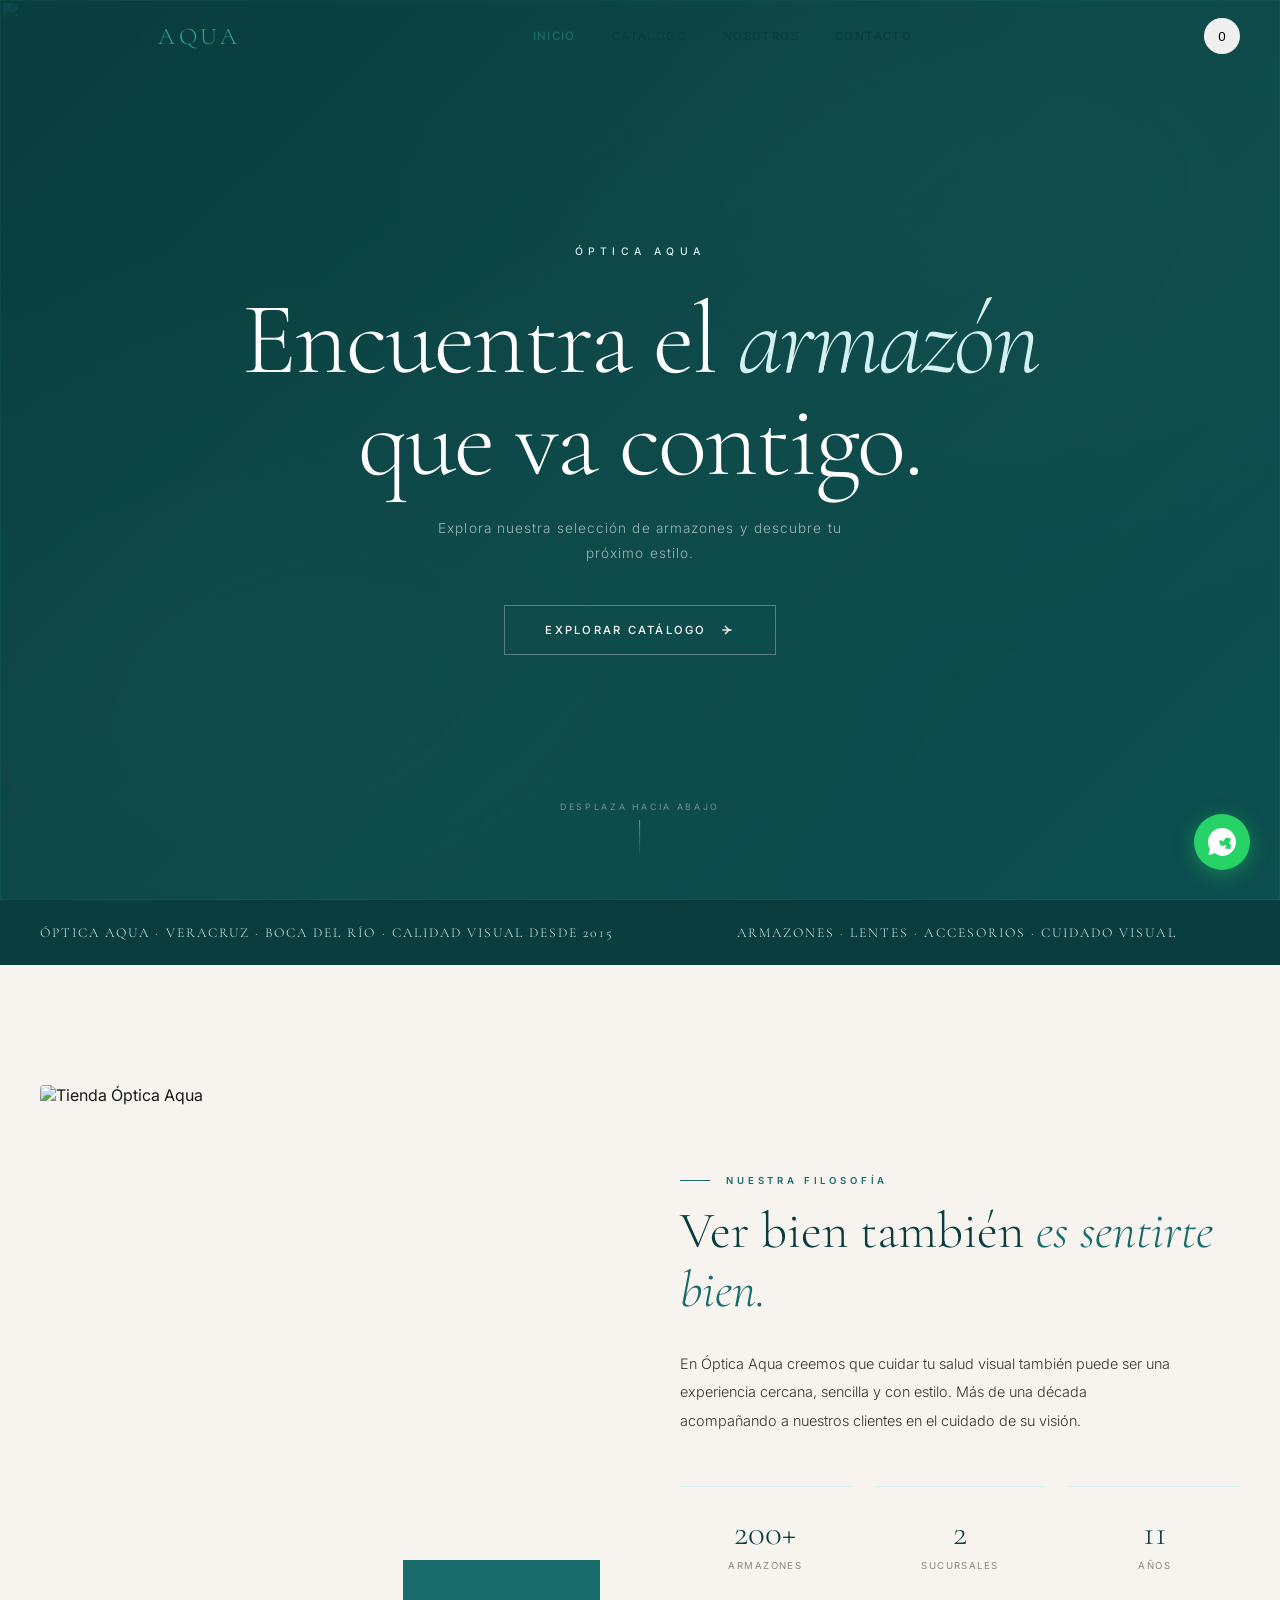
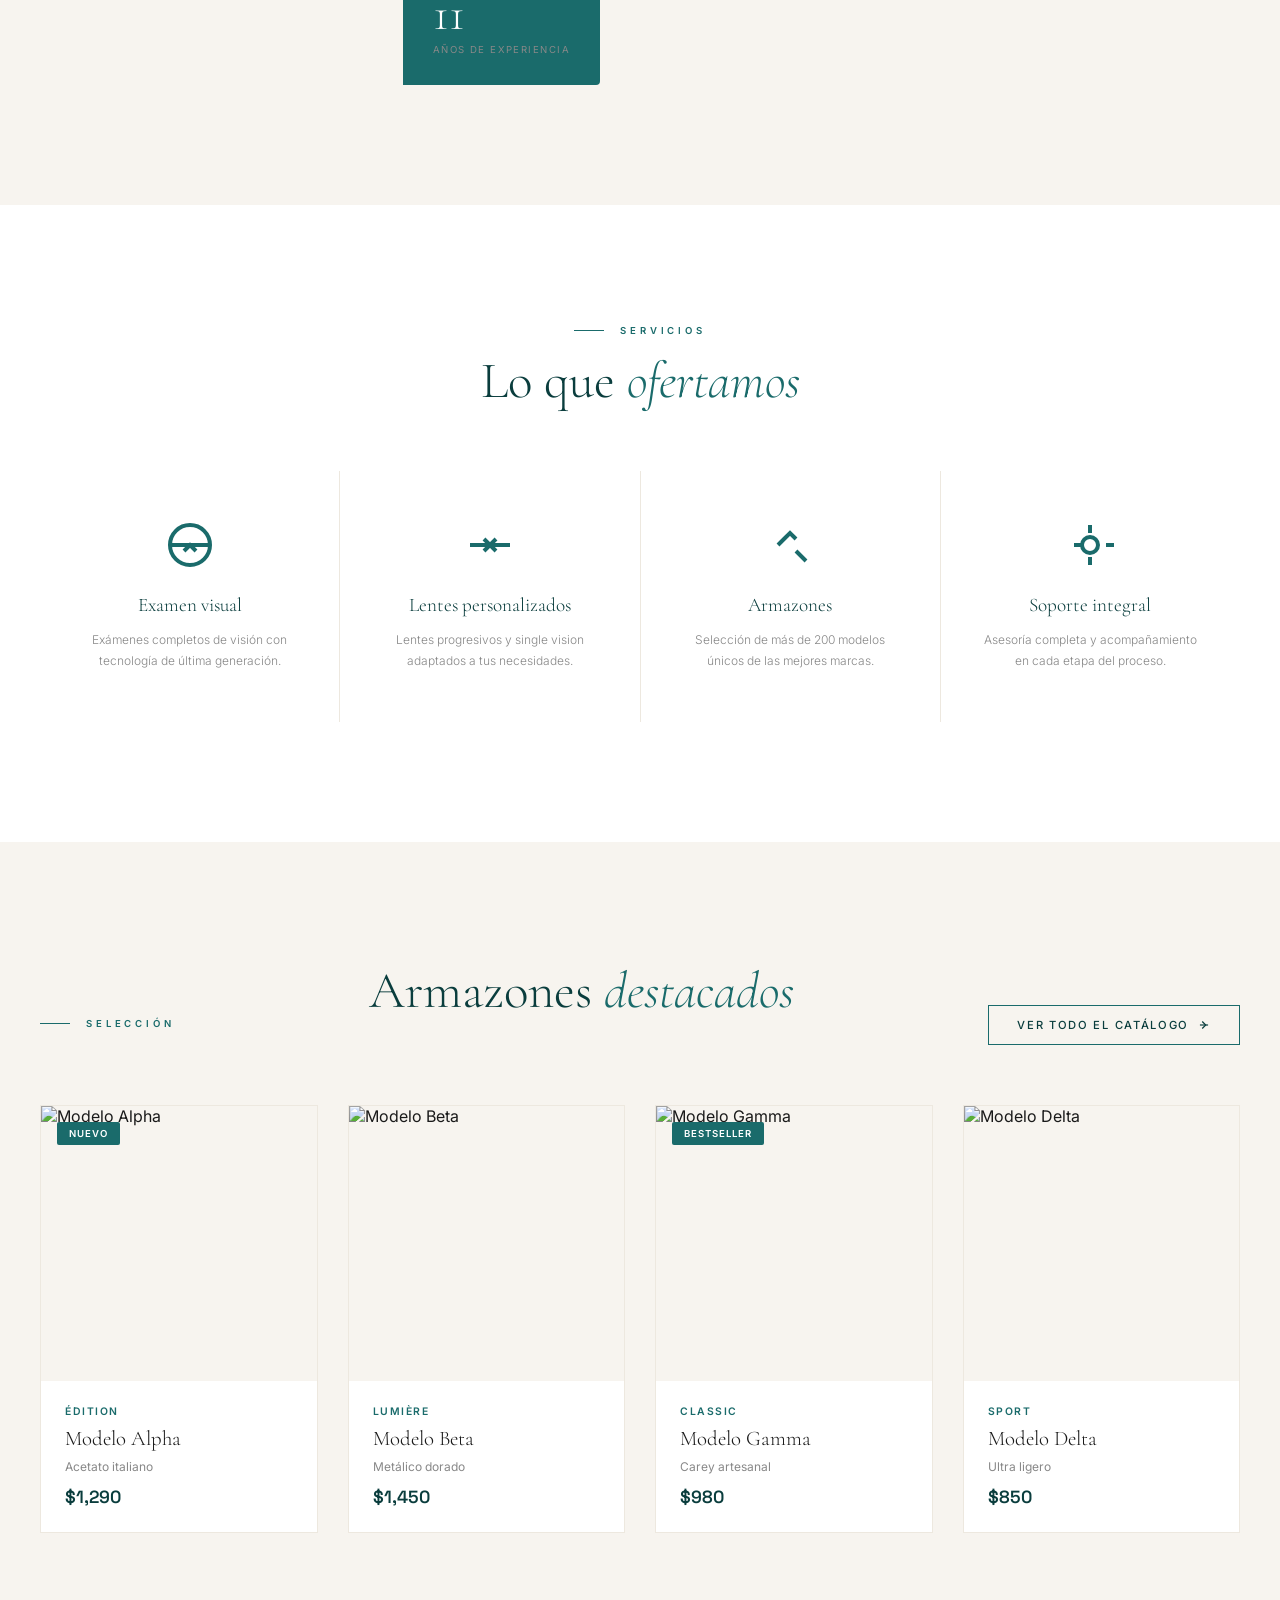
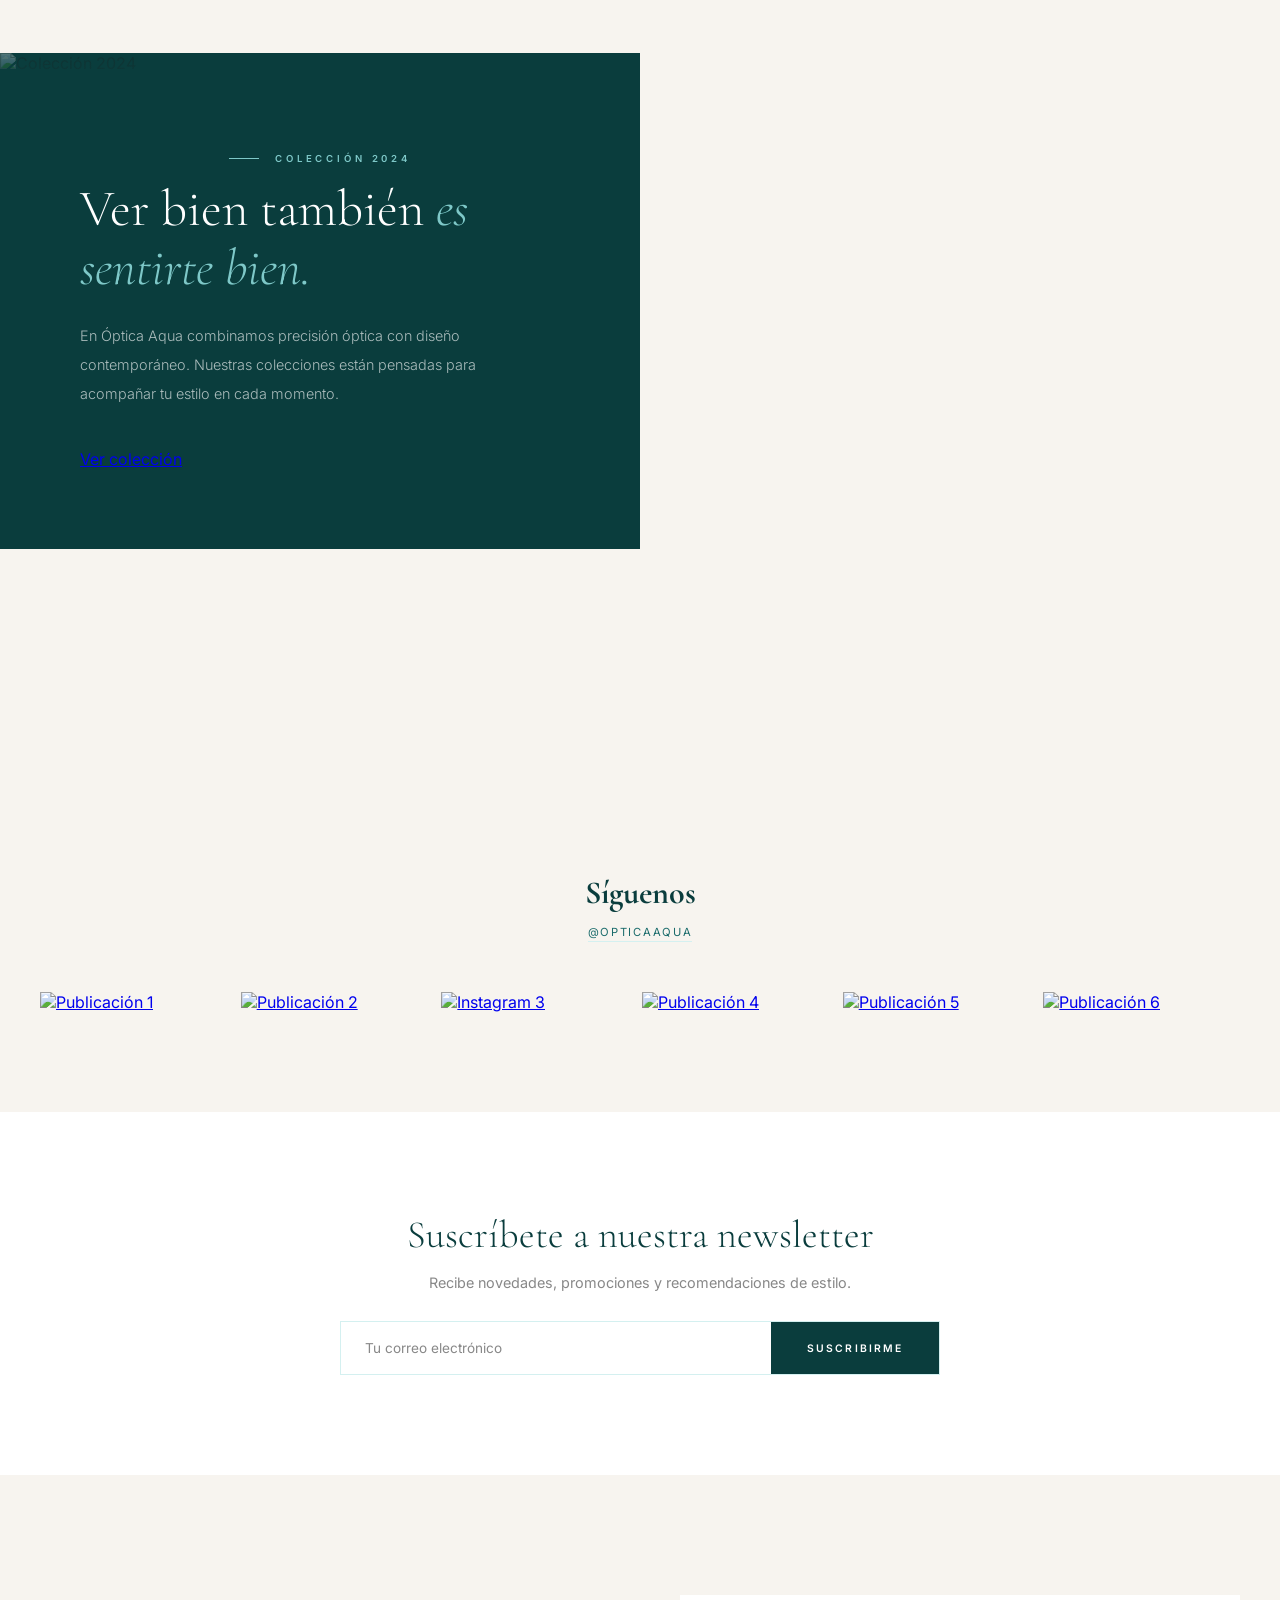
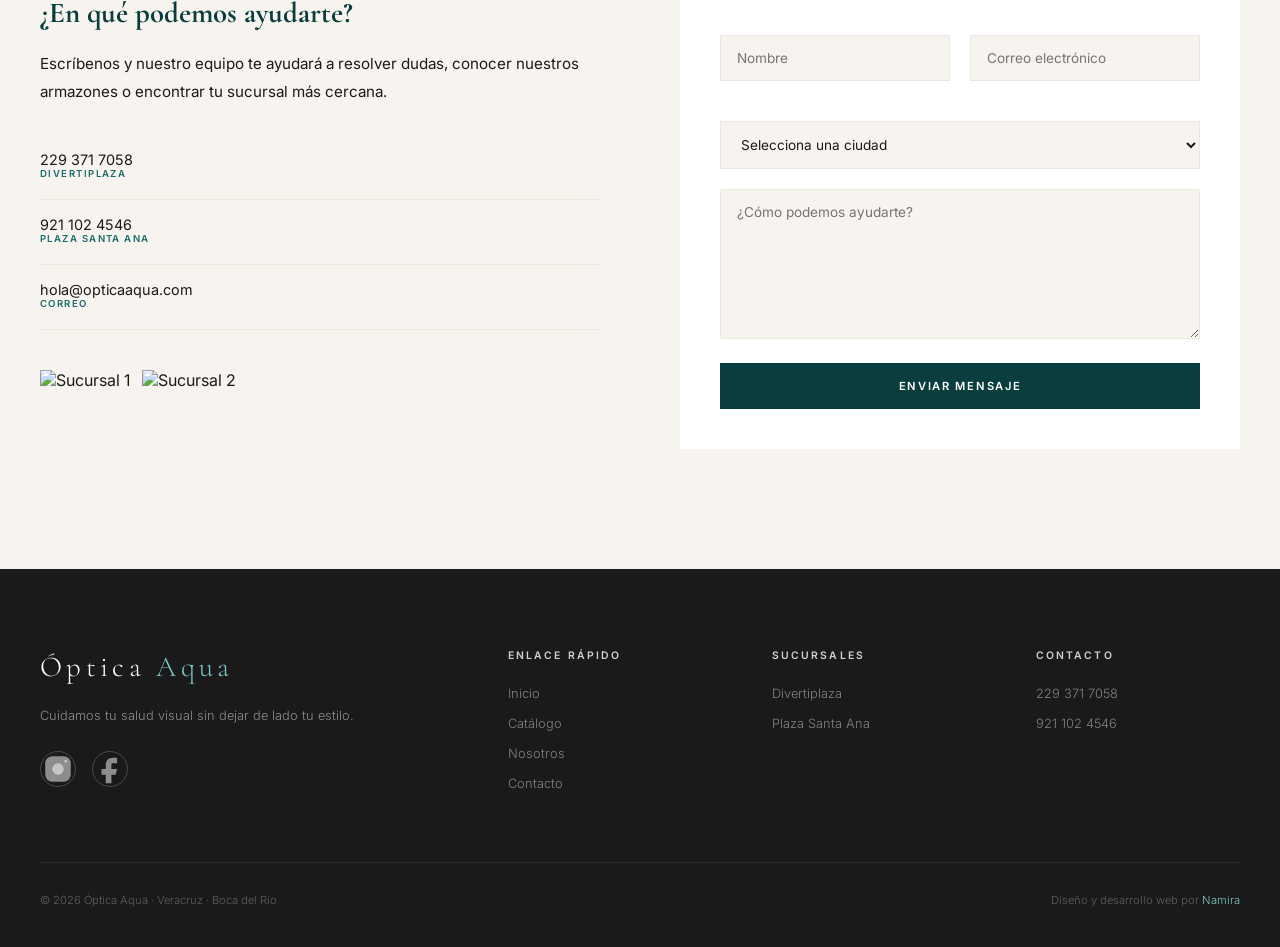
==== commit cec728b1: "Fix: Remove duplicate styles and add complete section styles - Removed duplicate CSS rules for philo" ====
--- a/index.html
+++ b/index.html
@@ -46,7 +46,7 @@
     <!-- Hero Section with Background Image -->
     <section class="hero" id="inicio">
         <div class="hero-bg"></div>
-        <img src="https://images.unsplash.com/photo-1574258495973-f010dfbb5373?w=1920&q=80" alt="Armazones elegantes" class="hero-bg-image">
+        <img src="https://images.unsplash.com/photo-1574258495973-f010dfbb5373?w=1920&q=80" alt="" class="hero-bg-image">
         <div class="hero-content-wrapper">
             <div class="hero-content">
                 <div class="hero-eyebrow">Óptica Aqua</div>
@@ -174,7 +174,7 @@
         <div class="products-grid-featured">
             <div class="product-card-featured" onclick="window.location.href='catalogo.html'">
                 <div class="product-image-featured">
-                    <img src="https://images.unsplash.com/photo-1591076482161-42ce6da69f67?w=400&q=80" alt="Armazón elegante">
+                    <img src="https://images.unsplash.com/photo-1591076482161-42ce6da69f67?w=400&q=80" alt="Modelo Alpha">
                     <span class="featured-badge">Nuevo</span>
                 </div>
                 <div class="product-info-featured">
@@ -186,7 +186,7 @@
             </div>
             <div class="product-card-featured" onclick="window.location.href='catalogo.html'">
                 <div class="product-image-featured">
-                    <img src="https://images.unsplash.com/photo-1577360973728-086e5c003b86?w=400&q=80" alt="Armazón moderno">
+                    <img src="https://images.unsplash.com/photo-1577360973728-086e5c003b86?w=400&q=80" alt="Modelo Beta">
                 </div>
                 <div class="product-info-featured">
                     <div class="product-brand-featured">LUMIÈRE</div>
@@ -197,7 +197,7 @@
             </div>
             <div class="product-card-featured" onclick="window.location.href='catalogo.html'">
                 <div class="product-image-featured">
-                    <img src="https://images.unsplash.com/photo-1511499767150-a48a237f0083?w=400&q=80" alt="Armazón clásico">
+                    <img src="https://images.unsplash.com/photo-1511499767150-a48a237f0083?w=400&q=80" alt="Modelo Gamma">
                     <span class="featured-badge">Bestseller</span>
                 </div>
                 <div class="product-info-featured">
@@ -209,7 +209,7 @@
             </div>
             <div class="product-card-featured" onclick="window.location.href='catalogo.html'">
                 <div class="product-image-featured">
-                    <img src="https://images.unsplash.com/photo-1509695507497-903c140c43b0?w=400&q=80" alt="Armazón deportivo">
+                    <img src="https://images.unsplash.com/photo-1509695507497-903c140c43b0?w=400&q=80" alt="Modelo Delta">
                 </div>
                 <div class="product-info-featured">
                     <div class="product-brand-featured">SPORT</div>
@@ -247,22 +247,22 @@
         </div>
         <div class="instagram-grid">
             <a href="https://www.instagram.com/opticaaqua/" target="_blank" class="insta-item">
-                <img src="https://images.unsplash.com/photo-1574258495973-f010dfbb5373?w=300&q=80" alt="Instagram 1">
-            </a>
-            <a href="https://www.instagram.com/opticaaqua/" target="_blank" class="insta-item">
-                <img src="https://images.unsplash.com/photo-1556018088-3e3b5f0d3c3b?w=300&q=80" alt="Instagram 2">
+                <img src="https://images.unsplash.com/photo-1574258495973-f010dfbb5373?w=300&q=80" alt="Publicación 1">
+            </a>
+            <a href="https://www.instagram.com/opticaaqua/" target="_blank" class="insta-item">
+                <img src="https://images.unsplash.com/photo-1556018088-3e3b5f0d3c3b?w=300&q=80" alt="Publicación 2">
             </a>
             <a href="https://www.instagram.com/opticaaqua/" target="_blank" class="insta-item">
                 <img src="https://images.unsplash.com/photo-1577360973728-086e5c003b86?w=300&q=80" alt="Instagram 3">
             </a>
             <a href="https://www.instagram.com/opticaaqua/" target="_blank" class="insta-item">
-                <img src="https://images.unsplash.com/photo-1511499767150-a48a237f0083?w=300&q=80" alt="Instagram 4">
-            </a>
-            <a href="https://www.instagram.com/opticaaqua/" target="_blank" class="insta-item">
-                <img src="https://images.unsplash.com/photo-1509695507497-903c140c43b0?w=300&q=80" alt="Instagram 5">
-            </a>
-            <a href="https://www.instagram.com/opticaaqua/" target="_blank" class="insta-item">
-                <img src="https://images.unsplash.com/photo-1570222094114-28a9d8894548?w=300&q=80" alt="Instagram 6">
+                <img src="https://images.unsplash.com/photo-1511499767150-a48a237f0083?w=300&q=80" alt="Publicación 4">
+            </a>
+            <a href="https://www.instagram.com/opticaaqua/" target="_blank" class="insta-item">
+                <img src="https://images.unsplash.com/photo-1509695507497-903c140c43b0?w=300&q=80" alt="Publicación 5">
+            </a>
+            <a href="https://www.instagram.com/opticaaqua/" target="_blank" class="insta-item">
+                <img src="https://images.unsplash.com/photo-1570222094114-28a9d8894548?w=300&q=80" alt="Publicación 6">
             </a>
         </div>
     </section>
--- a/all-styles.css
+++ b/all-styles.css
@@ -684,26 +684,6 @@
     margin: 0 auto;
 }
 
-.philosophy-visual {
-    position: relative;
-    height: 600px;
-    overflow: hidden;
-}
-
-.philosophy-image {
-    width: 100%;
-    height: 100%;
-    background: linear-gradient(135deg, var(--aqua-whisper) 0%, var(--cream-dark) 100%);
-    display: flex;
-    align-items: center;
-    justify-content: center;
-    border-radius: 2px;
-}
-
-.image-placeholder {
-    font-family: var(--font-display);
-    font-size: 1rem;
-    color: var(--silver);
     letter-spacing: 0.2em;
     text-transform: uppercase;
 }
@@ -1070,29 +1050,6 @@
     margin: 0 auto;
 }
 
-.insta-item {
-    aspect-ratio: 1;
-    overflow: hidden;
-    position: relative;
-    cursor: pointer;
-    background: var(--cream-dark);
-    display: flex;
-    align-items: center;
-    justify-content: center;
-    font-size: 2.5rem;
-}
-
-.insta-item:hover {
-    opacity: 0.9;
-}
-
-.insta-placeholder {
-    font-family: var(--font-display);
-    font-size: 0.8rem;
-    color: var(--silver);
-    letter-spacing: 0.2em;
-    text-transform: uppercase;
-}
 
 /* Newsletter */
 .newsletter-section {
@@ -2300,17 +2257,6 @@
 }
 
 /* Philosophy Image */
-.philosophy-image {
-    width: 100%;
-    height: 100%;
-    object-fit: cover;
-    border-radius: 2px;
-    transition: transform 0.5s ease;
-}
-
-.philosophy-visual:hover .philosophy-image {
-    transform: scale(1.03);
-}
 
 /* Featured Products Grid */
 .products-grid-featured {
@@ -2450,19 +2396,488 @@
 .contact-images {
     display: flex;
     gap: 12px;
-    margin-top: 24px;
-}
-
-.contact-img {
-    width: 48%;
-    height: 120px;
+    .products-grid-featured {
+        grid-template-columns: repeat(2, 1fr);
+    }
+    
+    .instagram-grid {
+        grid-template-columns: repeat(3, 1fr);
+    }
+}
+
+@media (max-width: 768px) {
+    .products-grid-featured {
+        grid-template-columns: repeat(2, 1fr);
+        gap: 16px;
+    }
+    
+    .instagram-grid {
+        grid-template-columns: repeat(2, 1fr);
+    }
+    
+    .contact-images {
+        flex-direction: column;
+    }
+    
+    .contact-img {
+        width: 100%;
+        height: 150px;
+    }
+}
+
+@media (max-width: 480px) {
+    .products-grid-featured {
+        grid-template-columns: 1fr;
+    }
+    
+    .instagram-grid {
+        grid-template-columns: 1fr;
+    }
+}
+
+/* Product Modal */
+.product-modal {
+    position: fixed;
+    top: 0;
+    left: 0;
+    width: 100%;
+    height: 100%;
+    background: rgba(0, 0, 0, 0.8);
+    z-index: 20000;
+    display: none;
+    align-items: center;
+    justify-content: center;
+    padding: 20px;
+}
+
+.product-modal.active {
+    display: flex;
+}
+
+.product-modal-content {
+    background: var(--white);
+    max-width: 900px;
+    width: 100%;
+    max-height: 90vh;
+    overflow-y: auto;
+    display: grid;
+    grid-template-columns: 1fr 1fr;
+    border-radius: 4px;
+    position: relative;
+}
+
+.product-modal-close {
+    position: absolute;
+    top: 20px;
+    right: 20px;
+    width: 40px;
+    height: 40px;
+    background: var(--white);
+    border: none;
+    border-radius: 50%;
+    cursor: pointer;
+    font-size: 1.5rem;
+    display: flex;
+    align-items: center;
+    justify-content: center;
+    z-index: 10;
+    transition: all 0.3s ease;
+}
+
+.product-modal-close:hover {
+    background: var(--deep-aqua);
+    color: var(--white);
+}
+
+.product-modal-image {
+    background: var(--cream);
+    display: flex;
+    align-items: center;
+    justify-content: center;
+    padding: 40px;
+    min-height: 400px;
+}
+
+.product-modal-image img {
+    max-width: 100%;
+    max-height: 400px;
+    object-fit: contain;
+}
+
+.product-modal-info {
+    padding: 40px;
+    display: flex;
+    flex-direction: column;
+    justify-content: center;
+}
+
+.product-modal-brand {
+    font-family: var(--font-sans);
+    font-size: 0.7rem;
+    font-weight: 600;
+    color: var(--mid-aqua);
+    letter-spacing: 0.2em;
+    text-transform: uppercase;
+    margin-bottom: 12px;
+}
+
+.product-modal-name {
+    font-family: var(--font-serif);
+    font-size: 2rem;
+    font-weight: 300;
+    color: var(--charcoal);
+    margin-bottom: 16px;
+}
+
+.product-modal-price {
+    font-family: var(--font-display);
+    font-size: 1.5rem;
+    font-weight: 600;
+    color: var(--deep-aqua);
+    margin-bottom: 24px;
+}
+
+.product-modal-description {
+    font-family: var(--font-sans);
+    font-size: 0.9rem;
+    color: var(--graphite);
+    line-height: 1.8;
+    margin-bottom: 24px;
+}
+
+.product-modal-details {
+    margin-bottom: 24px;
+}
+
+.product-modal-details p {
+    font-size: 0.85rem;
+    color: var(--silver);
+    margin-bottom: 8px;
+}
+
+.product-modal-add {
+    width: 100%;
+    padding: 16px;
+    background: var(--deep-aqua);
+    color: var(--white);
+    border: none;
+    font-family: var(--font-sans);
+    font-size: 0.75rem;
+    font-weight: 600;
+    letter-spacing: 0.15em;
+    text-transform: uppercase;
+    cursor: pointer;
+    transition: background 0.3s ease;
+    display: flex;
+    align-items: center;
+    justify-content: center;
+    gap: 10px;
+}
+
+.product-modal-add:hover {
+    background: var(--mid-aqua);
+}
+
+.cart-icon {
+    width: 18px;
+    height: 18px;
+}
+
+/* Cart Page */
+.cart-page {
+    padding: 120px 40px;
+    min-height: 60vh;
+}
+
+.cart-container {
+    max-width: 800px;
+    margin: 0 auto;
+    text-align: center;
+}
+
+.cart-empty-icon {
+    font-size: 4rem;
+    color: var(--silver);
+    margin-bottom: 24px;
+}
+
+.cart-empty h2 {
+    font-family: var(--font-serif);
+    font-size: 2rem;
+    font-weight: 300;
+    color: var(--deep-aqua);
+    margin-bottom: 16px;
+}
+
+.cart-empty p {
+    color: var(--silver);
+    margin-bottom: 32px;
+}
+
+.cart-cta {
+    display: inline-block;
+    padding: 16px 40px;
+    background: var(--deep-aqua);
+    color: var(--white);
+    text-decoration: none;
+    font-family: var(--font-sans);
+    font-size: 0.75rem;
+    font-weight: 600;
+    letter-spacing: 0.15em;
+    text-transform: uppercase;
+    transition: all 0.3s ease;
+}
+
+.cart-cta:hover {
+    background: var(--mid-aqua);
+    transform: translateY(-2px);
+}
+
+/* Responsive Modal */
+@media (max-width: 768px) {
+    .product-modal-content {
+        grid-template-columns: 1fr;
+        max-height: 85vh;
+    }
+    
+    .product-modal-image {
+        min-height: 250px;
+    }
+    
+    .product-modal-info {
+        padding: 24px;
+    }
+}
+
+/* Philosophy Section with Image */
+.philosophy-section {
+    padding: 120px 40px;
+}
+
+.philosophy-grid {
+    display: grid;
+    grid-template-columns: 1fr 1fr;
+    gap: 80px;
+    align-items: center;
+    max-width: 1400px;
+    margin: 0 auto;
+}
+
+.philosophy-visual {
+    position: relative;
+    height: 600px;
+    overflow: hidden;
+    border-radius: 4px;
+}
+
+.philosophy-image {
+    width: 100%;
+    height: 100%;
     object-fit: cover;
+    transition: transform 0.5s ease;
+}
+
+.philosophy-visual:hover .philosophy-image {
+    transform: scale(1.03);
+}
+
+.philosophy-accent {
+    position: absolute;
+    bottom: 0;
+    right: 0;
+    background: var(--mid-aqua);
+    color: var(--white);
+    padding: 30px;
+    max-width: 200px;
+}
+
+.stat-number-large {
+    font-family: var(--font-serif);
+    font-size: 3rem;
+    font-weight: 300;
+    line-height: 1;
+}
+
+.philosophy-content {
+    padding: 20px 0;
+}
+
+.philosophy-text {
+    font-family: var(--font-sans);
+    font-size: 0.9rem;
+    font-weight: 300;
+    color: var(--graphite);
+    line-height: 2;
+    margin-top: 30px;
+    max-width: 500px;
+}
+
+.philosophy-stats {
+    display: grid;
+    grid-template-columns: repeat(3, 1fr);
+    gap: 24px;
+    margin-top: 50px;
+}
+
+.stat {
+    text-align: center;
+    padding: 24px 0;
+    border-top: 1px solid var(--aqua-whisper);
+}
+
+.stat-number {
+    font-family: var(--font-serif);
+    font-size: 2.2rem;
+    font-weight: 300;
+    color: var(--deep-aqua);
+}
+
+.stat-label {
+    font-family: var(--font-sans);
+    font-size: 0.6rem;
+    color: var(--silver);
+    letter-spacing: 0.15em;
+    text-transform: uppercase;
+    margin-top: 6px;
+}
+
+/* Instagram Section with Images */
+.instagram-section {
+    padding: 100px 40px;
+    background: var(--cream);
+}
+
+.instagram-header {
+    text-align: center;
+    margin-bottom: 50px;
+}
+
+.instagram-header h2 {
+    font-family: var(--font-serif);
+    font-size: 2rem;
+    color: var(--deep-aqua);
+    margin-bottom: 8px;
+}
+
+.instagram-header a {
+    font-family: var(--font-sans);
+    font-size: 0.7rem;
+    color: var(--mid-aqua);
+    letter-spacing: 0.15em;
+    text-decoration: none;
+    text-transform: uppercase;
+    border-bottom: 1px solid var(--aqua-whisper);
+    padding-bottom: 2px;
+    display: inline-block;
+}
+
+.instagram-grid {
+    display: grid;
+    grid-template-columns: repeat(6, 1fr);
+    gap: 4px;
+    max-width: 1400px;
+    margin: 0 auto;
+}
+
+.instagram-grid img {
+    width: 100%;
+    height: 100%;
+    object-fit: cover;
+    transition: transform 0.5s ease;
+}
+
+.instagram-grid a:hover img {
+    transform: scale(1.05);
+}
+
+/* Featured Products Grid */
+.products-grid-featured {
+    display: grid;
+    grid-template-columns: repeat(4, 1fr);
+    gap: 30px;
+    max-width: 1400px;
+    margin: 0 auto;
+}
+
+.product-card-featured {
+    background: var(--white);
+    border: 1px solid var(--cream-dark);
+    overflow: hidden;
+    cursor: pointer;
+    transition: all 0.4s ease;
+}
+
+.product-card-featured:hover {
+    transform: translateY(-8px);
+    box-shadow: 0 20px 60px rgba(10, 61, 61, 0.15);
+}
+
+.product-image-featured {
+    position: relative;
+    aspect-ratio: 1;
+    overflow: hidden;
+    background: var(--cream);
+}
+
+.product-image-featured img {
+    width: 100%;
+    height: 100%;
+    object-fit: cover;
+    transition: transform 0.6s ease;
+}
+
+.product-card-featured:hover .product-image-featured img {
+    transform: scale(1.08);
+}
+
+.featured-badge {
+    position: absolute;
+    top: 16px;
+    left: 16px;
+    background: var(--mid-aqua);
+    color: var(--white);
+    font-family: var(--font-sans);
+    font-size: 0.6rem;
+    font-weight: 600;
+    letter-spacing: 0.1em;
+    text-transform: uppercase;
+    padding: 6px 12px;
     border-radius: 2px;
-    transition: transform 0.3s ease;
-}
-
-.contact-img:hover {
-    transform: scale(1.03);
+}
+
+.product-info-featured {
+    padding: 24px;
+}
+
+.product-brand-featured {
+    font-family: var(--font-sans);
+    font-size: 0.65rem;
+    font-weight: 600;
+    color: var(--mid-aqua);
+    letter-spacing: 0.15em;
+    text-transform: uppercase;
+    margin-bottom: 8px;
+}
+
+.product-name-featured {
+    font-family: var(--font-serif);
+    font-size: 1.3rem;
+    font-weight: 300;
+    color: var(--charcoal);
+    margin-bottom: 8px;
+}
+
+.product-meta-featured {
+    font-size: 0.75rem;
+    color: var(--silver);
+    margin-bottom: 12px;
+}
+
+.product-price-featured {
+    font-family: var(--font-display);
+    font-size: 1.1rem;
+    font-weight: 600;
+    color: var(--deep-aqua);
 }
 
 /* Responsive */
@@ -2474,6 +2889,15 @@
     .instagram-grid {
         grid-template-columns: repeat(3, 1fr);
     }
+    
+    .philosophy-grid {
+        grid-template-columns: 1fr;
+        gap: 40px;
+    }
+    
+    .philosophy-visual {
+        height: 400px;
+    }
 }
 
 @media (max-width: 768px) {
@@ -2486,13 +2910,8 @@
         grid-template-columns: repeat(2, 1fr);
     }
     
-    .contact-images {
-        flex-direction: column;
-    }
-    
-    .contact-img {
-        width: 100%;
-        height: 150px;
+    .philosophy-section {
+        padding: 80px 20px;
     }
 }
 
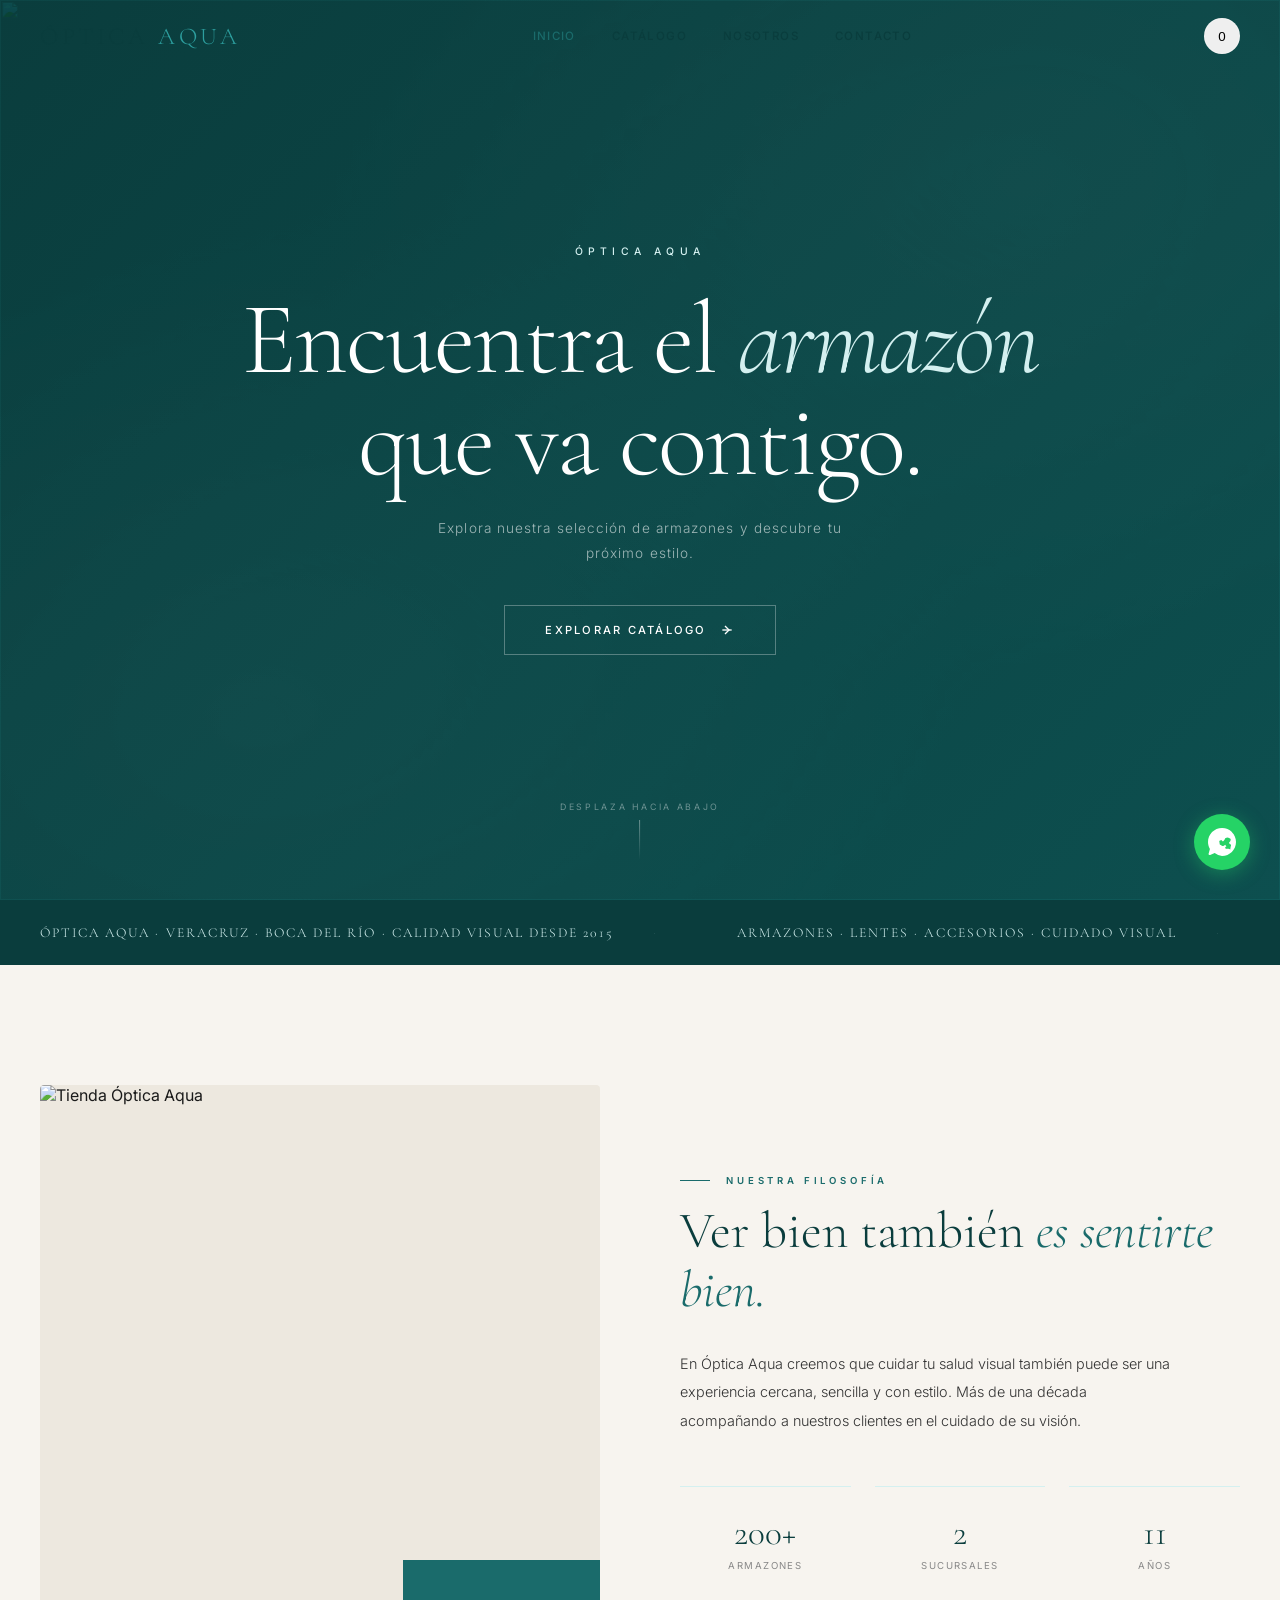
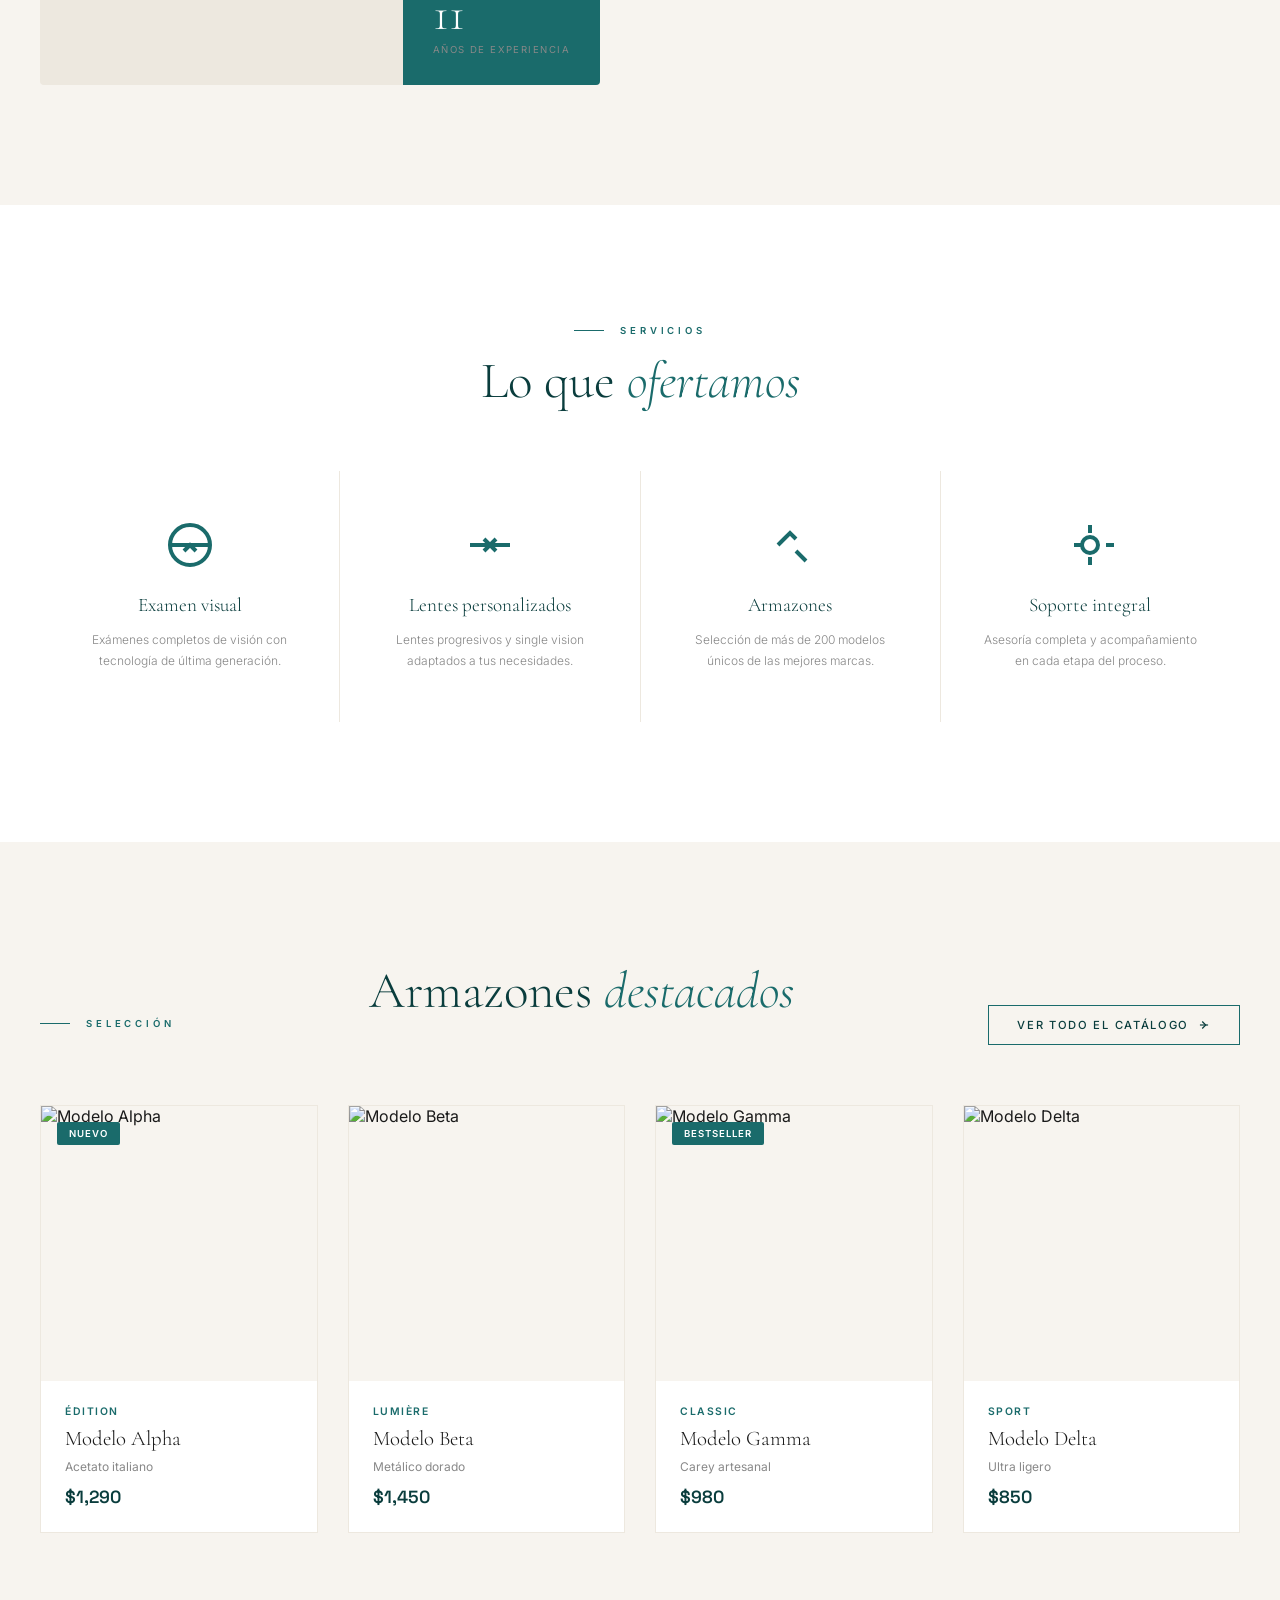
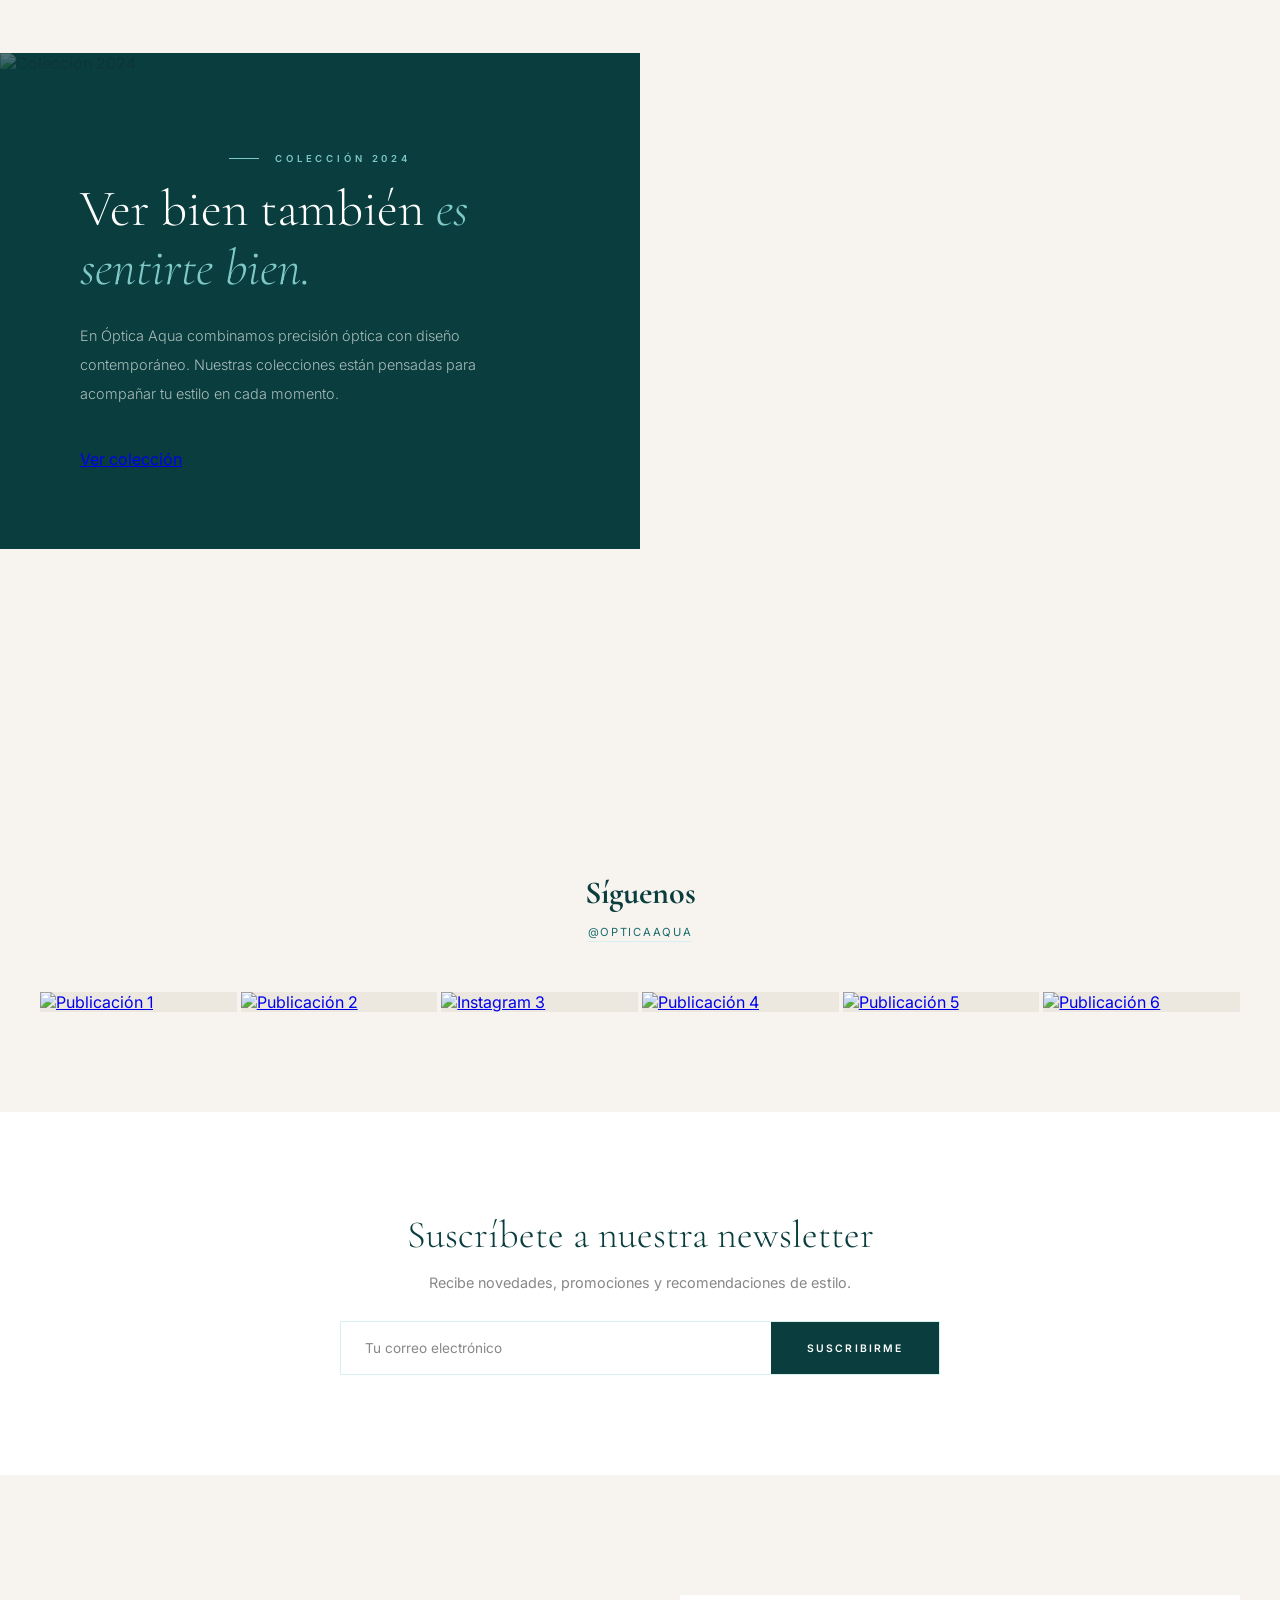
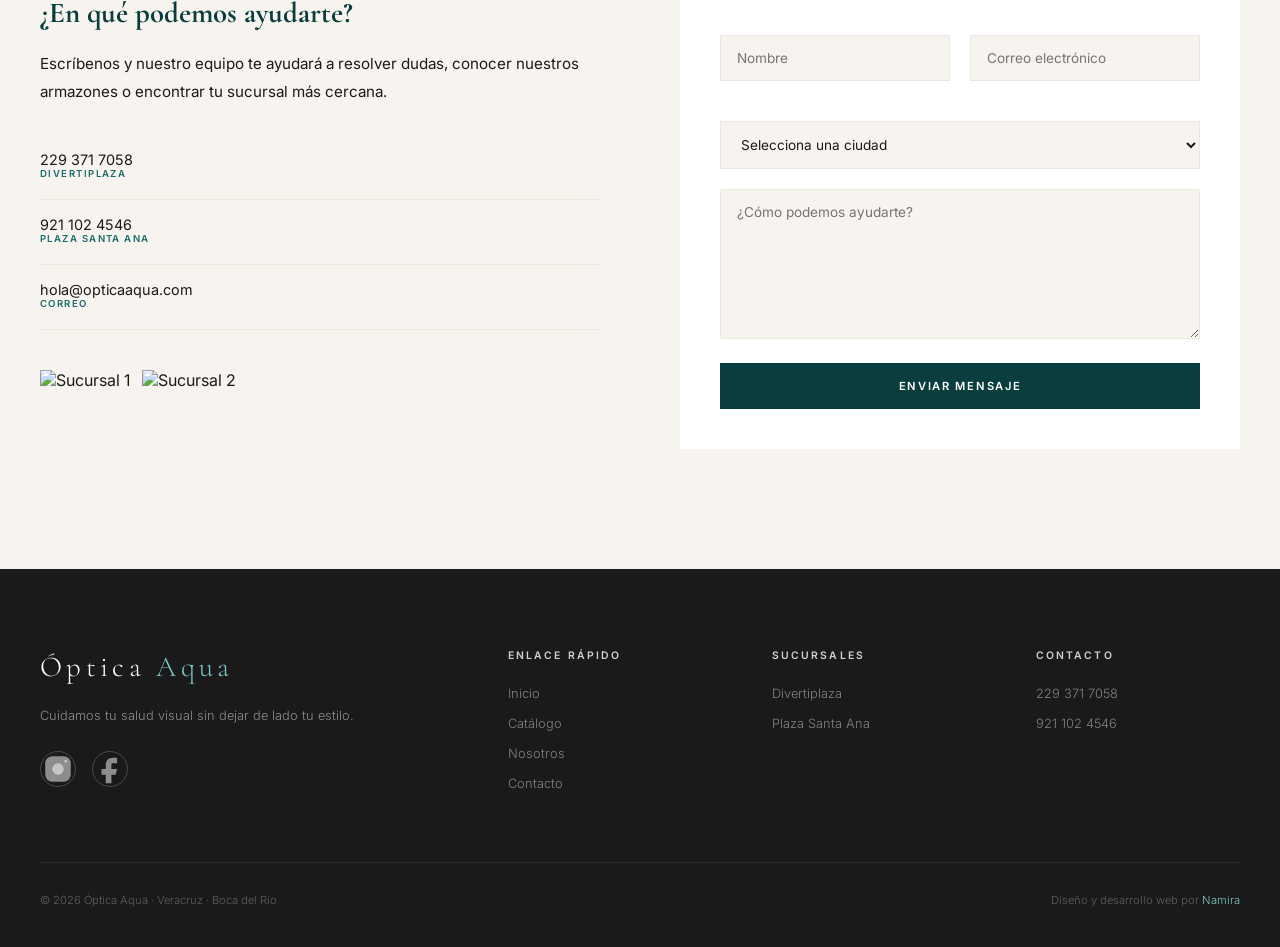
==== commit 4302f123: "Fix: Cart drawer, philosophy image, featured products, Instagram - Added cart drawer/overlay with pr" ====
--- a/index.html
+++ b/index.html
@@ -26,7 +26,7 @@
                 <a href="#nosotros" class="nav-link">Nosotros</a>
                 <a href="#contacto" class="nav-link">Contacto</a>
             </nav>
-            <button class="nav-cart" id="cartBtn">
+            <button class="nav-cart" id="cartBtn" onclick="toggleCartDrawer()">
                 <span class="cart-count" id="cartCount">0</span>
             </button>
             <button class="nav-hamburger" id="hamburger">
@@ -394,6 +394,28 @@
         </svg>
     </a>
 
+    <!-- Cart Drawer -->
+    <div class="cart-drawer" id="cartDrawer">
+        <div class="cart-drawer-overlay" onclick="closeCartDrawer()"></div>
+        <div class="cart-drawer-content">
+            <div class="cart-drawer-header">
+                <h3>Tu carrito</h3>
+                <button class="cart-drawer-close" onclick="closeCartDrawer()">×</button>
+            </div>
+            <div class="cart-drawer-items" id="cartDrawerItems">
+                <!-- Items will be inserted here dynamically -->
+            </div>
+            <div class="cart-drawer-footer">
+                <div class="cart-drawer-total">
+                    <span>Total:</span>
+                    <span class="cart-drawer-total-price" id="cartTotalPrice">$0</span>
+                </div>
+                <button class="cart-drawer-checkout" onclick="checkoutCart()">
+                    Proceder al pago
+                </button>
+            </div>
+        </div>
+    </div>
     <script src="script.js"></script>
 </body>
 </html>
--- a/all-styles.css
+++ b/all-styles.css
@@ -2924,3 +2924,855 @@
         grid-template-columns: 1fr;
     }
 }
+
+/* Product Card - Click Effect */
+.product-card {
+    cursor: pointer;
+    transition: all 0.3s ease;
+}
+
+.product-card:hover {
+    transform: translateY(-5px);
+    box-shadow: 0 15px 40px rgba(10, 61, 61, 0.15);
+}
+
+.product-image {
+    position: relative;
+    aspect-ratio: 1;
+    overflow: hidden;
+    background: var(--cream);
+}
+
+.product-image img {
+    width: 100%;
+    height: 100%;
+    object-fit: cover;
+    transition: transform 0.5s ease;
+}
+
+.product-card:hover .product-image img {
+    transform: scale(1.05);
+}
+
+/* Product Overlay for Click */
+.product-card-overlay {
+    position: absolute;
+    bottom: 0;
+    left: 0;
+    right: 0;
+    padding: 20px;
+    background: linear-gradient(transparent, rgba(0,0,0,0.6));
+    display: flex;
+    align-items: flex-end;
+    opacity: 0;
+    transition: opacity 0.3s ease;
+}
+
+.product-card:hover .product-card-overlay {
+    opacity: 1;
+}
+
+.product-card-overlay .view-details {
+    background: var(--mid-aqua);
+    color: var(--white);
+    border: none;
+    padding: 12px 24px;
+    font-family: var(--font-sans);
+    font-size: 0.7rem;
+    font-weight: 600;
+    letter-spacing: 0.1em;
+    text-transform: uppercase;
+    cursor: pointer;
+    transition: background 0.3s ease;
+}
+
+.product-card-overlay .view-details:hover {
+    background: var(--light-aqua);
+}
+
+/* Add to Cart Button */
+.add-to-cart {
+    width: 100%;
+    padding: 14px;
+    background: var(--deep-aqua);
+    color: var(--white);
+    border: none;
+    font-family: var(--font-sans);
+    font-size: 0.7rem;
+    font-weight: 600;
+    letter-spacing: 0.15em;
+    text-transform: uppercase;
+    cursor: pointer;
+    transition: all 0.3s ease;
+    margin-top: 10px;
+}
+
+.add-to-cart:hover {
+    background: var(--light-aqua);
+    transform: translateY(-2px);
+    box-shadow: 0 4px 15px rgba(10, 61, 61, 0.3);
+}
+
+.add-to-cart:active {
+    transform: translateY(0);
+}
+
+/* Product Modal Styles */
+.product-modal {
+    position: fixed;
+    top: 0;
+    left: 0;
+    width: 100%;
+    height: 100%;
+    background: rgba(0, 0, 0, 0.85);
+    z-index: 20000;
+    display: none;
+    align-items: center;
+    justify-content: center;
+    padding: 20px;
+    opacity: 0;
+    transition: opacity 0.3s ease;
+}
+
+.product-modal.active {
+    display: flex;
+    opacity: 1;
+}
+
+.product-modal-content {
+    background: var(--white);
+    max-width: 900px;
+    width: 100%;
+    max-height: 90vh;
+    overflow-y: auto;
+    display: grid;
+    grid-template-columns: 1fr 1fr;
+    border-radius: 4px;
+    position: relative;
+    animation: modalSlideIn 0.4s ease;
+}
+
+@keyframes modalSlideIn {
+    from { opacity: 0; transform: translateY(30px); }
+    to { opacity: 1; transform: translateY(0); }
+}
+
+.product-modal-close {
+    position: absolute;
+    top: 20px;
+    right: 20px;
+    width: 40px;
+    height: 40px;
+    background: var(--white);
+    border: none;
+    border-radius: 50%;
+    cursor: pointer;
+    font-size: 1.5rem;
+    display: flex;
+    align-items: center;
+    justify-content: center;
+    z-index: 10;
+    transition: all 0.3s ease;
+    box-shadow: 0 2px 10px rgba(0,0,0,0.1);
+}
+
+.product-modal-close:hover {
+    background: var(--deep-aqua);
+    color: var(--white);
+}
+
+.product-modal-image {
+    background: var(--cream);
+    display: flex;
+    align-items: center;
+    justify-content: center;
+    padding: 40px;
+    min-height: 400px;
+    border-right: 1px solid var(--cream-dark);
+}
+
+.product-modal-image img {
+    max-width: 100%;
+    max-height: 400px;
+    object-fit: contain;
+}
+
+.product-modal-info {
+    padding: 40px;
+    display: flex;
+    flex-direction: column;
+    justify-content: center;
+}
+
+.product-modal-brand {
+    font-family: var(--font-sans);
+    font-size: 0.7rem;
+    font-weight: 600;
+    color: var(--mid-aqua);
+    letter-spacing: 0.2em;
+    text-transform: uppercase;
+    margin-bottom: 12px;
+}
+
+.product-modal-name {
+    font-family: var(--font-serif);
+    font-size: 2rem;
+    font-weight: 300;
+    color: var(--charcoal);
+    margin-bottom: 16px;
+    line-height: 1.2;
+}
+
+.product-modal-price {
+    font-family: var(--font-display);
+    font-size: 1.5rem;
+    font-weight: 600;
+    color: var(--deep-aqua);
+    margin-bottom: 24px;
+}
+
+.product-modal-description {
+    font-family: var(--font-sans);
+    font-size: 0.9rem;
+    color: var(--graphite);
+    line-height: 1.8;
+    margin-bottom: 24px;
+}
+
+.product-modal-details {
+    margin-bottom: 24px;
+}
+
+.product-modal-details p {
+    font-size: 0.85rem;
+    color: var(--silver);
+    margin-bottom: 8px;
+    display: flex;
+    justify-content: space-between;
+}
+
+.product-modal-details p strong {
+    color: var(--deep-aqua);
+}
+
+.product-modal-add {
+    width: 100%;
+    padding: 18px;
+    background: var(--deep-aqua);
+    color: var(--white);
+    border: none;
+    font-family: var(--font-sans);
+    font-size: 0.75rem;
+    font-weight: 600;
+    letter-spacing: 0.15em;
+    text-transform: uppercase;
+    cursor: pointer;
+    transition: all 0.3s ease;
+    margin-top: 10px;
+    display: flex;
+    align-items: center;
+    justify-content: center;
+    gap: 10px;
+}
+
+.product-modal-add:hover {
+    background: var(--mid-aqua);
+    transform: translateY(-2px);
+    box-shadow: 0 4px 15px rgba(10, 61, 61, 0.3);
+}
+
+.product-modal-add:active {
+    transform: translateY(0);
+}
+
+/* Cart Page Styles */
+.cart-page {
+    padding: 120px 40px 80px;
+    min-height: 60vh;
+}
+
+.cart-container {
+    max-width: 800px;
+    margin: 0 auto;
+    text-align: center;
+}
+
+.cart-empty-icon {
+    font-size: 4rem;
+    color: var(--silver);
+    margin-bottom: 24px;
+}
+
+.cart-empty h2 {
+    font-family: var(--font-serif);
+    font-size: 2rem;
+    font-weight: 300;
+    color: var(--deep-aqua);
+    margin-bottom: 16px;
+}
+
+.cart-empty p {
+    color: var(--silver);
+    margin-bottom: 32px;
+    font-size: 1rem;
+    line-height: 1.6;
+}
+
+.cart-cta {
+    display: inline-block;
+    padding: 18px 48px;
+    background: var(--deep-aqua);
+    color: var(--white);
+    text-decoration: none;
+    font-family: var(--font-sans);
+    font-size: 0.75rem;
+    font-weight: 600;
+    letter-spacing: 0.15em;
+    text-transform: uppercase;
+    transition: all 0.3s ease;
+    border-radius: 2px;
+}
+
+.cart-cta:hover {
+    background: var(--mid-aqua);
+    transform: translateY(-2px);
+    box-shadow: 0 4px 15px rgba(10, 61, 61, 0.3);
+}
+
+/* Instagram Feed Styles */
+.instagram-section {
+    padding: 100px 40px;
+    background: var(--cream);
+}
+
+.instagram-header {
+    text-align: center;
+    margin-bottom: 50px;
+}
+
+.instagram-header h2 {
+    font-family: var(--font-serif);
+    font-size: 2rem;
+    color: var(--deep-aqua);
+    margin-bottom: 8px;
+}
+
+.instagram-header a {
+    font-family: var(--font-sans);
+    font-size: 0.7rem;
+    color: var(--mid-aqua);
+    letter-spacing: 0.15em;
+    text-decoration: none;
+    text-transform: uppercase;
+    border-bottom: 1px solid var(--aqua-whisper);
+    padding-bottom: 2px;
+    display: inline-block;
+    transition: color 0.3s ease;
+}
+
+.instagram-header a:hover {
+    color: var(--light-aqua);
+}
+
+.instagram-grid {
+    display: grid;
+    grid-template-columns: repeat(6, 1fr);
+    gap: 4px;
+    max-width: 1400px;
+    margin: 0 auto;
+}
+
+.instagram-grid img {
+    width: 100%;
+    height: 100%;
+    object-fit: cover;
+    transition: transform 0.5s ease;
+    cursor: pointer;
+}
+
+.instagram-grid a:hover img {
+    transform: scale(1.05);
+    opacity: 0.9;
+}
+
+/* Featured Products Grid */
+.products-grid-featured {
+    display: grid;
+    grid-template-columns: repeat(4, 1fr);
+    gap: 30px;
+    max-width: 1400px;
+    margin: 0 auto;
+}
+
+.product-card-featured {
+    background: var(--white);
+    border: 1px solid var(--cream-dark);
+    overflow: hidden;
+    cursor: pointer;
+    transition: all 0.4s ease;
+}
+
+.product-card-featured:hover {
+    transform: translateY(-8px);
+    box-shadow: 0 20px 60px rgba(10, 61, 61, 0.15);
+}
+
+.product-image-featured {
+    position: relative;
+    aspect-ratio: 1;
+    overflow: hidden;
+    background: var(--cream);
+}
+
+.product-image-featured img {
+    width: 100%;
+    height: 100%;
+    object-fit: cover;
+    transition: transform 0.6s ease;
+}
+
+.product-card-featured:hover .product-image-featured img {
+    transform: scale(1.08);
+}
+
+.featured-badge {
+    position: absolute;
+    top: 16px;
+    left: 16px;
+    background: var(--mid-aqua);
+    color: var(--white);
+    font-family: var(--font-sans);
+    font-size: 0.6rem;
+    font-weight: 600;
+    letter-spacing: 0.1em;
+    text-transform: uppercase;
+    padding: 6px 12px;
+    border-radius: 2px;
+}
+
+.product-info-featured {
+    padding: 24px;
+}
+
+.product-brand-featured {
+    font-family: var(--font-sans);
+    font-size: 0.65rem;
+    font-weight: 600;
+    color: var(--mid-aqua);
+    letter-spacing: 0.15em;
+    text-transform: uppercase;
+    margin-bottom: 8px;
+}
+
+.product-name-featured {
+    font-family: var(--font-serif);
+    font-size: 1.3rem;
+    font-weight: 300;
+    color: var(--charcoal);
+    margin-bottom: 8px;
+}
+
+.product-meta-featured {
+    font-size: 0.75rem;
+    color: var(--silver);
+    margin-bottom: 12px;
+}
+
+.product-price-featured {
+    font-family: var(--font-display);
+    font-size: 1.1rem;
+    font-weight: 600;
+    color: var(--deep-aqua);
+}
+
+/* Responsive */
+@media (max-width: 1024px) {
+    .products-grid-featured {
+        grid-template-columns: repeat(2, 1fr);
+    }
+    
+    .instagram-grid {
+        grid-template-columns: repeat(3, 1fr);
+    }
+    
+    .product-modal-content {
+        grid-template-columns: 1fr;
+        max-height: 85vh;
+    }
+    
+    .product-modal-image {
+        min-height: 250px;
+        border-right: none;
+        border-bottom: 1px solid var(--cream-dark);
+    }
+    
+    .product-modal-info {
+        padding: 24px;
+    }
+}
+
+@media (max-width: 768px) {
+    .products-grid-featured {
+        grid-template-columns: repeat(2, 1fr);
+        gap: 16px;
+    }
+    
+    .instagram-grid {
+        grid-template-columns: repeat(2, 1fr);
+    }
+    
+    .philosophy-section {
+        padding: 80px 20px;
+    }
+    
+    .cart-page {
+        padding: 100px 20px 60px;
+    }
+}
+
+@media (max-width: 480px) {
+    .products-grid-featured {
+        grid-template-columns: 1fr;
+    }
+    
+    .instagram-grid {
+        grid-template-columns: 1fr;
+    }
+    
+    .product-modal-content {
+        max-height: 95vh;
+    }
+    
+    .product-modal-image {
+        min-height: 200px;
+    }
+    
+    .product-modal-info {
+        padding: 20px;
+    }
+    
+    .product-modal-name {
+        font-size: 1.5rem;
+    }
+}
+
+/* Cart Icon Animation */
+.cart-count {
+    animation: cartPulse 0.3s ease;
+}
+
+@keyframes cartPulse {
+    0%, 100% { transform: scale(1); }
+    50% { transform: scale(1.3); }
+}
+
+/* Product Card - View Details Overlay */
+.product-card-desc {
+    font-size: 0.8rem;
+    color: var(--silver);
+    line-height: 1.5;
+    margin-top: 10px;
+}
+
+/* Cart Drawer */
+.cart-drawer {
+    position: fixed;
+    top: 0;
+    right: -100%;
+    width: 400px;
+    height: 100vh;
+    background: var(--white);
+    z-index: 30000;
+    transition: right 0.4s ease;
+    display: flex;
+    flex-direction: column;
+    box-shadow: -5px 0 30px rgba(0,0,0,0.15);
+}
+
+.cart-drawer.active {
+    right: 0;
+}
+
+.cart-drawer-overlay {
+    position: fixed;
+    top: 0;
+    left: 0;
+    width: 100%;
+    height: 100%;
+    background: rgba(0,0,0,0.5);
+    z-index: 29999;
+    opacity: 0;
+    transition: opacity 0.4s ease;
+}
+
+.cart-drawer-overlay.active {
+    opacity: 1;
+}
+
+.cart-drawer-header {
+    padding: 24px;
+    border-bottom: 1px solid var(--cream-dark);
+    display: flex;
+    justify-content: space-between;
+    align-items: center;
+}
+
+.cart-drawer-header h3 {
+    font-family: var(--font-serif);
+    font-size: 1.5rem;
+    font-weight: 300;
+    color: var(--deep-aqua);
+    margin: 0;
+}
+
+.cart-drawer-close {
+    width: 32px;
+    height: 32px;
+    background: var(--cream);
+    border: none;
+    border-radius: 50%;
+    font-size: 1.5rem;
+    color: var(--deep-aqua);
+    cursor: pointer;
+    display: flex;
+    align-items: center;
+    justify-content: center;
+    transition: all 0.3s ease;
+}
+
+.cart-drawer-close:hover {
+    background: var(--mid-aqua);
+    color: var(--white);
+}
+
+.cart-drawer-items {
+    flex: 1;
+    overflow-y: auto;
+    padding: 24px;
+}
+
+.cart-drawer-item {
+    display: flex;
+    gap: 16px;
+    padding: 16px 0;
+    border-bottom: 1px solid var(--cream-dark);
+}
+
+.cart-drawer-item:last-child {
+    border-bottom: none;
+}
+
+.cart-drawer-item-img {
+    width: 80px;
+    height: 80px;
+    background: var(--cream);
+    border-radius: 4px;
+    overflow: hidden;
+    flex-shrink: 0;
+}
+
+.cart-drawer-item-img img {
+    width: 100%;
+    height: 100%;
+    object-fit: cover;
+}
+
+.cart-drawer-item-info {
+    flex: 1;
+}
+
+.cart-drawer-item-brand {
+    font-family: var(--font-sans);
+    font-size: 0.7rem;
+    font-weight: 600;
+    color: var(--mid-aqua);
+    letter-spacing: 0.1em;
+    text-transform: uppercase;
+    margin-bottom: 4px;
+}
+
+.cart-drawer-item-name {
+    font-family: var(--font-serif);
+    font-size: 1rem;
+    font-weight: 300;
+    color: var(--charcoal);
+    margin-bottom: 4px;
+}
+
+.cart-drawer-item-price {
+    font-family: var(--font-display);
+    font-size: 0.9rem;
+    font-weight: 600;
+    color: var(--deep-aqua);
+}
+
+.cart-drawer-item-remove {
+    font-size: 0.7rem;
+    color: var(--silver);
+    text-decoration: underline;
+    cursor: pointer;
+    margin-top: 4px;
+    transition: color 0.3s ease;
+}
+
+.cart-drawer-item-remove:hover {
+    color: var(--mid-aqua);
+}
+
+.cart-drawer-footer {
+    padding: 24px;
+    border-top: 1px solid var(--cream-dark);
+    background: var(--cream);
+}
+
+.cart-drawer-total {
+    display: flex;
+    justify-content: space-between;
+    margin-bottom: 20px;
+}
+
+.cart-drawer-total span:first-child {
+    font-family: var(--font-sans);
+    font-size: 0.8rem;
+    font-weight: 600;
+    color: var(--silver);
+    text-transform: uppercase;
+    letter-spacing: 0.1em;
+}
+
+.cart-drawer-total-price {
+    font-family: var(--font-serif);
+    font-size: 1.5rem;
+    font-weight: 300;
+    color: var(--deep-aqua);
+}
+
+.cart-drawer-checkout {
+    width: 100%;
+    padding: 16px;
+    background: var(--deep-aqua);
+    color: var(--white);
+    border: none;
+    font-family: var(--font-sans);
+    font-size: 0.75rem;
+    font-weight: 600;
+    letter-spacing: 0.15em;
+    text-transform: uppercase;
+    cursor: pointer;
+    transition: all 0.3s ease;
+}
+
+.cart-drawer-checkout:hover {
+    background: var(--mid-aqua);
+    transform: translateY(-2px);
+}
+
+.cart-drawer-empty {
+    text-align: center;
+    padding: 60px 24px;
+}
+
+.cart-drawer-empty-icon {
+    font-size: 4rem;
+    color: var(--silver);
+    margin-bottom: 24px;
+}
+
+.cart-drawer-empty h3 {
+    font-family: var(--font-serif);
+    font-size: 1.8rem;
+    font-weight: 300;
+    color: var(--deep-aqua);
+    margin-bottom: 12px;
+}
+
+.cart-drawer-empty p {
+    color: var(--silver);
+    margin-bottom: 24px;
+}
+
+.cart-drawer-empty-btn {
+    padding: 16px 40px;
+    background: var(--deep-aqua);
+    color: var(--white);
+    border: none;
+    font-family: var(--font-sans);
+    font-size: 0.75rem;
+    font-weight: 600;
+    letter-spacing: 0.15em;
+    text-transform: uppercase;
+    cursor: pointer;
+    transition: all 0.3s ease;
+}
+
+.cart-drawer-empty-btn:hover {
+    background: var(--mid-aqua);
+}
+
+/* Philosophy Image - Ensure proper display */
+.philosophy-image {
+    width: 100% !important;
+    height: 100% !important;
+    object-fit: cover !important;
+    border-radius: 4px !important;
+    transition: transform 0.5s ease !important;
+}
+
+.philosophy-visual {
+    position: relative !important;
+    height: 600px !important;
+    overflow: hidden !important;
+    border-radius: 4px !important;
+    background: var(--cream-dark) !important;
+}
+
+.philosophy-visual:hover .philosophy-image {
+    transform: scale(1.03) !important;
+}
+
+/* Featured Products - Beta Model Image */
+.product-image-featured {
+    position: relative !important;
+    aspect-ratio: 1 !important;
+    overflow: hidden !important;
+    background: var(--cream) !important;
+}
+
+.product-image-featured img {
+    width: 100% !important;
+    height: 100% !important;
+    object-fit: cover !important;
+    transition: transform 0.6s ease !important;
+}
+
+.product-card-featured:hover .product-image-featured img {
+    transform: scale(1.08) !important;
+}
+
+/* Instagram Feed Images */
+.instagram-grid img {
+    width: 100% !important;
+    height: 100% !important;
+    object-fit: cover !important;
+    transition: transform 0.5s ease !important;
+    display: block !important;
+}
+
+.instagram-grid a {
+    display: block !important;
+    width: 100% !important;
+    height: 100% !important;
+}
+
+.instagram-grid a:hover img {
+    transform: scale(1.05) !important;
+    opacity: 0.95 !important;
+}
+
+.insta-item {
+    width: 100% !important;
+    height: 100% !important;
+    overflow: hidden !important;
+    position: relative !important;
+    background: var(--cream-dark) !important;
+}
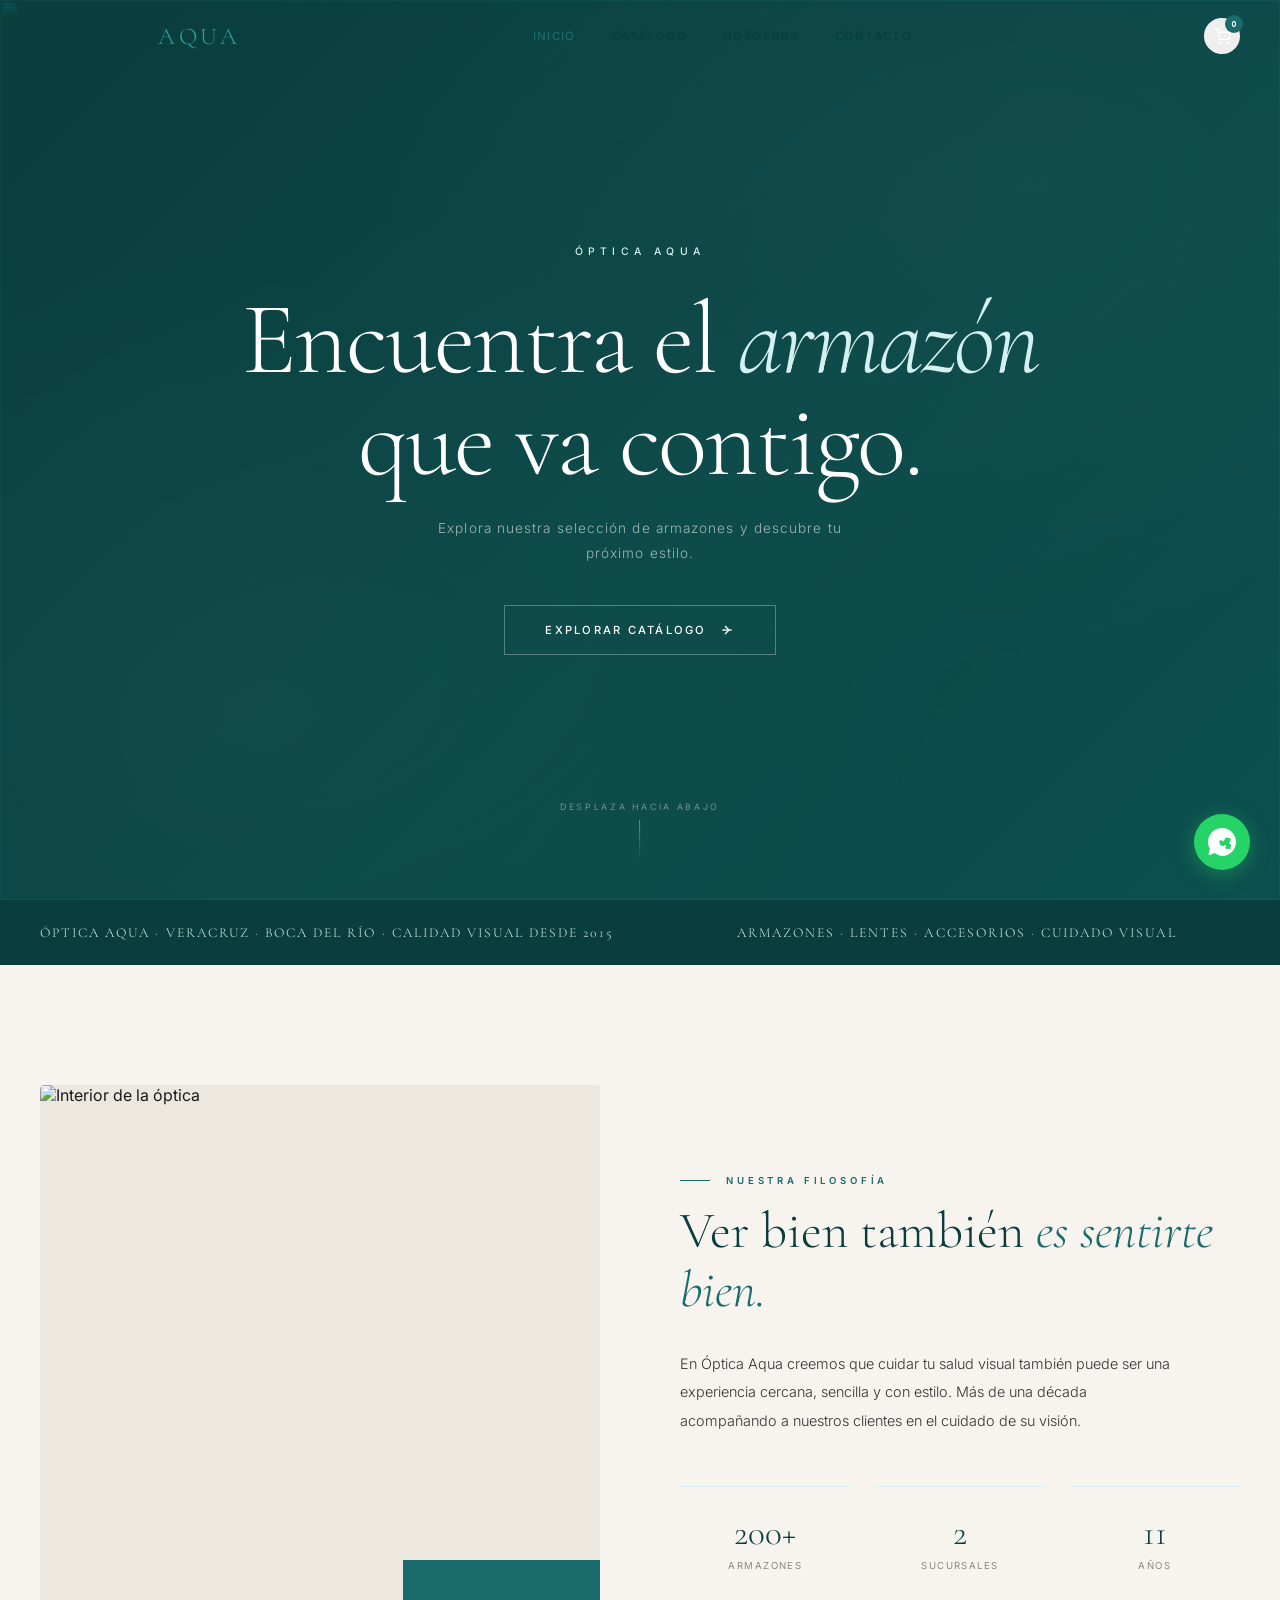
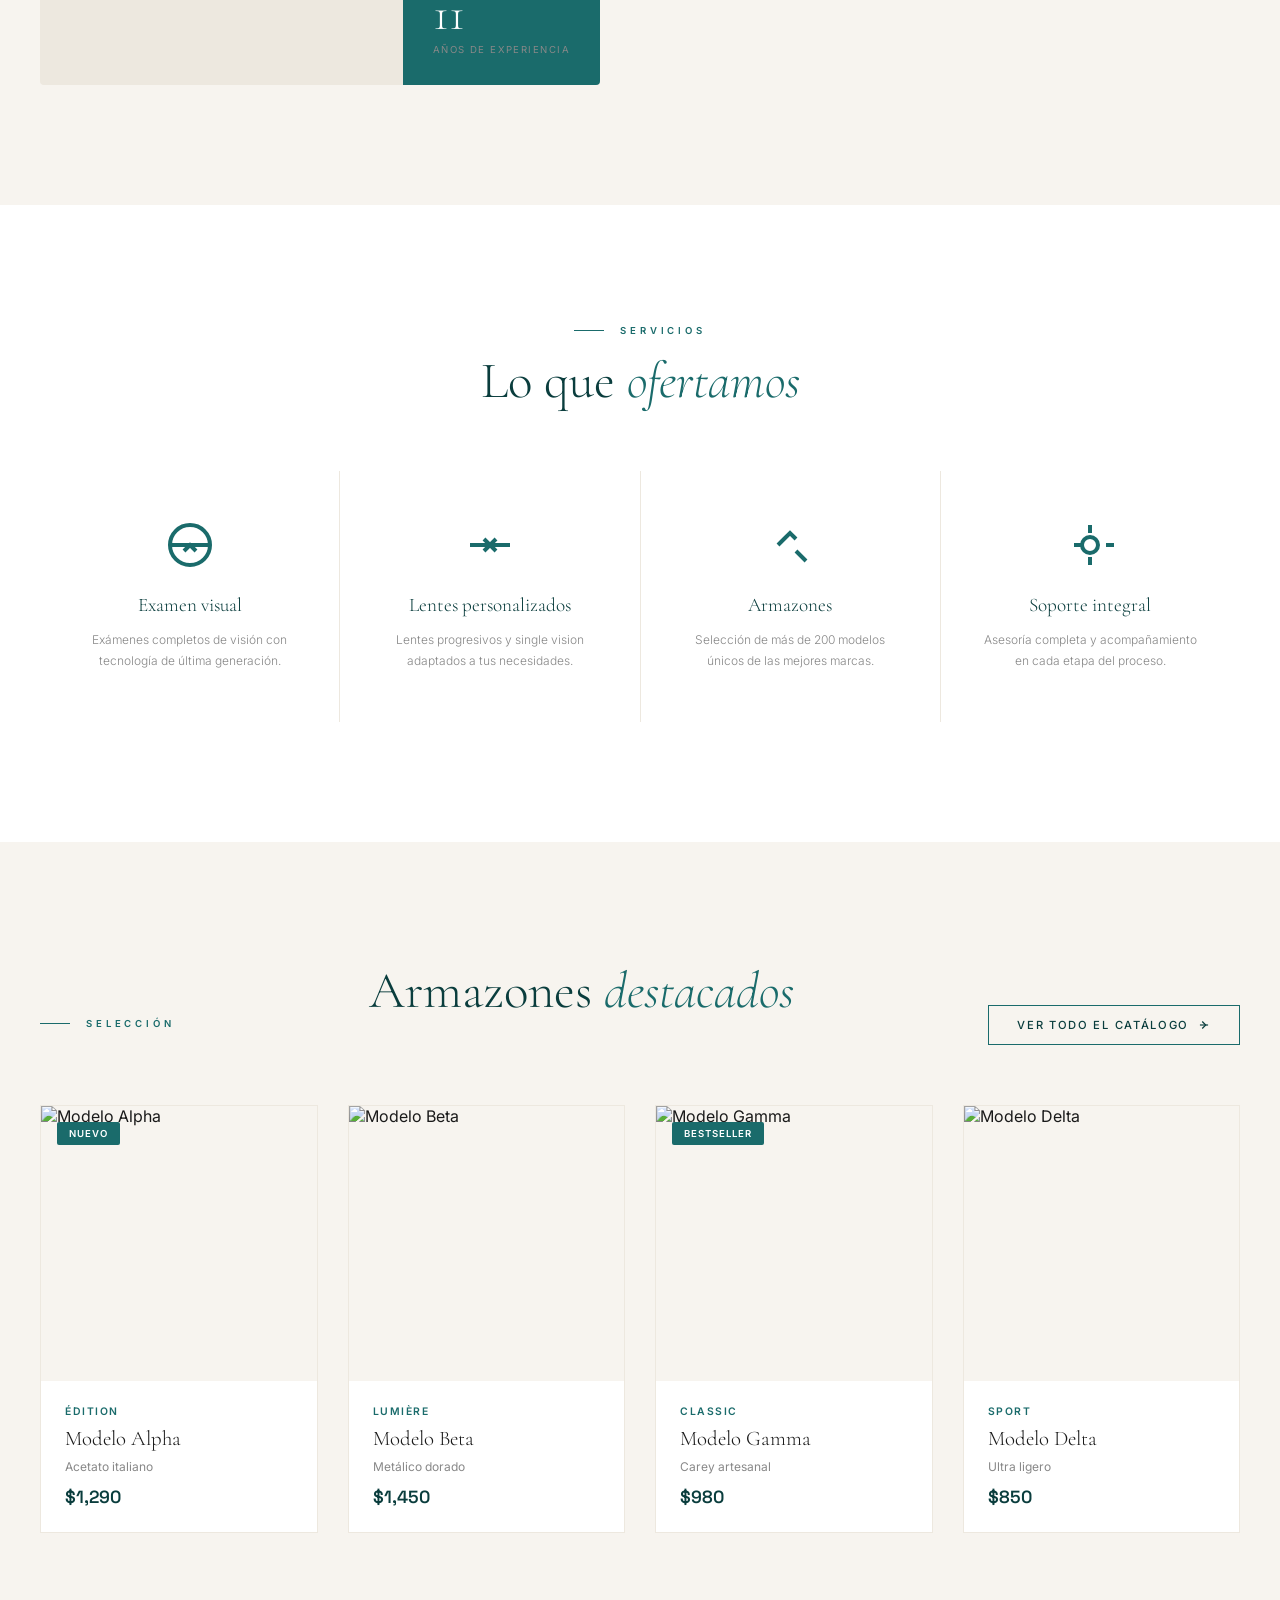
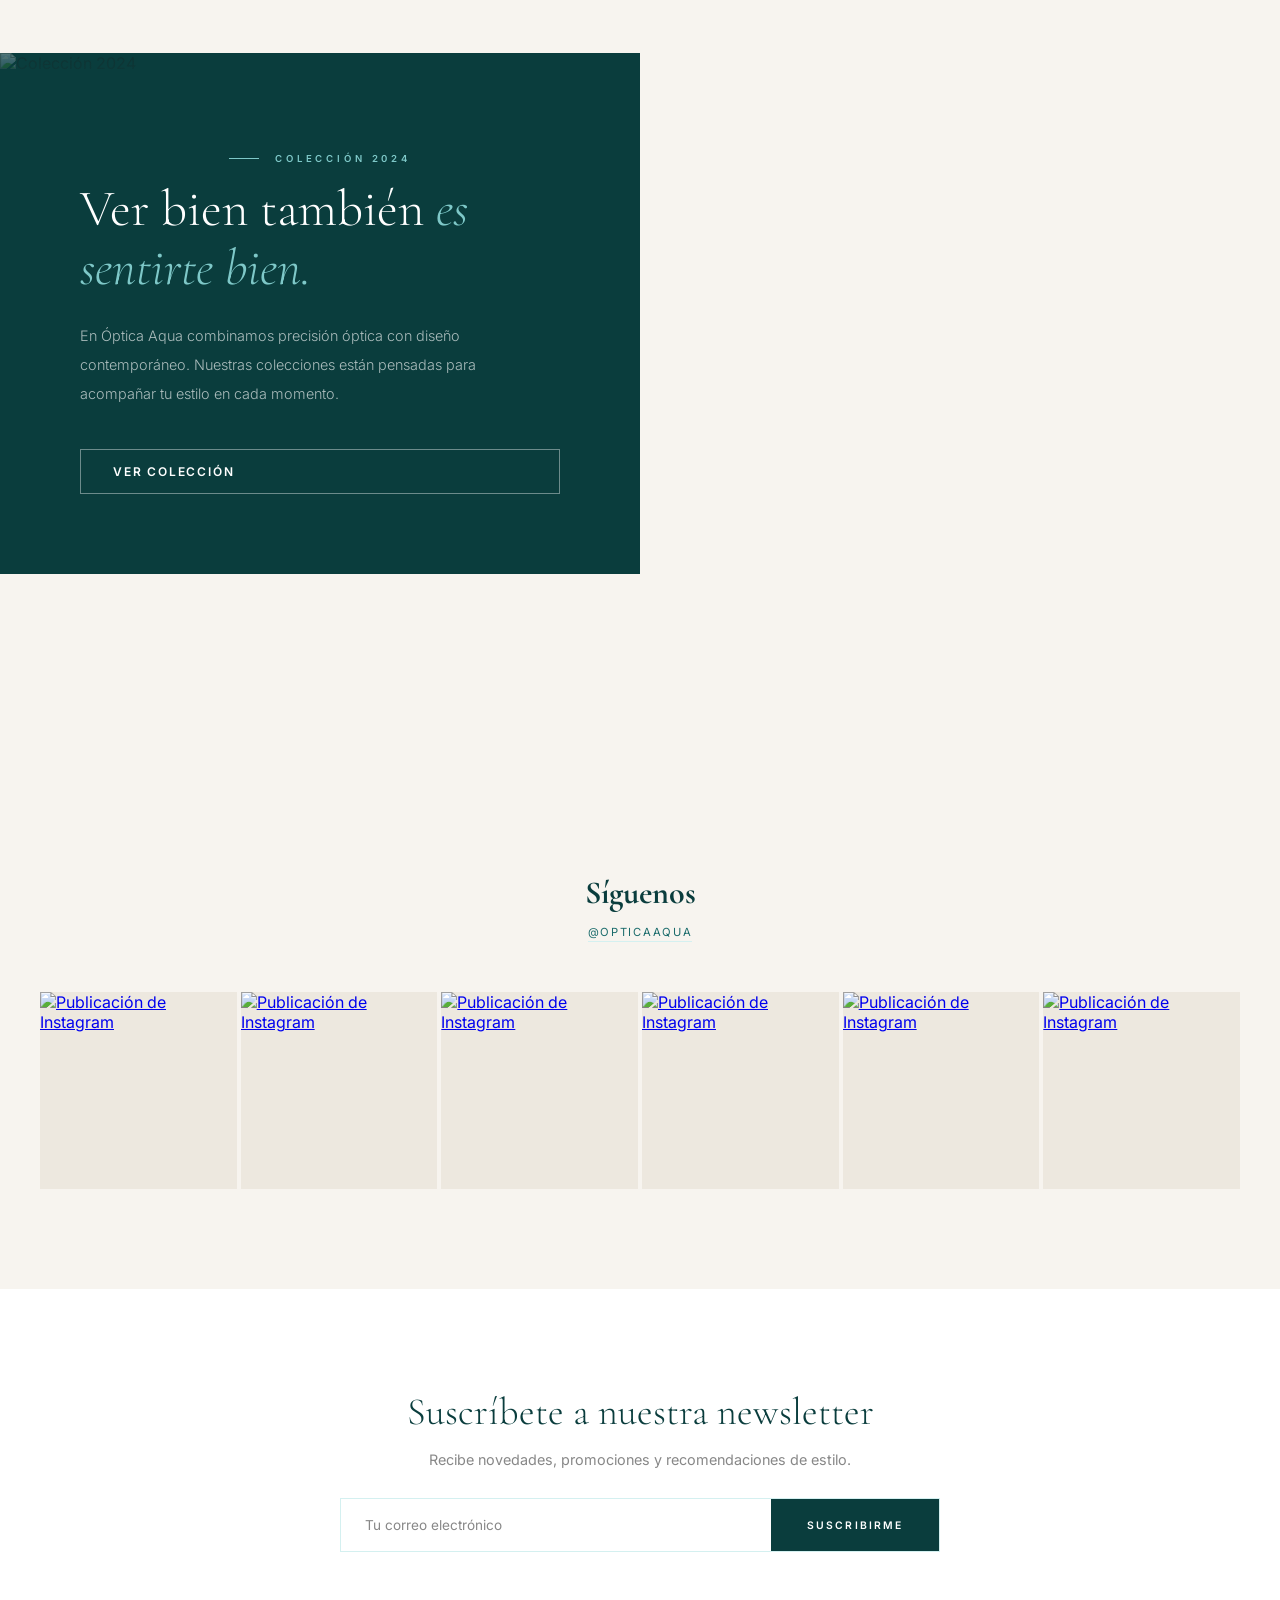
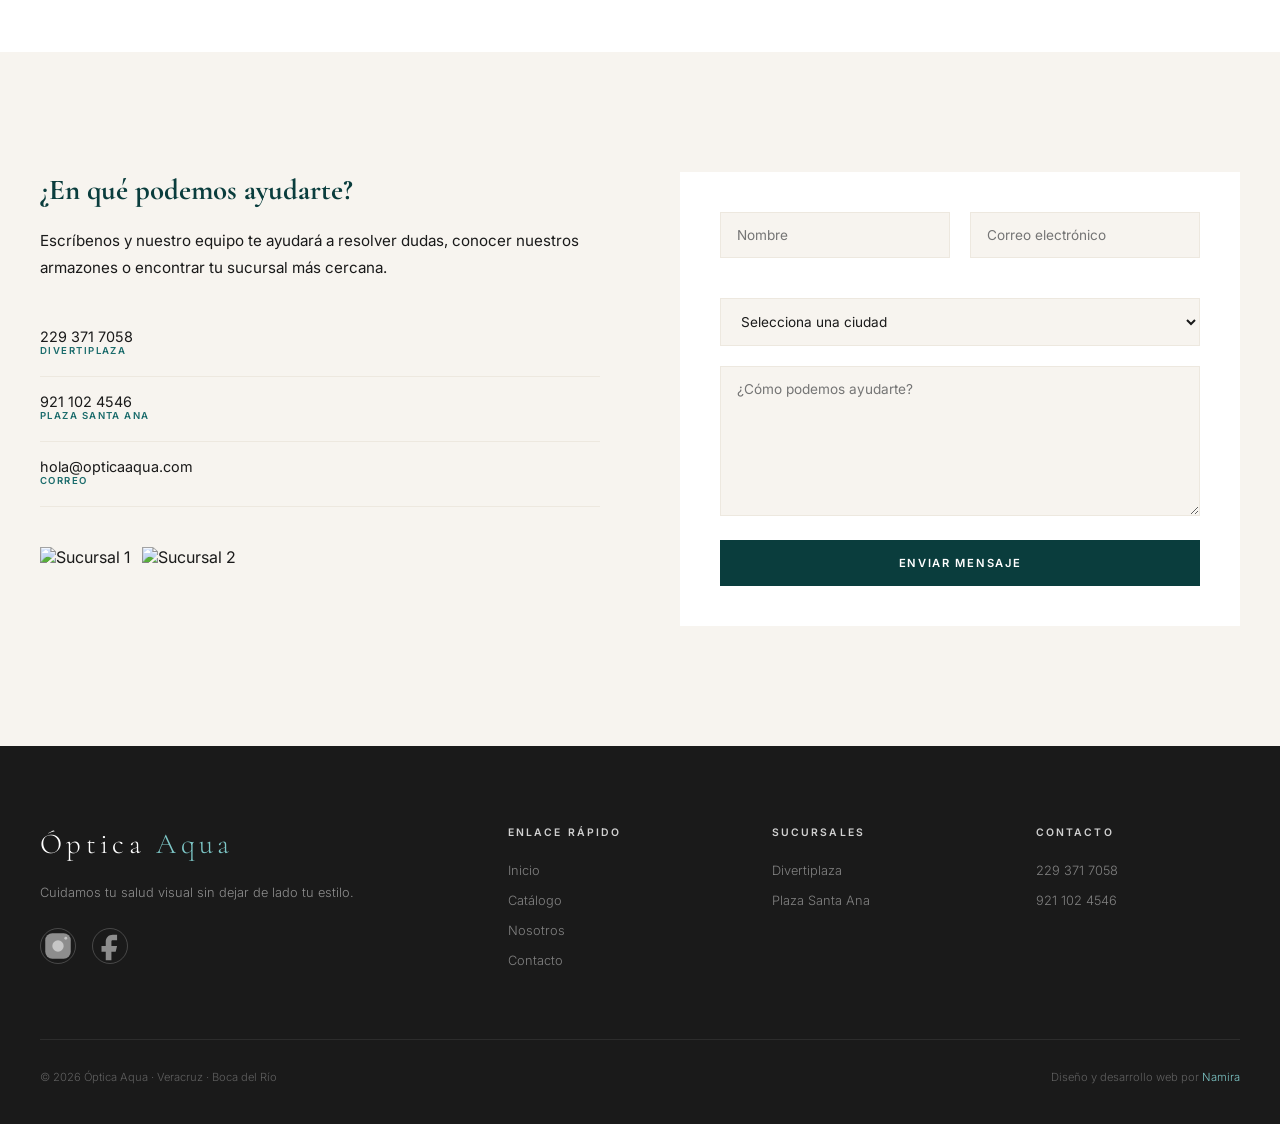
==== commit d5c66256: "Fix critico: catalogo restaurado, carrito funcional e imagenes verificadas - Catalogo: eliminado opa" ====
--- a/index.html
+++ b/index.html
@@ -26,7 +26,12 @@
                 <a href="#nosotros" class="nav-link">Nosotros</a>
                 <a href="#contacto" class="nav-link">Contacto</a>
             </nav>
-            <button class="nav-cart" id="cartBtn" onclick="toggleCartDrawer()">
+            <button class="nav-cart" id="cartBtn" aria-label="Carrito">
+                <svg class="nav-cart-svg" viewBox="0 0 24 24" fill="none" stroke="currentColor" stroke-width="1.8" stroke-linecap="round" stroke-linejoin="round">
+                    <circle cx="9" cy="21" r="1"></circle>
+                    <circle cx="20" cy="21" r="1"></circle>
+                    <path d="M1 1h4l2.68 13.39a2 2 0 0 0 2 1.61h9.72a2 2 0 0 0 2-1.61L23 6H6"></path>
+                </svg>
                 <span class="cart-count" id="cartCount">0</span>
             </button>
             <button class="nav-hamburger" id="hamburger">
@@ -46,7 +51,7 @@
     <!-- Hero Section with Background Image -->
     <section class="hero" id="inicio">
         <div class="hero-bg"></div>
-        <img src="https://images.unsplash.com/photo-1574258495973-f010dfbb5373?w=1920&q=80" alt="" class="hero-bg-image">
+        <img src="https://images.unsplash.com/photo-1542596768-5d1d21f1cf98?w=1920&q=80" alt="" class="hero-bg-image">
         <div class="hero-content-wrapper">
             <div class="hero-content">
                 <div class="hero-eyebrow">Óptica Aqua</div>
@@ -82,7 +87,7 @@
     <section class="philosophy-section" id="nosotros">
         <div class="philosophy-grid">
             <div class="philosophy-visual">
-                <img src="https://images.unsplash.com/photo-1556018088-3e3b5f0d3c3b?w=800&q=80" alt="Tienda Óptica Aqua" class="philosophy-image">
+                <img src="https://images.unsplash.com/photo-1441986300917-64674bd600d8?w=900&q=80" alt="Interior de la óptica" class="philosophy-image">
                 <div class="philosophy-accent">
                     <div class="stat-number-large">11</div>
                     <div class="stat-label">Años de experiencia</div>
@@ -174,7 +179,7 @@
         <div class="products-grid-featured">
             <div class="product-card-featured" onclick="window.location.href='catalogo.html'">
                 <div class="product-image-featured">
-                    <img src="https://images.unsplash.com/photo-1591076482161-42ce6da69f67?w=400&q=80" alt="Modelo Alpha">
+                    <img src="https://images.unsplash.com/photo-1511499767150-a48a237f0083?w=600&q=80" alt="Modelo Alpha">
                     <span class="featured-badge">Nuevo</span>
                 </div>
                 <div class="product-info-featured">
@@ -186,7 +191,7 @@
             </div>
             <div class="product-card-featured" onclick="window.location.href='catalogo.html'">
                 <div class="product-image-featured">
-                    <img src="https://images.unsplash.com/photo-1577360973728-086e5c003b86?w=400&q=80" alt="Modelo Beta">
+                    <img src="https://images.unsplash.com/photo-1509695507497-903c140c43b0?w=600&q=80" alt="Modelo Beta">
                 </div>
                 <div class="product-info-featured">
                     <div class="product-brand-featured">LUMIÈRE</div>
@@ -197,7 +202,7 @@
             </div>
             <div class="product-card-featured" onclick="window.location.href='catalogo.html'">
                 <div class="product-image-featured">
-                    <img src="https://images.unsplash.com/photo-1511499767150-a48a237f0083?w=400&q=80" alt="Modelo Gamma">
+                    <img src="https://images.unsplash.com/photo-1591076482161-42ce6da69f67?w=600&q=80" alt="Modelo Gamma">
                     <span class="featured-badge">Bestseller</span>
                 </div>
                 <div class="product-info-featured">
@@ -209,7 +214,7 @@
             </div>
             <div class="product-card-featured" onclick="window.location.href='catalogo.html'">
                 <div class="product-image-featured">
-                    <img src="https://images.unsplash.com/photo-1509695507497-903c140c43b0?w=400&q=80" alt="Modelo Delta">
+                    <img src="https://images.unsplash.com/photo-1572635196237-14b3f281503f?w=600&q=80" alt="Modelo Delta">
                 </div>
                 <div class="product-info-featured">
                     <div class="product-brand-featured">SPORT</div>
@@ -225,7 +230,7 @@
     <section class="editorial-section">
         <div class="editorial-grid">
             <div class="editorial-image">
-                <img src="https://images.unsplash.com/photo-1570222094114-28a9d8894548?w=800&q=80" alt="Colección 2024">
+                <img src="https://images.unsplash.com/photo-1526178613552-2b45c6c302f0?w=900&q=80" alt="Colección 2024">
                 <div class="editorial-overlay">
                     <span class="editorial-text">Colección 2024</span>
                 </div>
@@ -247,22 +252,22 @@
         </div>
         <div class="instagram-grid">
             <a href="https://www.instagram.com/opticaaqua/" target="_blank" class="insta-item">
-                <img src="https://images.unsplash.com/photo-1574258495973-f010dfbb5373?w=300&q=80" alt="Publicación 1">
-            </a>
-            <a href="https://www.instagram.com/opticaaqua/" target="_blank" class="insta-item">
-                <img src="https://images.unsplash.com/photo-1556018088-3e3b5f0d3c3b?w=300&q=80" alt="Publicación 2">
-            </a>
-            <a href="https://www.instagram.com/opticaaqua/" target="_blank" class="insta-item">
-                <img src="https://images.unsplash.com/photo-1577360973728-086e5c003b86?w=300&q=80" alt="Instagram 3">
-            </a>
-            <a href="https://www.instagram.com/opticaaqua/" target="_blank" class="insta-item">
-                <img src="https://images.unsplash.com/photo-1511499767150-a48a237f0083?w=300&q=80" alt="Publicación 4">
-            </a>
-            <a href="https://www.instagram.com/opticaaqua/" target="_blank" class="insta-item">
-                <img src="https://images.unsplash.com/photo-1509695507497-903c140c43b0?w=300&q=80" alt="Publicación 5">
-            </a>
-            <a href="https://www.instagram.com/opticaaqua/" target="_blank" class="insta-item">
-                <img src="https://images.unsplash.com/photo-1570222094114-28a9d8894548?w=300&q=80" alt="Publicación 6">
+                <img src="https://images.unsplash.com/photo-1542596768-5d1d21f1cf98?w=400&q=80" alt="Publicación de Instagram" loading="lazy">
+            </a>
+            <a href="https://www.instagram.com/opticaaqua/" target="_blank" class="insta-item">
+                <img src="https://images.unsplash.com/photo-1577803645773-f96470509666?w=400&q=80" alt="Publicación de Instagram" loading="lazy">
+            </a>
+            <a href="https://www.instagram.com/opticaaqua/" target="_blank" class="insta-item">
+                <img src="https://images.unsplash.com/photo-1509695507497-903c140c43b0?w=400&q=80" alt="Publicación de Instagram" loading="lazy">
+            </a>
+            <a href="https://www.instagram.com/opticaaqua/" target="_blank" class="insta-item">
+                <img src="https://images.unsplash.com/photo-1591076482161-42ce6da69f67?w=400&q=80" alt="Publicación de Instagram" loading="lazy">
+            </a>
+            <a href="https://www.instagram.com/opticaaqua/" target="_blank" class="insta-item">
+                <img src="https://images.unsplash.com/photo-1508296695146-257a814070b4?w=400&q=80" alt="Publicación de Instagram" loading="lazy">
+            </a>
+            <a href="https://www.instagram.com/opticaaqua/" target="_blank" class="insta-item">
+                <img src="https://images.unsplash.com/photo-1590086782957-93c06ef21604?w=400&q=80" alt="Publicación de Instagram" loading="lazy">
             </a>
         </div>
     </section>
@@ -306,8 +311,8 @@
                     </li>
                 </ul>
                 <div class="contact-images">
-                    <img src="https://images.unsplash.com/photo-1556018088-3e3b5f0d3c3b?w=200&q=80" alt="Sucursal 1" class="contact-img">
-                    <img src="https://images.unsplash.com/photo-1574258495973-f010dfbb5373?w=200&q=80" alt="Sucursal 2" class="contact-img">
+                    <img src="https://images.unsplash.com/photo-1556740738-b6a63e27c4df?w=200&q=80" alt="Sucursal 1" class="contact-img">
+                    <img src="https://images.unsplash.com/photo-1441986300917-64674bd600d8?w=200&q=80" alt="Sucursal 2" class="contact-img">
                 </div>
             </div>
             <form class="contact-form">
@@ -394,24 +399,24 @@
         </svg>
     </a>
 
-    <!-- Cart Drawer -->
-    <div class="cart-drawer" id="cartDrawer">
-        <div class="cart-drawer-overlay" onclick="closeCartDrawer()"></div>
+    <!-- Cart Overlay + Drawer -->
+    <div class="cart-drawer-overlay" id="cartOverlay"></div>
+    <div class="cart-drawer" id="cartDrawer" aria-hidden="true">
         <div class="cart-drawer-content">
             <div class="cart-drawer-header">
                 <h3>Tu carrito</h3>
-                <button class="cart-drawer-close" onclick="closeCartDrawer()">×</button>
+                <button class="cart-drawer-close" id="cartDrawerClose" aria-label="Cerrar">&times;</button>
             </div>
             <div class="cart-drawer-items" id="cartDrawerItems">
-                <!-- Items will be inserted here dynamically -->
+                <!-- Items inserted dynamically -->
             </div>
             <div class="cart-drawer-footer">
                 <div class="cart-drawer-total">
                     <span>Total:</span>
                     <span class="cart-drawer-total-price" id="cartTotalPrice">$0</span>
                 </div>
-                <button class="cart-drawer-checkout" onclick="checkoutCart()">
-                    Proceder al pago
+                <button class="cart-drawer-checkout" id="cartCheckoutBtn">
+                    Pedir por WhatsApp
                 </button>
             </div>
         </div>
--- a/all-styles.css
+++ b/all-styles.css
@@ -403,6 +403,7 @@
 .preloader.loaded {
     transform: translateY(-100%);
     opacity: 0;
+    pointer-events: none;
 }
 
 .preloader-logo span {
@@ -1470,6 +1471,7 @@
 .preloader.loaded {
     transform: translateY(-100%);
     opacity: 0;
+    pointer-events: none;
 }
 
 .preloader-logo span {
@@ -2113,14 +2115,6 @@
     overflow: hidden;
     background: var(--white);
     border: 1px solid var(--cream-dark);
-    opacity: 0;
-    transform: translateY(40px);
-    transition: opacity 0.6s ease, transform 0.6s ease;
-}
-
-.product-card.visible {
-    opacity: 1;
-    transform: translateY(0);
 }
 
 .product-card.destacado::before {
@@ -3500,13 +3494,17 @@
     width: 100%;
     height: 100%;
     background: rgba(0,0,0,0.5);
-    z-index: 29999;
+    z-index: 29998;
     opacity: 0;
-    transition: opacity 0.4s ease;
+    visibility: hidden;
+    pointer-events: none;
+    transition: opacity 0.4s ease, visibility 0.4s ease;
 }
 
 .cart-drawer-overlay.active {
     opacity: 1;
+    visibility: visible;
+    pointer-events: auto;
 }
 
 .cart-drawer-header {
@@ -3776,3 +3774,366 @@
     position: relative !important;
     background: var(--cream-dark) !important;
 }
+
+/* ============ Cart Page completa (carrito.html) ============ */
+
+.cart-container-wide {
+    max-width: 1100px;
+    margin: 0 auto;
+}
+
+.cart-empty-icon-svg {
+    width: 72px;
+    height: 72px;
+    color: var(--silver);
+    margin-bottom: 24px;
+}
+
+.cart-container h2 {
+    font-family: var(--font-serif);
+    font-size: 2rem;
+    font-weight: 300;
+    color: var(--deep-aqua);
+    margin-bottom: 16px;
+}
+
+.cart-container p {
+    color: var(--silver);
+    margin-bottom: 32px;
+}
+
+.cart-page-list {
+    margin-top: 48px;
+    border-top: 1px solid var(--cream-dark);
+}
+
+.cart-page-item {
+    display: flex;
+    align-items: center;
+    gap: 24px;
+    padding: 24px 0;
+    border-bottom: 1px solid var(--cream-dark);
+}
+
+.cart-page-item-img {
+    width: 96px;
+    height: 96px;
+    border-radius: 4px;
+    overflow: hidden;
+    flex-shrink: 0;
+    background: var(--cream-dark);
+}
+
+.cart-page-item-img img {
+    width: 100%;
+    height: 100%;
+    object-fit: cover;
+}
+
+.cart-page-item-info {
+    flex: 1;
+    min-width: 160px;
+}
+
+.cart-page-item-brand {
+    font-family: var(--font-sans);
+    font-size: 0.7rem;
+    font-weight: 600;
+    letter-spacing: 0.12em;
+    text-transform: uppercase;
+    color: var(--mid-aqua);
+    margin-bottom: 4px;
+}
+
+.cart-page-item-name {
+    font-family: var(--font-serif);
+    font-size: 1.25rem;
+    font-weight: 400;
+    color: var(--charcoal);
+    margin-bottom: 4px;
+}
+
+.cart-page-item-price {
+    font-family: var(--font-display);
+    font-size: 0.85rem;
+    color: var(--silver);
+}
+
+.cart-page-item-qty,
+.cart-drawer-item-qty {
+    display: inline-flex;
+    align-items: center;
+    gap: 12px;
+    border: 1px solid var(--cream-dark);
+    border-radius: 2px;
+    padding: 6px 10px;
+    flex-shrink: 0;
+}
+
+.qty-btn {
+    width: 24px;
+    height: 24px;
+    border: none;
+    background: transparent;
+    color: var(--deep-aqua);
+    font-size: 1rem;
+    cursor: pointer;
+    line-height: 1;
+    border-radius: 2px;
+    transition: background 0.2s ease;
+    display: flex;
+    align-items: center;
+    justify-content: center;
+}
+
+.qty-btn:hover {
+    background: var(--cream-dark);
+}
+
+.qty-value {
+    font-family: var(--font-display);
+    font-size: 0.9rem;
+    min-width: 18px;
+    text-align: center;
+}
+
+.cart-page-item-line-total {
+    font-family: var(--font-display);
+    font-weight: 600;
+    color: var(--deep-aqua);
+    min-width: 90px;
+    text-align: right;
+}
+
+.cart-page-item-remove,
+.cart-drawer-item-remove {
+    border: none;
+    background: transparent;
+    font-family: var(--font-sans);
+    font-size: 0.7rem;
+    color: var(--silver);
+    text-decoration: underline;
+    cursor: pointer;
+    transition: color 0.3s ease;
+    flex-shrink: 0;
+}
+
+.cart-page-item-remove:hover,
+.cart-drawer-item-remove:hover {
+    color: #b0453a;
+}
+
+.cart-page-summary {
+    max-width: 420px;
+    margin: 40px 0 60px auto;
+    padding: 24px;
+    background: var(--cream);
+    border: 1px solid var(--cream-dark);
+}
+
+.cart-page-summary-row {
+    display: flex;
+    justify-content: space-between;
+    align-items: center;
+    font-family: var(--font-sans);
+    font-size: 0.8rem;
+    text-transform: uppercase;
+    letter-spacing: 0.1em;
+    color: var(--graphite);
+    margin-bottom: 12px;
+}
+
+.cart-page-summary-row strong {
+    font-family: var(--font-serif);
+    font-size: 1.6rem;
+    font-weight: 400;
+    color: var(--deep-aqua);
+}
+
+.cart-page-note {
+    font-family: var(--font-sans);
+    font-size: 0.72rem !important;
+    color: var(--silver) !important;
+    line-height: 1.6;
+    margin-bottom: 20px !important;
+}
+
+.cart-page-actions {
+    display: flex;
+    flex-direction: column;
+    gap: 12px;
+}
+
+.btn-outline-dark {
+    display: inline-block;
+    text-align: center;
+    padding: 14px 32px;
+    border: 1px solid var(--deep-aqua);
+    color: var(--deep-aqua);
+    text-decoration: none;
+    font-family: var(--font-sans);
+    font-size: 0.75rem;
+    font-weight: 600;
+    letter-spacing: 0.15em;
+    text-transform: uppercase;
+    transition: all 0.3s ease;
+}
+
+.btn-outline-dark:hover {
+    background: var(--deep-aqua);
+    color: var(--white);
+}
+
+.cart-page-whats {
+    padding: 14px 32px;
+    border: none;
+    background: var(--deep-aqua);
+    color: var(--white);
+    font-family: var(--font-sans);
+    font-size: 0.75rem;
+    font-weight: 600;
+    letter-spacing: 0.15em;
+    text-transform: uppercase;
+    cursor: pointer;
+    transition: all 0.3s ease;
+}
+
+.cart-page-whats:hover {
+    background: var(--mid-aqua);
+}
+
+/* Empty state del drawer con SVG */
+.cart-drawer-empty-icon {
+    width: 56px;
+    height: 56px;
+    color: var(--silver);
+    margin-bottom: 20px;
+}
+
+/* Drawer responsive */
+@media (max-width: 480px) {
+    .cart-drawer {
+        width: 100vw;
+    }
+
+    .cart-page-item {
+        flex-wrap: wrap;
+    }
+}
+
+/* ============ Header sólido (catálogo y carrito) ============ */
+
+.header-sticky.header-solid {
+    background: rgba(247, 244, 239, 0.97);
+    backdrop-filter: blur(20px);
+    -webkit-backdrop-filter: blur(20px);
+    border-bottom: 1px solid rgba(26, 107, 107, 0.08);
+}
+
+.header-sticky.header-solid .logo {
+    color: var(--deep-aqua);
+}
+
+.header-sticky.header-solid .logo span {
+    color: var(--light-aqua);
+}
+
+.header-sticky.header-solid .nav-links a {
+    color: var(--deep-aqua);
+}
+
+.header-sticky.header-solid .nav-links a:hover {
+    color: var(--mid-aqua);
+}
+
+.header-sticky.header-solid .nav-links a.active {
+    color: var(--mid-aqua);
+}
+
+.header-sticky.header-solid .nav-cart {
+    color: var(--deep-aqua);
+    border-color: var(--cream-dark);
+}
+
+.header-sticky.header-solid .nav-cart:hover {
+    border-color: var(--mid-aqua);
+}
+
+.header-sticky.header-solid .nav-cart svg {
+    stroke: currentColor;
+}
+
+.header-sticky.header-solid .nav-hamburger span {
+    background: var(--deep-aqua);
+}
+
+/* Icono del carrito dentro del botón */
+.nav-cart svg {
+    width: 17px;
+    height: 17px;
+    display: block;
+    stroke: currentColor;
+}
+
+/* Badge del contador del carrito */
+.cart-count {
+    position: absolute;
+    top: -4px;
+    right: -4px;
+    width: 18px;
+    height: 18px;
+    background: var(--mid-aqua);
+    color: var(--white);
+    border-radius: 50%;
+    display: flex;
+    align-items: center;
+    justify-content: center;
+    font-size: 0.55rem;
+    font-weight: 600;
+    transition: transform 0.2s ease;
+}
+
+.header-sticky.scrolled .nav-cart {
+    color: var(--deep-aqua);
+}
+
+/* El carrito usa icono blanco sobre el hero (header transparente) */
+.header-sticky:not(.scrolled):not(.header-solid) .nav-cart {
+    color: var(--white);
+}
+
+/* Título de la página de carrito sobre fondo claro */
+.cart-container-wide .catalog-title {
+    color: var(--deep-aqua);
+}
+
+.cart-container-wide .catalog-subtitle {
+    color: var(--silver);
+}
+
+/* Altura cuadrada para cada publicación de Instagram */
+.instagram-grid a,
+.instagram-grid .insta-item {
+    aspect-ratio: 1 / 1;
+    min-height: 120px;
+}
+
+/* Botón outline claro (secciones sobre fondo teal) */
+.btn-outline {
+    display: inline-block;
+    padding: 14px 32px;
+    border: 1px solid rgba(255, 255, 255, 0.4);
+    color: var(--white);
+    text-decoration: none;
+    font-family: var(--font-sans);
+    font-size: 0.75rem;
+    font-weight: 600;
+    letter-spacing: 0.15em;
+    text-transform: uppercase;
+    transition: all 0.3s ease;
+}
+
+.btn-outline:hover {
+    background: var(--white);
+    color: var(--deep-aqua);
+}
